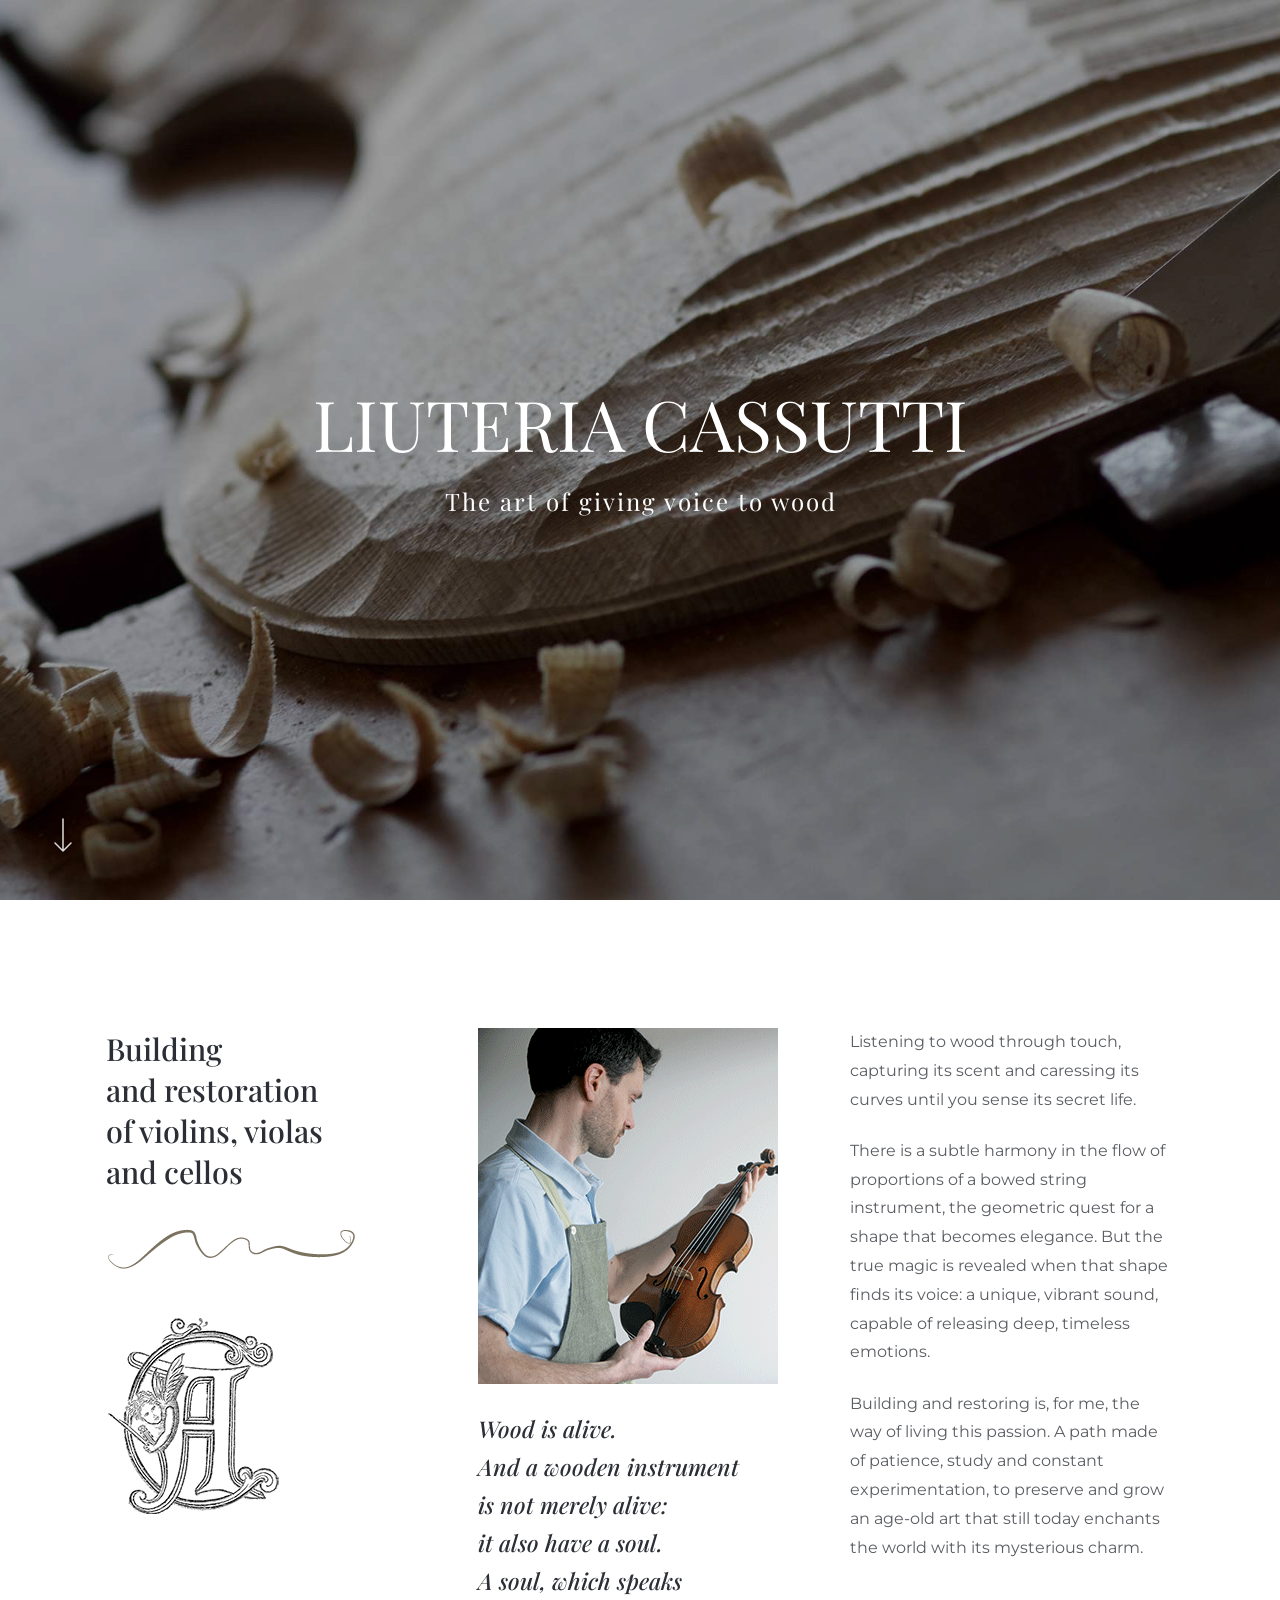
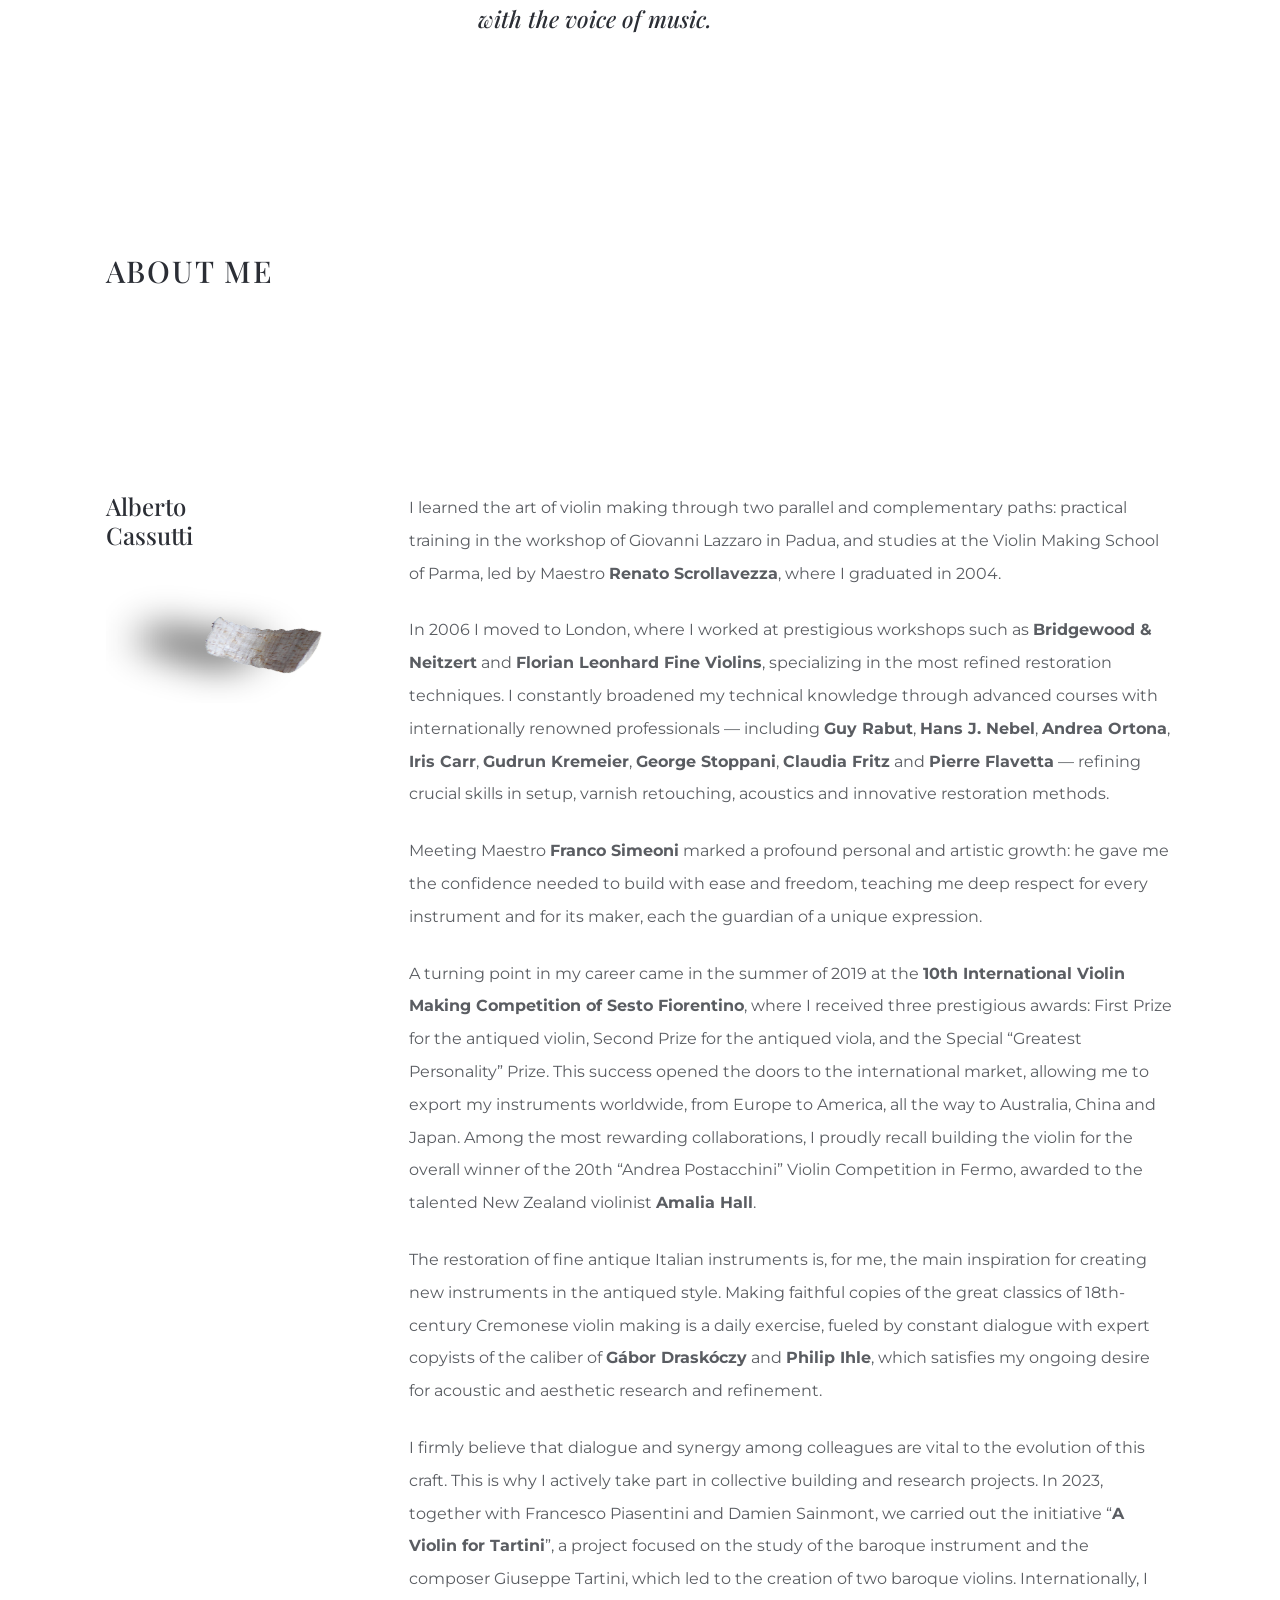
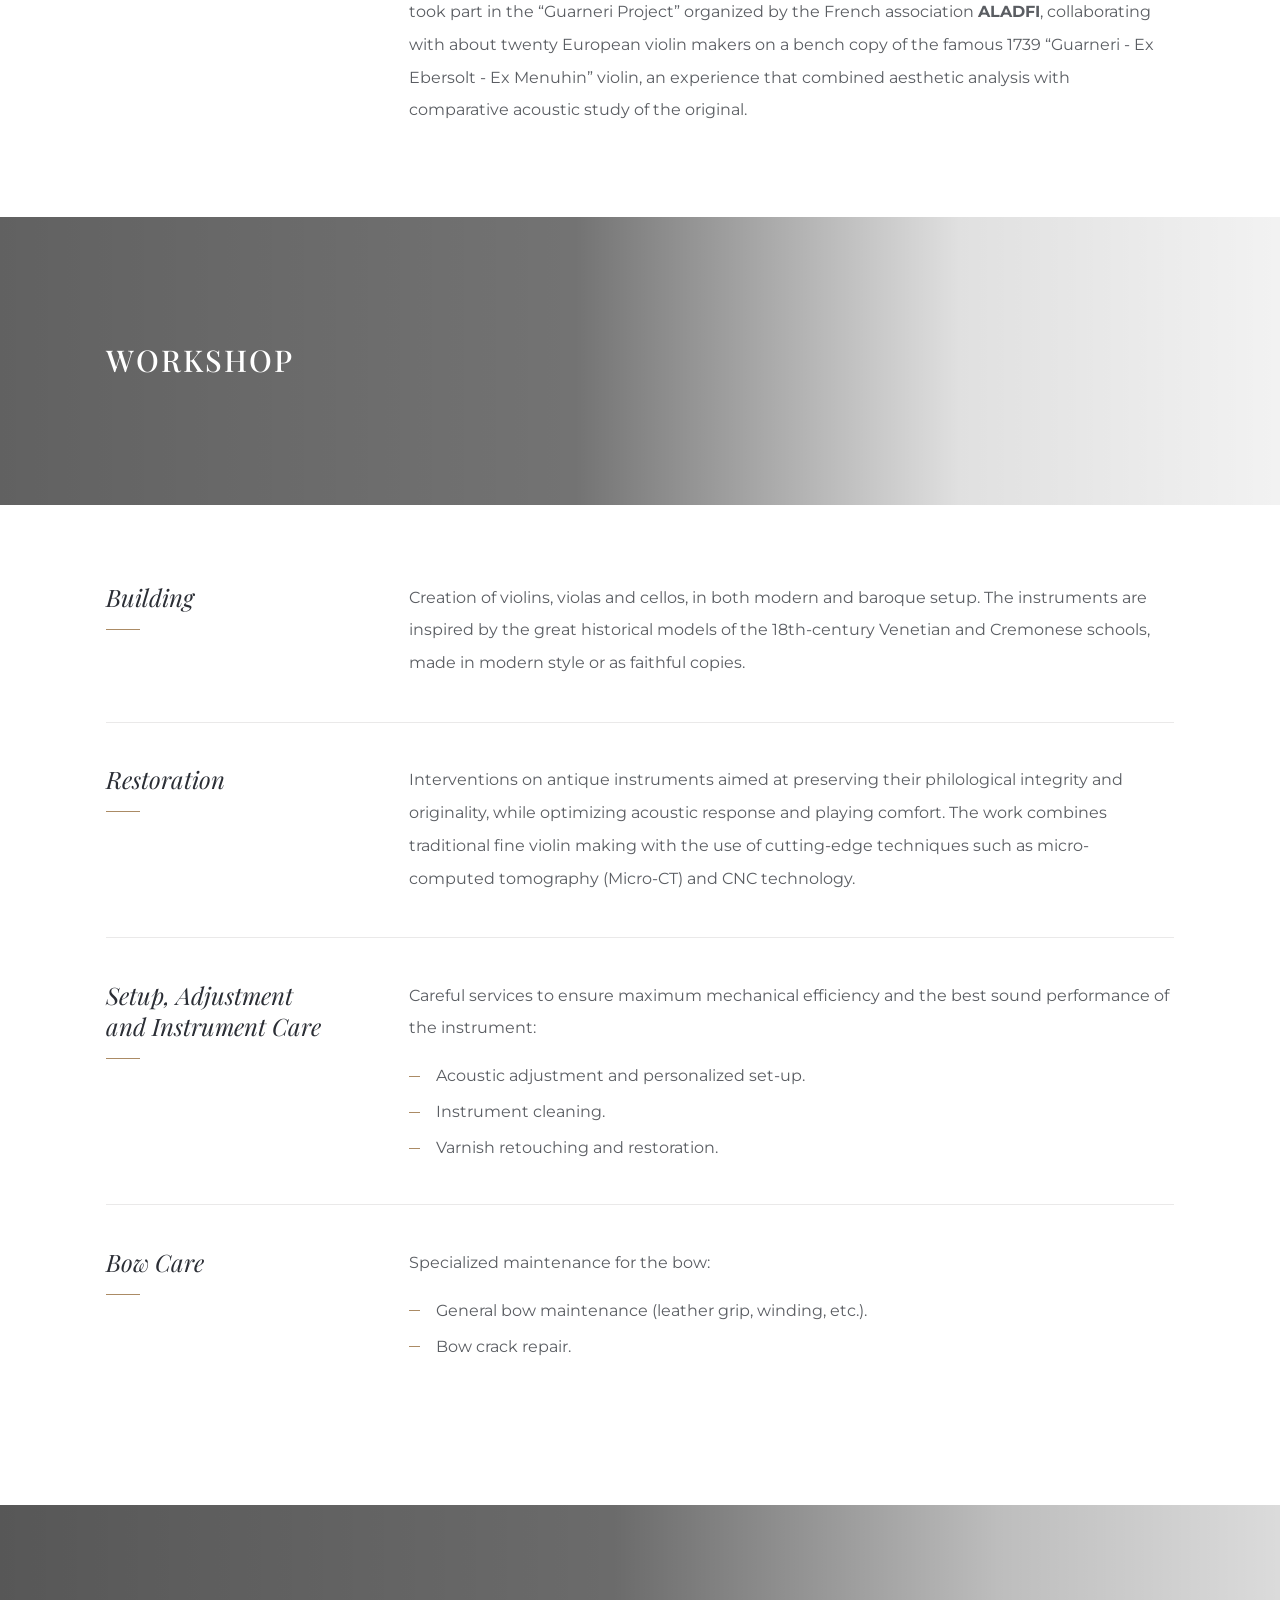
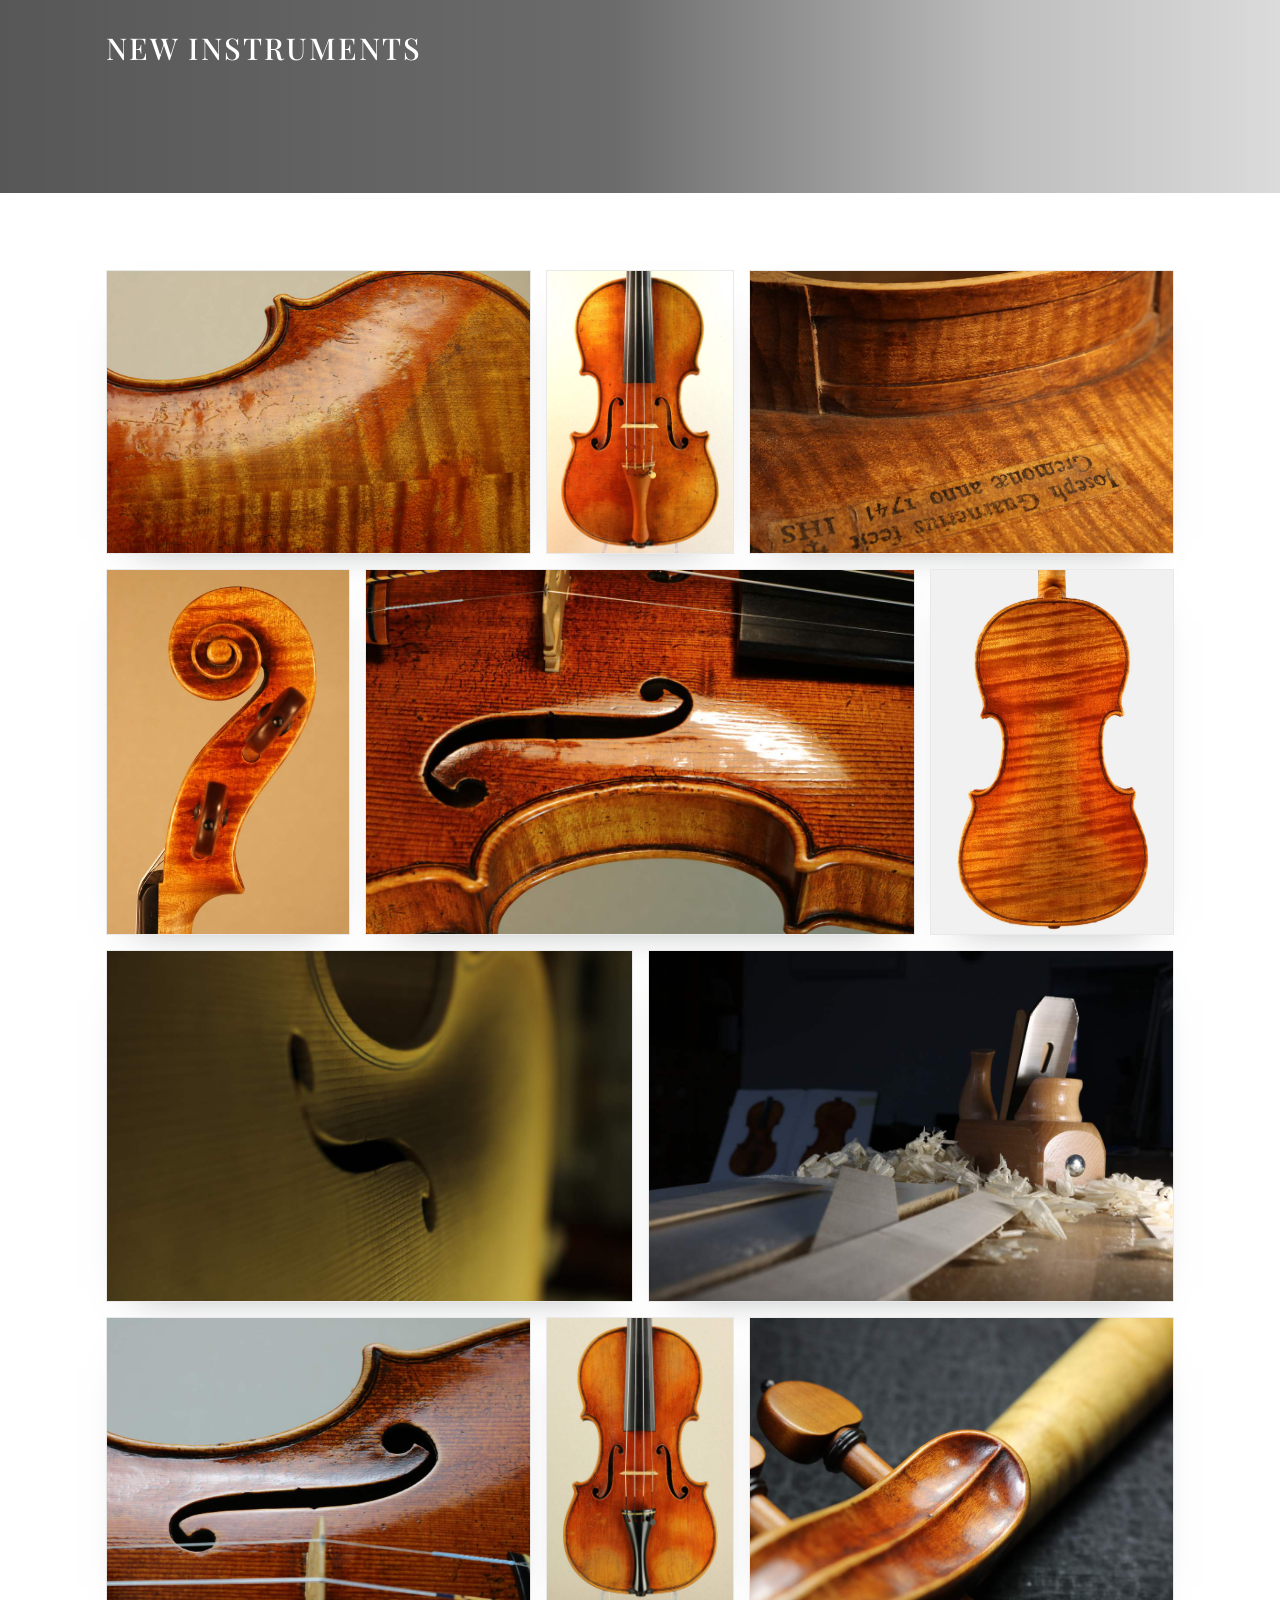
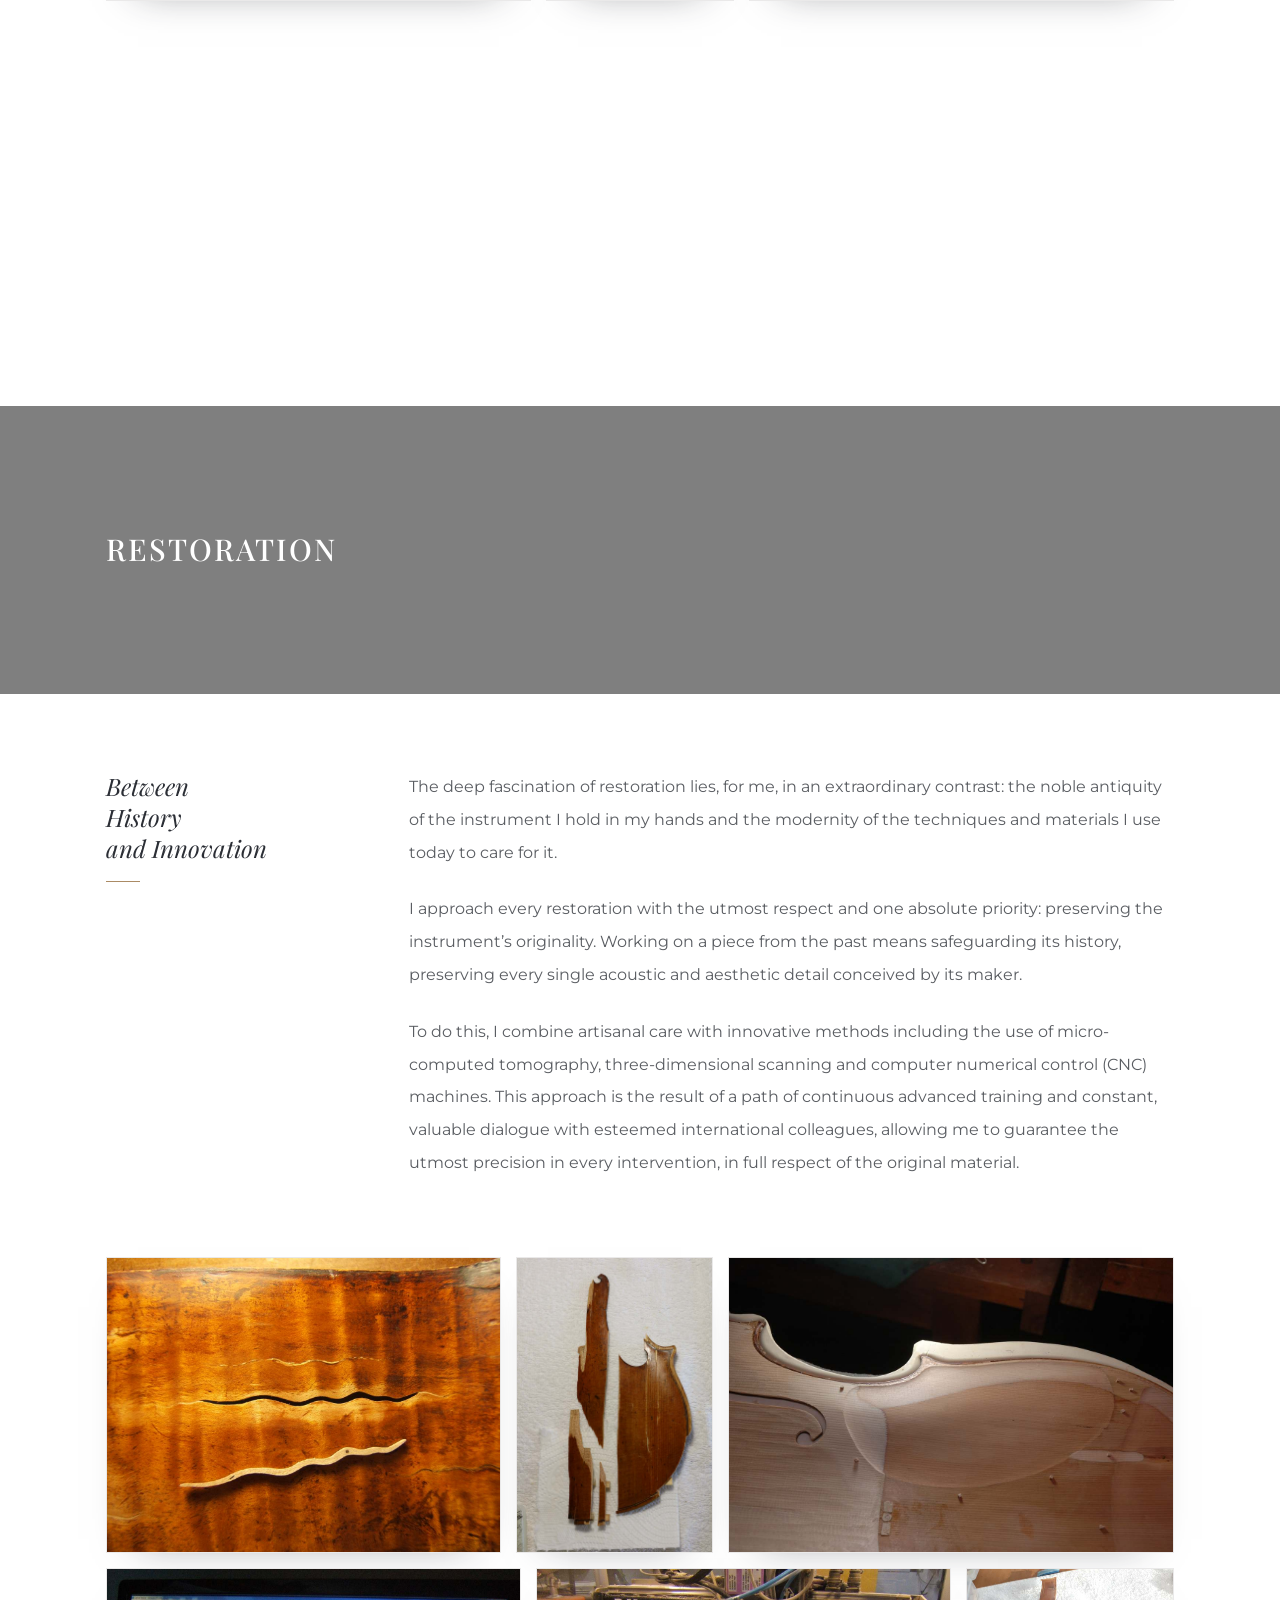
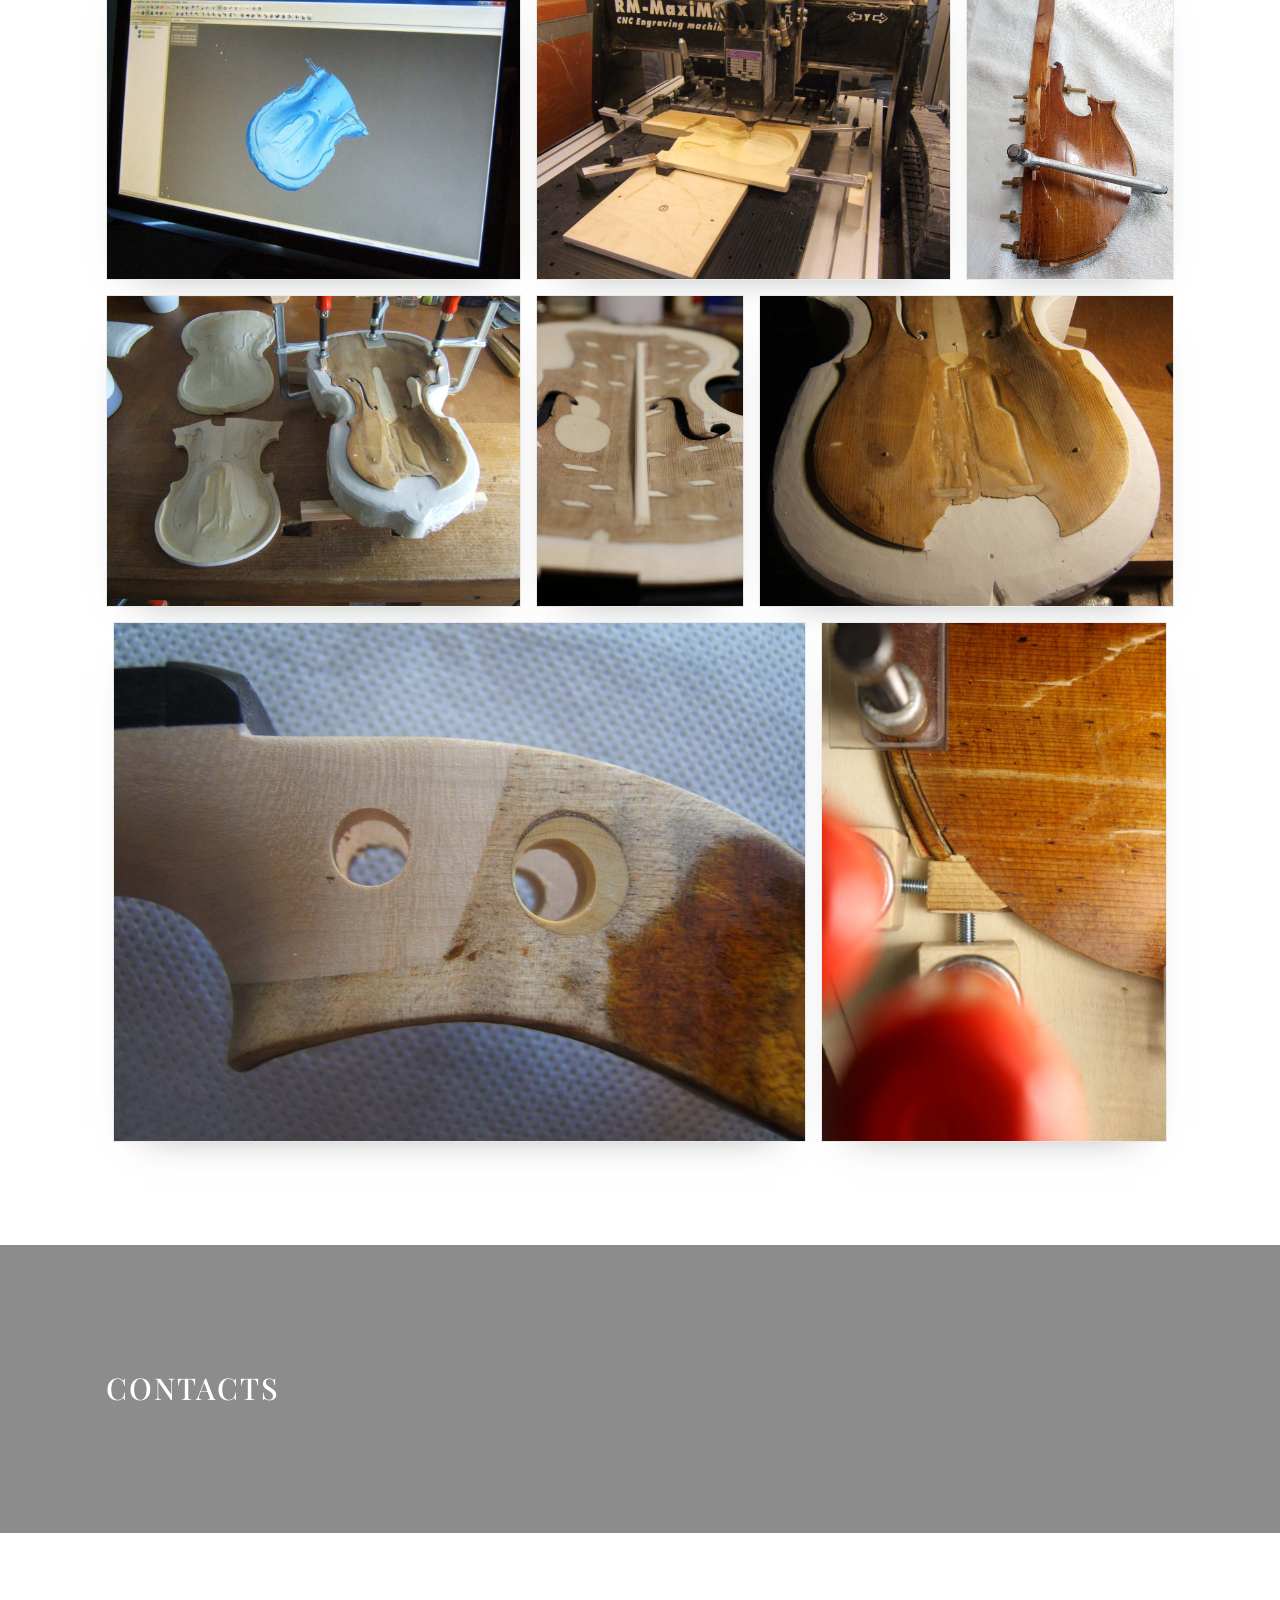
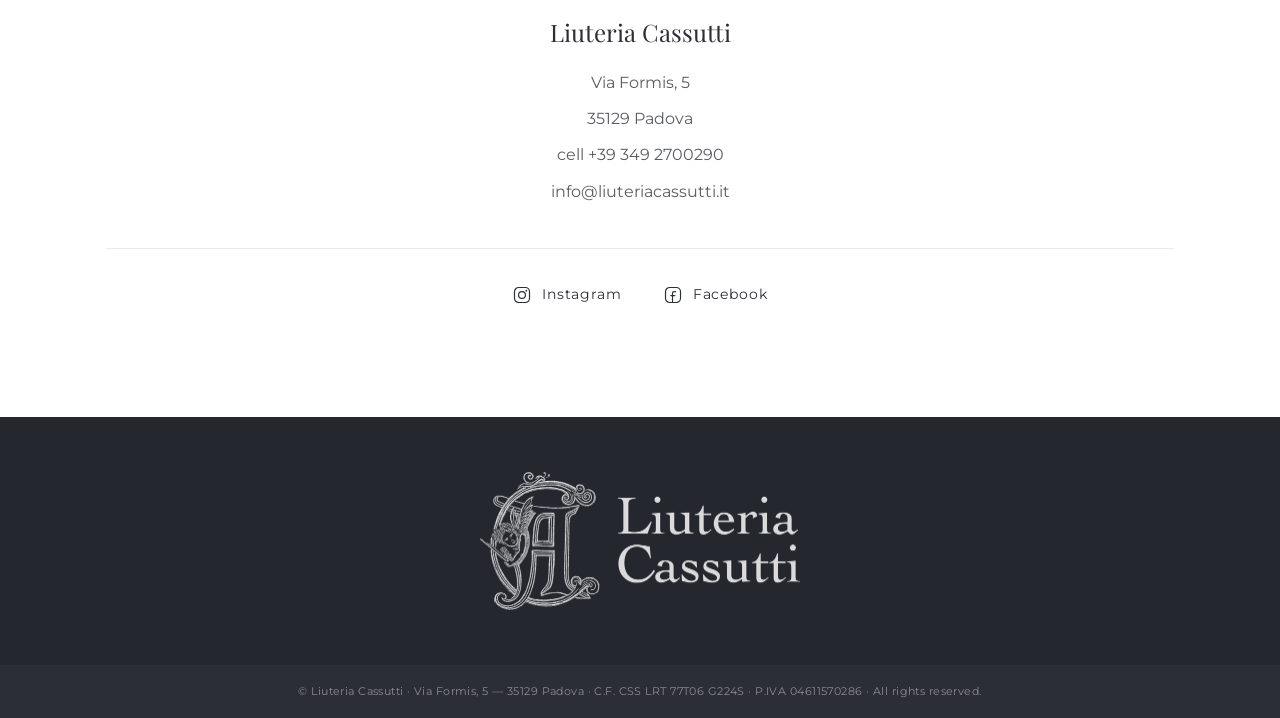
==== index.html @ a76cfafd "feat(header): reveal the header at the hero's edge, without auto-hide - index.html: recompose the re" ====
<!DOCTYPE html>
<html lang="en">
<head>
<meta charset="UTF-8">
<meta name="viewport" content="width=device-width, initial-scale=1.0">
<title>Liuteria Cassutti — Building and restoration of violins, violas and cellos</title>
<meta name="description" content="Alberto Cassutti, luthier in Padova. Handmade violins, violas and cellos, and the restoration of antique string instruments.">
<link rel="preconnect" href="https://fonts.googleapis.com">
<link rel="preconnect" href="https://fonts.gstatic.com" crossorigin>
<link href="https://fonts.googleapis.com/css2?family=Montserrat:wght@300;400;500&family=Playfair+Display:ital,wght@0,400;0,500;0,600;1,400;1,500&display=swap" rel="stylesheet">
<link rel="icon" href="images/logo-Cassutti-trasparente-200.png">
<link rel="stylesheet" href="css/style.css">
</head>
<body>

<a class="skip-link" href="#main">Skip to content</a>

<header class="nav">
  <a class="brand" href="#home">
    <!-- lo stemma è ritagliato dal logo completo del footer (stessa incisione,
         stesso bianco su trasparente): il footer mostra stemma + wordmark in
         un solo file, qui il wordmark è già un'immagine a sé, quindi serviva
         la sola iniziale. Decorativo — alt vuoto, il nome lo porta già il
         wordmark accanto e il link non deve annunciarlo due volte. -->
    <img class="brand-mark" src="images/stemma-cassutti.png"
         width="40" height="46" alt="">
    <img class="brand-word" src="images/logo-cassutti-testo-normale-lungo.png"
         srcset="images/logo-cassutti-testo-normale-lungo.png 1x,
                 images/logo-cassutti-testo-lungo-retina.png 2x"
         width="200" height="22" alt="Liuteria Cassutti">
  </a>
  <button class="menu-toggle" id="toggle" aria-label="Menu" aria-expanded="false" aria-controls="menu">
    <span></span><span></span><span></span>
  </button>
  <nav class="menu" id="menu" aria-label="Main">
    <a href="#home">home</a>
    <a href="#about">about me</a>
    <a href="#workshop">workshop</a>
    <a href="#instruments">new instruments</a>
    <a href="#restoration">restoration</a>
    <a href="#contact">contacts</a>
  </nav>
</header>

<!-- HERO -->
<!-- L'hero prende tutto il viewport (100svh): l'header non gli toglie più
     spazio perché è uscito dal flusso (position:fixed, banner 03) e resta
     nascosto finché non si scrolla. La freccia in basso a sinistra è l'unico
     invito a proseguire, e porta alla prima sezione. -->
<section class="hero">
  <div class="hero-inner">
    <h1>Liuteria Cassutti</h1>
    <p>The art of giving voice to wood</p>
  </div>

  <!-- freccia "scorri": stelo + punta in un solo path, allineata al margine
       sinistro dell'header (stesso clamp del suo padding) così cade sotto il
       logo. È un link vero alla prima sezione, non un ornamento: chi naviga da
       tastiera lo raggiunge e lo attiva. -->
  <a class="hero-scroll" href="#home" aria-label="Scroll to content">
    <svg viewBox="0 0 24 40" width="24" height="40" aria-hidden="true" focusable="false">
      <path d="M12 2v32M4 26l8 8 8-8"/>
    </svg>
  </a>
</section>


<main id="main">

  <!-- INTRO -->
  <!-- le 3 colonne da 1/3 che nell'originale stanno sotto l'hero
       (padding 150px top / 105px bottom). Attenzione all'ordine della
       colonna 2: prima la foto, poi il testo in corsivo -->
  <section class="intro" id="home">
    <div class="wrap intro-grid">

      <div class="intro-col">
        <h2>Building<br>and restoration<br>of violins, violas<br>and cellos</h2>
        <img class="intro-ricciolo" src="images/ricciolo-web-250.png" width="250" height="45" alt="">
        <img class="intro-stemma" src="images/logo-Cassutti-trasparente-200.png" width="175" height="200" alt="">
      </div>

      <div class="intro-col">
        <img class="intro-photo" src="images/foto-Alberto-home.gif" width="300" height="356" alt="Alberto Cassutti at the bench">
        <h3 class="intro-quote"><em>Wood is alive.<br>And a wooden instrument<br>is not merely alive:<br>it also have a soul.<br>A soul, which speaks<br>with the voice of music.</em></h3>
      </div>

      <div class="intro-col intro-prose">
        <p>Listening to wood through touch, capturing its scent and caressing its curves until you sense its secret life.</p>
        <p>There is a subtle harmony in the flow of proportions of a bowed string instrument, the geometric quest for a shape that becomes elegance. But the true magic is revealed when that shape finds its voice: a unique, vibrant sound, capable of releasing deep, timeless emotions.</p>
        <p>Building and restoring is, for me, the way of living this passion. A path made of patience, study and constant experimentation, to preserve and grow an age-old art that still today enchants the world with its mysterious charm.</p>
      </div>

    </div>
  </section>

  <!-- BIO -->
  <!-- struttura ripresa 1:1 da /about-me/ dell'originale: banda parallax
       chi-sono-slider.jpg con titolo NERO (la foto è un controluce, luminanza
       media 194 e centro 247: il bianco ci sparirebbe), poi due colonne 1/4+3/4 -->
  <section class="bio" id="about">

    <div class="band band--about">
      <div class="wrap"><h2>About me</h2></div>
    </div>

    <div class="wrap bio-body">
      <div class="bio-side">
        <h3>Alberto<br>Cassutti</h3>
        <img class="bio-chip" src="images/truciolo.png" width="180" height="118" alt="">
      </div>
      <div class="bio-prose">
        <p>I learned the art of violin making through two parallel and complementary paths: practical training in the workshop of Giovanni Lazzaro in Padua, and studies at the Violin Making School of Parma, led by Maestro <strong>Renato Scrollavezza</strong>, where I graduated in 2004.</p>
        <p>In 2006 I moved to London, where I worked at prestigious workshops such as <strong>Bridgewood &amp; Neitzert</strong> and <strong>Florian Leonhard Fine Violins</strong>, specializing in the most refined restoration techniques. I constantly broadened my technical knowledge through advanced courses with internationally renowned professionals — including <strong>Guy Rabut</strong>, <strong>Hans J. Nebel</strong>, <strong>Andrea Ortona</strong>, <strong>Iris Carr</strong>, <strong>Gudrun Kremeier</strong>, <strong>George Stoppani</strong>, <strong>Claudia Fritz</strong> and <strong>Pierre Flavetta</strong> — refining crucial skills in setup, varnish retouching, acoustics and innovative restoration methods.</p>
        <p>Meeting Maestro <strong>Franco Simeoni</strong> marked a profound personal and artistic growth: he gave me the confidence needed to build with ease and freedom, teaching me deep respect for every instrument and for its maker, each the guardian of a unique expression.</p>
        <p>A turning point in my career came in the summer of 2019 at the <strong>10th International Violin Making Competition of Sesto Fiorentino</strong>, where I received three prestigious awards: First Prize for the antiqued violin, Second Prize for the antiqued viola, and the Special &#8220;Greatest Personality&#8221; Prize. This success opened the doors to the international market, allowing me to export my instruments worldwide, from Europe to America, all the way to Australia, China and Japan. Among the most rewarding collaborations, I proudly recall building the violin for the overall winner of the 20th &#8220;Andrea Postacchini&#8221; Violin Competition in Fermo, awarded to the talented New Zealand violinist <strong>Amalia Hall</strong>.</p>
        <p>The restoration of fine antique Italian instruments is, for me, the main inspiration for creating new instruments in the antiqued style. Making faithful copies of the great classics of 18th-century Cremonese violin making is a daily exercise, fueled by constant dialogue with expert copyists of the caliber of <strong>Gábor Draskóczy</strong> and <strong>Philip Ihle</strong>, which satisfies my ongoing desire for acoustic and aesthetic research and refinement.</p>
        <p>I firmly believe that dialogue and synergy among colleagues are vital to the evolution of this craft. This is why I actively take part in collective building and research projects. In 2023, together with Francesco Piasentini and Damien Sainmont, we carried out the initiative &#8220;<strong>A Violin for Tartini</strong>&#8221;, a project focused on the study of the baroque instrument and the composer Giuseppe Tartini, which led to the creation of two baroque violins. Internationally, I took part in the &#8220;Guarneri Project&#8221; organized by the French association <strong>ALADFI</strong>, collaborating with about twenty European violin makers on a bench copy of the famous 1739 &#8220;Guarneri - Ex Ebersolt - Ex Menuhin&#8221; violin, an experience that combined aesthetic analysis with comparative acoustic study of the original.</p>
      </div>
    </div>

  </section>

  <!-- WORKSHOP -->
  <!-- stesso pattern di about-me: banda parallax col nome della sezione, poi il
       contenuto nel wrap. Le quattro voci del listino sono righe 1/4 + 3/4 con
       la stessa proporzione della bio, così la colonna di testo cade sulla
       identica verticale e la pagina guadagna una spina dorsale unica.
       Titoli dei servizi in corsivo come nel documento di partenza. -->
  <section class="workshop" id="workshop">

    <div class="band band--workshop">
      <div class="wrap"><h2>Workshop</h2></div>
    </div>

    <div class="wrap shop-body">

      <article class="shop-item">
        <h3>Building</h3>
        <div class="shop-prose">
          <p>Creation of violins, violas and cellos, in both modern and baroque setup. The instruments are inspired by the great historical models of the 18th-century Venetian and Cremonese schools, made in modern style or as faithful copies.</p>
        </div>
      </article>

      <article class="shop-item">
        <h3>Restoration</h3>
        <div class="shop-prose">
          <p>Interventions on antique instruments aimed at preserving their philological integrity and originality, while optimizing acoustic response and playing comfort. The work combines traditional fine violin making with the use of cutting-edge techniques such as micro-computed tomography (Micro-CT) and CNC technology.</p>
        </div>
      </article>

      <article class="shop-item">
        <h3>Setup, Adjustment<br>and Instrument Care</h3>
        <div class="shop-prose">
          <p>Careful services to ensure maximum mechanical efficiency and the best sound performance of the instrument:</p>
          <ul class="shop-list">
            <li>Acoustic adjustment and personalized set-up.</li>
            <li>Instrument cleaning.</li>
            <li>Varnish retouching and restoration.</li>
          </ul>
        </div>
      </article>

      <article class="shop-item">
        <h3>Bow Care</h3>
        <div class="shop-prose">
          <p>Specialized maintenance for the bow:</p>
          <ul class="shop-list">
            <li>General bow maintenance (leather grip, winding, etc.).</li>
            <li>Bow crack repair.</li>
          </ul>
        </div>
      </article>

    </div>

  </section>

  <!-- NEW INSTRUMENTS -->
  <!-- stesso pattern di about-me e workshop: banda parallax col nome della
       sezione, poi il contenuto nel wrap. Qui il contenuto sono solo foto,
       senza didascalia (indicazione del committente): niente <figcaption> e
       niente tag, solo l'alt per chi non vede le immagini.
       L'ordine delle foto non è casuale ma nemmeno alternato a rigore: è
       calibrato sul wrap del flex perché le righe escano da 3, 3, 2, 3 e 4
       foto (vedi `.shots` nel CSS). Se si aggiunge o si toglie uno scatto, le
       righe sotto si ricompongono: va ricontrollato a schermo. -->
  <section class="instruments" id="instruments">

    <div class="band band--instruments">
      <div class="wrap"><h2>New instruments</h2></div>
    </div>

    <div class="wrap">
      <div class="shots">

        <figure class="shot" style="--r:1.5"><img src="images/strumenti-bombatura.jpg" width="1200" height="800" loading="lazy" alt="Varnish and edge work on the upper bout of a new violin"></figure>
        <figure class="shot" style="--r:0.667"><img src="images/strumenti-violino-fronte.jpg" width="800" height="1200" loading="lazy" alt="Front of a new violin, antiqued finish"></figure>
        <figure class="shot" style="--r:1.5"><img src="images/strumenti-etichetta.jpg" width="1200" height="800" loading="lazy" alt="Maker&#8217;s label seen through the soundhole of a new instrument"></figure>

        <figure class="shot" style="--r:0.667"><img src="images/strumenti-riccio-strad.jpg" width="800" height="1200" loading="lazy" alt="Scroll of a new violin"></figure>
        <figure class="shot" style="--r:1.5"><img src="images/strumenti-effe-tavola.jpg" width="1200" height="800" loading="lazy" alt="Soundhole and C-bout corner of a new violin"></figure>
        <figure class="shot" style="--r:0.667"><img src="images/strumenti-fondo-strad.jpg" width="800" height="1200" loading="lazy" alt="Back of a new violin"></figure>

        <figure class="shot" style="--r:1.5"><img src="images/strumenti-effe-controluce.jpg" width="1200" height="800" loading="lazy" alt="Soundhole of a new violin in raking light"></figure>
        <figure class="shot" style="--r:1.5"><img src="images/strumenti-banco.jpg" width="1200" height="800" loading="lazy" alt="Moulds, drawings and shavings on the workbench"></figure>

        <figure class="shot" style="--r:1.5"><img src="images/strumenti-effe-catena.jpg" width="1200" height="800" loading="lazy" alt="Soundhole of a new violin top, antiqued"></figure>
        <figure class="shot" style="--r:0.667"><img src="images/strumenti-violino-tavola.jpg" width="800" height="1200" loading="lazy" alt="Front of a new violin"></figure>
        <figure class="shot" style="--r:1.5"><img src="images/strumenti-cavigliera.jpg" width="1200" height="800" loading="lazy" alt="Pegbox and neck of a new violin"></figure>

        <figure class="shot" style="--r:0.723"><img src="images/strumenti-angolo.jpg" width="800" height="1106" loading="lazy" alt="Corner and soundhole detail of a new violin"></figure>
        <figure class="shot" style="--r:0.667"><img src="images/strumenti-fondo.jpg" width="800" height="1200" loading="lazy" alt="Flamed maple back of a new violin"></figure>
        <figure class="shot" style="--r:0.667"><img src="images/strumenti-riccio-certificato.jpg" width="800" height="1200" loading="lazy" alt="Scroll of a new violin, side view"></figure>
        <figure class="shot" style="--r:1.5"><img src="images/strumenti-riccio-tre-quarti.jpg" width="1200" height="800" loading="lazy" alt="Scroll of a new violin seen from the front"></figure>

      </div>
    </div>

  </section>

  <!-- RESTORATION -->
  <!-- Sezione nuova: il menu la linkava già (`#restoration`) ma non esisteva.
       Prende il posto di "My last works", cancellata su richiesta del committente,
       e ne eredita la posizione fra new instruments e i contatti.
       Struttura a due tempi: prima la prosa sul pattern `1fr 3fr` di bio e
       workshop — sottotitolo in corsivo nella colonna stretta, testo in quella
       larga — poi la stessa galleria giustificata di new instruments.
       Il sottotitolo fornito era "Restoration: Between History and Innovation":
       la prima parola è caduta perché il titolo della banda la dice già due
       centimetri sopra, come s’era deciso per il doppione di "My last works". -->
  <section class="restoration" id="restoration">

    <div class="band band--restoration">
      <div class="wrap"><h2>Restoration</h2></div>
    </div>

    <div class="wrap resto-body">
      <div class="resto-side">
        <h3>Between<br>History<br>and Innovation</h3>
      </div>
      <div class="resto-prose">
        <p>The deep fascination of restoration lies, for me, in an extraordinary
          contrast: the noble antiquity of the instrument I hold in my hands and the
          modernity of the techniques and materials I use today to care for it.</p>
        <p>I approach every restoration with the utmost respect and one absolute
          priority: preserving the instrument&#8217;s originality. Working on a piece
          from the past means safeguarding its history, preserving every single
          acoustic and aesthetic detail conceived by its maker.</p>
        <p>To do this, I combine artisanal care with innovative methods including the
          use of micro-computed tomography, three-dimensional scanning and computer
          numerical control (CNC) machines. This approach is the result of a path of
          continuous advanced training and constant, valuable dialogue with esteemed
          international colleagues, allowing me to guarantee the utmost precision in
          every intervention, in full respect of the original material.</p>
      </div>
    </div>

    <!-- stesse regole `.shots`/`.shot` di new instruments: nessuna didascalia,
         solo l’alt. L’ordine è calibrato sul wrap del flex perché le righe escano
         da 3, 3, 3 e 2 foto, e tiene insieme per riga i passaggi affini (la
         scansione con la fresa, i calchi fra loro). Se si aggiunge o si toglie
         uno scatto le righe sotto si ricompongono: va ricontrollato a schermo. -->
    <div class="wrap">
      <div class="shots">

        <figure class="shot" style="--r:1.333"><img src="images/restauro-filetto-crepa.jpg" width="1200" height="900" loading="lazy" alt="Crack in a flamed maple back closed with a fitted sliver of wood"></figure>
        <figure class="shot" style="--r:0.667"><img src="images/restauro-frammenti.jpg" width="800" height="1200" loading="lazy" alt="Fragments of a broken violin laid out before reassembly"></figure>
        <figure class="shot" style="--r:1.504"><img src="images/restauro-bordo-tavola.jpg" width="1200" height="798" loading="lazy" alt="Edge work on the bare arching of a top"></figure>

        <figure class="shot" style="--r:1.334"><img src="images/restauro-scansione-3d.jpg" width="1200" height="900" loading="lazy" alt="Three-dimensional scan of a plate on the workshop computer"></figure>
        <figure class="shot" style="--r:1.333"><img src="images/restauro-cnc.jpg" width="1200" height="900" loading="lazy" alt="Computer numerical control machine carving a copy of a plate"></figure>
        <figure class="shot" style="--r:0.667"><img src="images/restauro-fondo-morsetti.jpg" width="800" height="1200" loading="lazy" alt="Old back held by clamps along a glued crack"></figure>

        <figure class="shot" style="--r:1.333"><img src="images/restauro-calchi-gesso.jpg" width="1200" height="900" loading="lazy" alt="Plaster casts of the plates beside the instrument under repair"></figure>
        <figure class="shot" style="--r:0.667"><img src="images/restauro-tasselli-interno.jpg" width="800" height="1200" loading="lazy" alt="Cleats along a repaired crack inside a top"></figure>
        <figure class="shot" style="--r:1.333"><img src="images/restauro-forma-gesso.jpg" width="1200" height="900" loading="lazy" alt="Inside of an old top supported in its plaster cast"></figure>

        <figure class="shot" style="--r:1.333"><img src="images/restauro-boccole-cavigliera.jpg" width="1200" height="900" loading="lazy" alt="New bushings fitted in the pegbox of a violin"></figure>
        <figure class="shot" style="--r:0.667"><img src="images/restauro-morsetto-tassello.jpg" width="800" height="1200" loading="lazy" alt="Clamp holding a cleat while the glue sets"></figure>

      </div>
    </div>

  </section>

  <!-- CONTACT -->
  <!-- stesso pattern di bio e restoration, ed è anche quello che aveva la pagina
       /contacts/ nell'archivio: banda parallax col nome della sezione, poi il
       contenuto nel wrap. Testo verbatim (nome, via, città, "cell" + numero) e
       centrato com'era; telefono ed email vivono solo qui — in monopagina è
       questo il punto in cui li si cerca, ripeterli nel footer era un doppione.
       Il form Contact Form 7 che chiudeva la pagina originale è caduto: su
       GitHub Pages non ha un destinatario, e quattro campi che buttano via il
       messaggio sono peggio di nessun campo. -->
  <section class="contact" id="contact">

    <div class="band band--contact">
      <div class="wrap"><h2>Contacts</h2></div>
    </div>

    <div class="wrap contact-body">
      <p class="contact-who">Liuteria Cassutti</p>
      <address class="contact-lines">
        Via Formis, 5<br>
        35129 Padova<br>
        cell <a href="tel:+393492700290">+39 349 2700290</a><br>
        <a href="mailto:info@liuteriacassutti.it">info@liuteriacassutti.it</a>
      </address>

      <!-- i due profili social. Icona + etichetta, non icona sola: il registro
           del sito è verbale (nessun pittogramma altrove) e una glifo nudo
           costringe a indovinare. Le etichette sono anche il testo accessibile,
           quindi le <svg> restano decorative (aria-hidden). -->
      <ul class="contact-social">
        <li>
          <a href="https://www.instagram.com/alberto.cassutti/" target="_blank" rel="noopener">
            <svg viewBox="0 0 24 24" aria-hidden="true" focusable="false">
              <rect x="3" y="3" width="18" height="18" rx="5"/>
              <circle cx="12" cy="12" r="4.1"/>
              <circle cx="17.2" cy="6.8" r="1.1" class="dot"/>
            </svg><span>Instagram</span>
          </a>
        </li>
        <li>
          <a href="https://www.facebook.com/alberto.cassutti?locale=it_IT" target="_blank" rel="noopener">
            <svg viewBox="0 0 24 24" aria-hidden="true" focusable="false">
              <rect x="3" y="3" width="18" height="18" rx="5"/>
              <path d="M15 7.9h-1.5a2.1 2.1 0 0 0-2.1 2.1V20"/>
              <path d="M9.4 12.7h4.9"/>
            </svg><span>Facebook</span>
          </a>
        </li>
      </ul>
    </div>

  </section>

</main>

<!-- FOOTER -->
<!-- i due livelli dell'originale: marchio su charcoal e, sotto, la barra
     copyright un gradino più chiara. Telefono ed email sono caduti: stanno
     già nella sezione contatti qui sopra e nel footer erano un doppione.
     Il logo è quello completo fornito dal committente: porta già il wordmark,
     quindi lo <span> "Liuteria Cassutti" che affiancava il logo tondo è
     caduto come doppione e sopravvive nell'alt. -->
<footer class="site">

  <div class="fmain">
    <div class="wrap">
      <img class="fmark" src="images/logo-cassutti-completo.png"
           width="320" height="138" loading="lazy" alt="Liuteria Cassutti">
    </div>
  </div>

  <div class="flegal">
    <div class="wrap">
      <p>© Liuteria Cassutti · Via Formis, 5 — 35129 Padova · C.F. CSS LRT 77T06 G224S · P.IVA 04611570286 · All rights reserved.</p>
    </div>
  </div>

</footer>

<script>
// mobile menu
const toggle=document.getElementById('toggle');
const menu=document.getElementById('menu');
const setMenu=(open)=>{
  menu.classList.toggle('open',open);
  toggle.classList.toggle('open',open);
  toggle.setAttribute('aria-expanded',open);
};
toggle.addEventListener('click',()=>setMenu(!menu.classList.contains('open')));
menu.querySelectorAll('a').forEach(a=>a.addEventListener('click',()=>setMenu(false)));
document.addEventListener('keydown',(e)=>{
  if(e.key==='Escape'&&menu.classList.contains('open')){setMenu(false);toggle.focus()}
});

// ---- header a comparsa ----------------------------------------------------
// L'hero occupa tutto il viewport e l'header gli sta sopra, fuori dal flusso e
// nascosto: è questo blocco a farlo scendere, aggiungendogli `.show`.
const header=document.querySelector('header.nav');
const hero=document.querySelector('.hero');

// Quota oltre la quale l'header compare: l'altezza dell'hero **meno** quella
// dell'header. Non l'altezza piena dell'hero, perché è esattamente lì che
// atterra l'ancora `#home` (lo `scroll-margin-top` delle sezioni vale un
// header): un confine un pixel più in alto terrebbe l'header di sopra proprio
// all'arrivo della prima voce di menu.
// L'hero si misura da `offsetHeight` e non da `innerHeight` perché ha un
// `min-height:420px`: sui viewport molto bassi è più alto della finestra.
// Le misure si prendono una volta e si rinfrescano al resize — leggerle a ogni
// frame obbligherebbe il browser a ricalcolare il layout durante lo scroll.
let floor=0;
const measure=()=>{floor=hero.offsetHeight-header.offsetHeight};
measure();

// Politica di comparsa: l'header entra quando l'hero ha finito di scorrere e da
// lì resta giù. Monotòna di proposito — l'auto-hide (compare risalendo, si
// ritira scendendo) è stato provato e scartato.
function shouldShowHeader(y){
  return y>=floor;
}

let ticking=false;
const syncHeader=()=>{
  ticking=false;
  // l'overscroll elastico manda `scrollY` sotto zero: senza il clamp il
  // rimbalzo in cima si leggerebbe come una posizione negativa
  const y=Math.max(0,scrollY);
  // il drawer aperto tiene l'header giù comunque: nasconderglielo sotto
  // porterebbe via anche la X per richiuderlo
  header.classList.toggle('show',shouldShowHeader(y)||menu.classList.contains('open'));
};
// lo scroll arriva a raffica: un solo ricalcolo per frame
addEventListener('scroll',()=>{
  if(!ticking){ticking=true;requestAnimationFrame(syncHeader)}
},{passive:true});
// il resize cambia l'altezza dell'hero, e con essa la quota di comparsa
addEventListener('resize',()=>{measure();syncHeader()},{passive:true});
// al caricamento su un'ancora (`/#contact`) la pagina parte già scrollata:
// l'header deve essere subito al posto giusto, senza aspettare uno scroll
syncHeader();

// rivelazione a scorrimento delle foto delle due gallerie — new instruments e
// restoration, stesso componente `.shot` — sfalsata per colonna
// (l'unico `.reveal` del sito stava nel blocco contatti legacy: caduto con lui)
const gio=new IntersectionObserver((entries)=>{
  entries.forEach((e)=>{
    if(e.isIntersecting){
      const i=[...e.target.parentNode.children].indexOf(e.target);
      e.target.style.transitionDelay=(i%3)*90+'ms';
      e.target.classList.add('in');gio.unobserve(e.target);
    }
  });
},{threshold:0.12});
document.querySelectorAll('.shot').forEach(el=>gio.observe(el));

</script>
</body>
</html>
---- css/style.css ----
/* ============ 01 · TOKENS & RESET ============ */
:root{
  /* chrome scuro — header, footer, pre-footer */
  --charcoal:#24272d;
  --charcoal-2:#2b2e35;
  /* accento */
  --tan:#ab8b65;
  /* superfici chiare */
  --paper:#ffffff;
  --paper-alt:#fdfcfa;
  /* testo */
  --text:#5a5d62;
  --heading:#2b2e35;
  /* separatori */
  --rule:#eae9e9;
  --rule-strong:#e0dede;

  --display:"Playfair Display", Georgia, serif;
  --body:"Montserrat", Arial, Helvetica, sans-serif;

  --wrap:1170px;
  --header-h:90px;   /* come l'originale; ridotto a 68px sotto i 980px */
}
*{box-sizing:border-box;margin:0;padding:0}
html{scroll-behavior:smooth}
img{max-width:100%;display:block}
a{color:inherit;text-decoration:none}

/* ============ 02 · TIPOGRAFIA ============ */
body{
  background:var(--paper);
  color:var(--text);
  font-family:var(--body);
  font-weight:400;
  font-size:clamp(0.9375rem,0.2vw + 0.89rem,1rem); /* 15 → 16px */
  line-height:1.9;   /* l'originale è 2.27: temperato per un corpo più denso */
  -webkit-font-smoothing:antialiased;
  /* `clip` e non `hidden`: hidden renderebbe il body un contenitore di scroll
     e l'header sticky si aggancerebbe a quello invece che al viewport */
  overflow-x:clip;
}

h1,h2,h3,h4,h5,h6{
  font-family:var(--display);
  color:var(--heading);
  font-weight:500;
  line-height:1.25;
}
h1{font-size:clamp(2.2rem,5.5vw,3.4rem);line-height:1.15}
h2{font-size:clamp(1.8rem,4vw,2.6rem)}
h3{font-size:clamp(1.25rem,2vw,1.5rem)}
h4{font-size:1.2rem}
h5{font-size:1.05rem}
h6{font-size:0.95rem}

.wrap{max-width:var(--wrap);margin:0 auto;padding:0 clamp(1.4rem,4vw,3.5rem)}


/* ============ 03 · HEADER ============ */
/* L'header è uscito dal flusso: l'hero occupa tutto il viewport e l'header gli
   sta sopra, nascosto, finché lo scroll non supera la soglia decisa in
   `shouldShowHeader()` (in fondo a index.html) — allora il JS gli mette `.show`.
   ATTENZIONE allo stato mostrato: è `transform:none` e non `translateY(0)`.
   Un transform diverso da `none` rende l'header il blocco contenitore dei suoi
   discendenti `position:fixed`, e sotto i 980px il drawer del menu è proprio
   uno di quelli: si ritroverebbe alto 90px invece che tutto il viewport. */
header.nav{
  position:fixed;top:0;left:0;right:0;z-index:50;
  transform:translateY(-100%);
  transition:transform .4s cubic-bezier(.22,.61,.36,1);
  height:var(--header-h);
  display:flex;align-items:center;justify-content:space-between;
  gap:1.5rem;
  padding:0 clamp(1.4rem,4vw,3.5rem);
  background:var(--charcoal);
}
header.nav.show{transform:none}

.brand{display:flex;align-items:center;gap:0.7rem;flex:0 0 auto}
/* Lo stemma sta a piena opacità: nel footer rende al 92% perché lì è largo
   fino a 320px e un bianco pieno di quella taglia strappa sul charcoal, ma
   a 40px l'incisione è già tutta tratti sottili e ogni punto di opacità in
   meno la fa sparire. L'asset è servito a 120px, 3x della resa. */
.brand-mark{width:40px;height:auto}
.brand-word{width:200px;height:auto}

nav.menu{display:flex;align-items:center;gap:clamp(0.9rem,1.7vw,1.75rem)}
nav.menu a{
  font-size:0.875rem;          /* 14px, come l'originale */
  color:#fff;
  white-space:nowrap;
  padding:0.35rem 0;position:relative;
  transition:color .3s ease;
}
nav.menu a::after{
  content:"";position:absolute;left:0;right:100%;bottom:0;height:1px;
  background:var(--tan);transition:right .35s ease;
}
nav.menu a:hover,nav.menu a:focus-visible{color:var(--tan)}
nav.menu a:hover::after,nav.menu a:focus-visible::after{right:0}

.menu-toggle{display:none}

/* Le ancore del menu non devono finire sotto l'header fisso. Il valore è
   esattamente l'altezza dell'header, non uno in più: ogni pixel di margine
   extra è un pixel di sezione precedente che resta visibile fra header e
   banda, e siccome le sezioni chiudono su fondo bianco si legge come una
   riga chiara. L'header ha `height:var(--header-h)` fissa, quindi
   il suo bordo inferiore cade sempre a quella quota e i due bordi combaciano. */
section[id],main[id]{scroll-margin-top:var(--header-h)}

:focus-visible{outline:2px solid var(--tan);outline-offset:3px}

/* l'header è tornato primo nel DOM (fixed, l'ordine non vincola più il
   layout): lo skip-link scavalca hero e menu per portare al contenuto */
.skip-link{
  position:absolute;left:50%;top:0;transform:translate(-50%,-120%);
  z-index:100;padding:0.7rem 1.2rem;
  background:var(--charcoal);color:#fff;
  font-size:0.8rem;letter-spacing:0.08em;
  transition:transform .25s ease;
}
.skip-link:focus{transform:translate(-50%,0)}

/* ============ 04 · HERO ============ */
/* Ricostruito allo step 3 sul comportamento reale dell'originale: lo slider
   Avada aveva data-full_screen="1" con slider_position:"above", quindi il JS
   del tema gli dava height = window.height() - headerHeight. Qui l'hero prende
   invece tutto il viewport, con l'header in sovrimpressione a comparsa. */
.hero{
  position:relative;
  height:100svh;   /* pieno: l'header è fuori dal flusso e non scala più l'hero */
  min-height:420px;
  display:grid;place-items:center;
  padding:0 clamp(1.4rem,5vw,3rem);
  text-align:center;
  background-image:url("../images/home-C.jpg");
  background-size:cover;
  background-position:center 38%;   /* la tavola sta nella metà bassa dello scatto */
  background-attachment:fixed;      /* il parallax dell'originale, senza JS */
  background-color:var(--charcoal); /* si vede solo finché la foto non è decodificata */
}

/* Protezione del testo bianco sulla foto. home-C.jpg ha luminanza media
   134/255 ma è più chiara nella metà superiore (tavola di abete a sgorbio sotto
   luce radente), proprio dove sta il wordmark. Overlay piatto e non gradiente
   top-weighted: uniforme a ogni ritaglio responsive, senza stop percentuali da
   riallineare al soggetto quando il crop cambia. Validato a schermo dal
   committente a 0.35 — se in futuro la foto cambia, va rimisurato. */
.hero::before{
  content:"";position:absolute;inset:0;
  background:rgba(0,0,0,0.35);
}

/* Niente cap artificiale sulla larghezza: `width:max-content` rende il blocco
   largo quanto la riga più lunga senza andare a capo, e `max-width:100%` lo fa
   rientrare — e quindi mandare a capo — solo quando davvero non entra. Così su
   desktop titolo e sottotitolo stanno su una riga sola a ogni larghezza, senza
   breakpoint da tarare a mano. */
.hero-inner{
  position:relative;z-index:1;
  width:max-content;
  max-width:100%;
}

.hero h1{
  color:#fff;
  text-transform:uppercase;
  text-wrap:balance;   /* quando lo spazio finisce davvero, spezza equilibrato */
  font-size:clamp(2.1rem,6vw,70px);   /* 70px come l'originale */
  line-height:1.2;                    /* 84/70 dell'originale */
  font-weight:400;
}
.hero p{
  color:#fff;
  font-family:var(--display);
  font-size:clamp(1.05rem,2.2vw,24px);
  letter-spacing:2px;
  line-height:1.5;
  text-wrap:balance;
  margin-top:clamp(0.8rem,2vh,1.4rem);
  /* il letter-spacing aggiunge 2px anche dopo l'ultimo carattere: senza questo
     la riga risulta centrata 1px a sinistra rispetto al titolo */
  margin-right:-2px;
}

/* L'animazione d'ingresso è in CSS e non in JS: l'hero è il contenuto più
   importante della pagina e non deve dipendere dallo script per esistere.
   (Le sezioni sotto usano ancora .reveal — sistemato allo step 9.) */
@media(prefers-reduced-motion:no-preference){
  .hero h1,.hero p{animation:hero-rise 1s cubic-bezier(.22,.61,.36,1) backwards}
  .hero h1{animation-delay:.15s}
  .hero p{animation-delay:.45s}
}
@keyframes hero-rise{
  from{opacity:0;transform:translateY(22px)}
  to{opacity:1;transform:none}
}

/* Freccia "scorri". Allineata al margine sinistro dell'header — stesso clamp
   del suo padding — così cade a piombo sotto il logo. L'area cliccabile è più
   grande del disegno (padding sul link) perché 24px di tratto sono un bersaglio
   troppo piccolo per il dito: il padding la porta a ~48px. */
.hero-scroll{
  position:absolute;z-index:1;
  left:calc(clamp(1.4rem,4vw,3.5rem) - 0.75rem);
  bottom:clamp(1rem,3.5vh,2.2rem);
  padding:0.75rem;
  color:#fff;
  opacity:0.85;
  transition:opacity .3s ease;
}
.hero-scroll:hover,.hero-scroll:focus-visible{opacity:1}
.hero-scroll svg{
  display:block;
  fill:none;stroke:currentColor;
  stroke-width:1.5;stroke-linecap:round;stroke-linejoin:round;
  /* dietro il tratto la foto è scura (misurato 9:1 a 1440x900), ma il ritaglio
     di `cover` si sposta a ogni formato e in quell'angolo ci sono trucioli
     chiarissimi: l'ombra tiene il tratto leggibile senza doverla rimisurare a
     ogni breakpoint */
  filter:drop-shadow(0 1px 2px rgba(0,0,0,0.55));
}

/* Rimbalzo leggero: la freccia scende e risale con un contraccolpo smorzato,
   poi resta ferma metà ciclo — un'animazione continua senza pausa diventa
   rumore visivo accanto a un titolo che vuole calma. L'animazione sta sullo
   svg e non sul link: il link porta il padding dell'area cliccabile, che non
   deve muoversi sotto il dito. */
@media(prefers-reduced-motion:no-preference){
  .hero-scroll svg{animation:hero-nudge 2.6s cubic-bezier(.45,0,.55,1) 1.2s infinite}
}
@keyframes hero-nudge{
  0%,45%,100%{transform:translateY(0)}
  18%{transform:translateY(9px)}
  31%{transform:translateY(3px)}
}

/* ============ 05 · INTRO ============ */
/* 3 colonne da 1/3 sotto l'hero — padding 150/105 dell'originale.
   Stessa lingua della bio (banner 06): Playfair sui titoli, misura di riga
   temperata, immagini alla larghezza della colonna. */
.intro{
  padding-top:clamp(3.5rem,10vw,150px);
  padding-bottom:clamp(3rem,7vw,105px);
}
.intro-grid{
  display:grid;
  grid-template-columns:repeat(3,1fr);
  gap:clamp(1.8rem,4vw,3rem);
  align-items:start;
}
/* le righe dei titoli sono spezzate a mano con <br> nell'originale: la scala
   va tenuta sotto la larghezza di colonna, non ereditata dal banner 02
   (h2 arriverebbe a 41px e "of violins, violas" sborderebbe) */
.intro h2{font-size:clamp(1.5rem,2.4vw,1.9rem);line-height:1.35}
.intro-ricciolo{width:min(100%,250px);margin-top:clamp(1.4rem,3vw,2.2rem);opacity:0.75}
.intro-stemma{width:min(60%,175px);margin-top:clamp(1.6rem,3.5vw,2.6rem)}
.intro-photo{width:100%;max-width:300px}
.intro-quote{
  font-size:clamp(1.1rem,1.8vw,1.45rem);
  line-height:1.65;
  margin-top:clamp(1.2rem,2.5vw,1.6rem);
  color:var(--heading);
}
/* la colonna 1/3 misura ~35 caratteri: un terzo della bio. Più stretta è la
   misura, più corta va l'interlinea — 2.05 qui slegherebbe le righe */
.intro-prose{line-height:1.8}
.intro-prose p + p{margin-top:1.4rem}

/* ============ 06 · BIO (about me) ============ */
/* Banda-intestazione: foto fullwidth, parallax senza JS, titolo nel wrap.
   Niente overlay e titolo nero perché chi-sono-slider.jpg è un controluce
   (luminanza media 194, fascia centrale 247): il bianco ci sparirebbe, mentre
   le colonne di sinistra — dove cade il titolo — stanno fra 167 e 254 a
   qualunque ritaglio. Unica banda del sito: l'impalcatura per gestirne cinque
   con overlay variabile sta nel commit 35e09cf, se dovessero tornare. */
.band{
  position:relative;
  display:flex;align-items:center;
  min-height:clamp(240px,32vh,340px);
  padding:clamp(2.5rem,7vw,110px) 0;
  background-size:cover;
  background-position:center top;
  background-attachment:fixed;   /* fallback a `scroll` nel banner 10 */
}
/* la bio non ha overlay (--band-overlay resta 0 e il titolo è nero); le altre
   bande dichiarano il proprio velo nel banner della loro sezione.
   `--band-veil` è la via d'uscita per le foto che non si lasciano coprire da un
   velo uniforme: chi la usa passa un `background` intero (vedi workshop). */
.band::before{
  content:"";position:absolute;inset:0;
  background:var(--band-veil,rgba(0,0,0,var(--band-overlay,0)));
}
.band .wrap{position:relative;width:100%}
.band h2{
  font-size:clamp(1.25rem,2.6vw,30px);
  letter-spacing:2px;text-transform:uppercase;
}

.band--about{background-image:url(../images/chi-sono-slider.jpg)}

.bio-body{
  display:grid;
  grid-template-columns:minmax(0,1fr) 3fr;
  gap:clamp(1.6rem,4vw,3rem);
  padding-top:clamp(2.5rem,6vw,80px);
  padding-bottom:clamp(3rem,7vw,90px);
}
.bio-side h3{line-height:1.2}
/* nell'originale il truciolo riempie la colonna 1/4 (~270px): sotto i 200px
   l'ombra morbida pesa più del soggetto */
.bio-chip{width:100%;max-width:260px;margin-top:clamp(1.2rem,3vw,2.2rem)}
/* la colonna 3/4 arriva a ~760px: a 16px sono ~95 caratteri per riga.
   L'originale reggeva la misura lunga con line-height 2.27; qui si tempera
   da entrambi i lati — un cap morbido e un'interlinea più aria del body. */
.bio-prose{max-width:70ch;line-height:2.05}
.bio-prose p + p{margin-top:1.5rem}

/* ============ 06b · WORKSHOP ============ */
/* Sezione nuova, non presente nell'archivio: costruita sul pattern di about-me
   (banda parallax col nome della sezione, poi il contenuto nel wrap) perché è
   lo standard di sezione scelto dal committente.
   Le quattro voci sono righe `1fr 3fr` — la stessa proporzione di `.bio-body`,
   non una nuova: la colonna di prosa cade sulla verticale della bio e le due
   sezioni si leggono come un blocco solo. Nessuna scheda e nessun fondo
   colorato: a separare le righe basta il filetto `--rule`, come ovunque nel
   sito. Il filetto tan sotto il titolo del servizio è l'unico accento. */

.band--workshop{
  background-image:url(../images/servizi-fascia.jpg);
  /* Foto fornita dal committente (4 riccioli in bianco, 4128×3096 → 2200px q48
     come le altre bande). È l'unica banda dove un velo uniforme non funziona:
     il soggetto è legno non verniciato — luminanza fino a 0.98, la più alta del
     sito — su un fondo di libreria quasi nero. Un velo piatto abbastanza denso
     da salvare il bianco sopra i riccioli (0.53+) spegnerebbe tutta la foto,
     e a 0.45 il caso peggiore resta 3,37:1 a 600px: sotto la soglia AA, perché
     l'h2 a quelle larghezze è 20px e non conta come "testo grande".
     Il velo è quindi orizzontale e sta dove sta il titolo — sempre a sinistra,
     a qualunque ritaglio, quindi gli stop non vanno riallineati al soggetto
     come sarebbe successo con un gradiente verticale.
     Misurato col modello severo del parallax: con `background-attachment:fixed`
     la foto è ritagliata sul viewport e scorrendo *qualunque* fascia verticale
     può capitare dietro al titolo, quindi il caso peggiore è il pixel più
     chiaro dell'intera colonna, non della sola porzione visibile a banda
     ferma. Così misurato a 1440/1170/900/600/390px il minimo è 4,86:1 (mobile)
     — sopra la soglia AA — mentre il ricciolo grande di destra resta
     praticamente scoperto (alpha 0.05–0.12). */
  --band-veil:linear-gradient(90deg,
    rgba(0,0,0,0.62) 0%,
    rgba(0,0,0,0.55) 45%,
    rgba(0,0,0,0.12) 75%,
    rgba(0,0,0,0.05) 100%);
}
.band--workshop h2{color:#fff}

.workshop{padding-bottom:clamp(3rem,8vw,120px)}

.shop-body{padding-top:clamp(2.5rem,6vw,80px)}

.shop-item{
  display:grid;
  grid-template-columns:minmax(0,1fr) 3fr;
  gap:clamp(1.6rem,4vw,3rem);
  padding:clamp(1.8rem,4vw,2.6rem) 0;
}
/* il primo servizio è già distanziato dalla banda da `.shop-body`: un altro
   padding sopra lo staccherebbe il doppio degli altri */
.shop-item:first-child{padding-top:0}
.shop-item + .shop-item{border-top:1px solid var(--rule)}

.shop-item h3{
  font-style:italic;
  font-weight:400;      /* il corsivo di Playfair a 500 impasta le grazie */
  line-height:1.3;
}
.shop-item h3::after{
  content:"";display:block;
  width:34px;height:1px;background:var(--tan);
  margin-top:clamp(0.7rem,1.5vw,1rem);
}

/* stessa misura e stessa interlinea della prosa della bio */
.shop-prose{max-width:70ch;line-height:2.05}
.shop-prose p + p{margin-top:1.5rem}

/* i puntini elenco del documento diventano trattini tan: il pallino nero del
   browser è l'unico segno geometrico della pagina e stona */
.shop-list{list-style:none;margin-top:1rem}
.shop-list li{position:relative;padding-left:1.7rem;line-height:1.85}
.shop-list li + li{margin-top:0.4rem}
.shop-list li::before{
  content:"";position:absolute;left:0;top:0.92em;
  width:11px;height:1px;background:var(--tan);
}

/* ============ 06c · NEW INSTRUMENTS ============ */
/* Banda + galleria di sole foto: nessuna didascalia, nessun titolo di scheda.
   La griglia è "giustificata": ogni foto dichiara il proprio rapporto
   d'aspetto in `--r` e riceve crescita *e* base proporzionali a quel rapporto
   (`flex:var(--r) 1 calc(var(--r)*260px)`). Quando la riga si riempie, le
   larghezze finali restano proporzionali ai rapporti, quindi tutte le foto
   della riga hanno la stessa altezza: le righe sono allineate in alto e in
   basso come in una griglia, ma quante foto ci stiano lo decide il wrap del
   flex — 3, 3, 2, 3, 4 con l'ordine attuale. L'alternativa scartata era
   `columns` (allinea le colonne e lascia le righe libere, come faceva la
   galleria di "My last works"): va bene quando sotto ogni foto c'è una
   didascalia, non qui, dove l'occhio deve poter correre per righe.
   Le stesse regole servono anche la galleria di restoration.
   Nessuna foto viene ritagliata: il rapporto in `--r` è quello dello scatto. */

.band--instruments{
  background-image:url(../images/strumenti-fascia.jpg);
  /* Secondo caso, dopo il workshop, in cui il velo uniforme non funziona:
     l'etichetta nell'effe è quasi bianca (luminanza fino a 0.86 nella colonna
     del titolo a 390px, 0.71 sul desktop) mentre il resto della foto è legno
     rosso scuro — media 0.10. Un velo piatto denso abbastanza da salvare il
     titolo (0.51+) spegnerebbe l'intera banda.
     Come nel workshop il velo è quindi orizzontale, denso dove il titolo cade
     a ogni ritaglio — sempre a sinistra — e leggero a destra, dove l'etichetta
     resta leggibile. Misurato col modello severo del parallax (con
     `background-attachment:fixed` la foto è ritagliata sul viewport e
     scorrendo qualunque fascia può finire dietro al titolo, etichetta
     compresa): a 1440/1170/900/600/390px il caso peggiore è 6,2:1, sopra la
     soglia AA anche per l'h2 da 20px del mobile. */
  --band-veil:linear-gradient(90deg,
    rgba(0,0,0,0.66) 0%,
    rgba(0,0,0,0.58) 48%,
    rgba(0,0,0,0.26) 78%,
    rgba(0,0,0,0.14) 100%);
}
.band--instruments h2{color:#fff}

.instruments{padding-bottom:clamp(3rem,8vw,120px)}

.shots{
  display:flex;flex-wrap:wrap;
  /* solo l'ultima riga può restare corta: centrarla evita la coda ragged */
  justify-content:center;
  align-items:stretch;
  gap:15px;   /* lo stesso passo che aveva la galleria di "My last works" */
  padding-top:clamp(2.5rem,6vw,80px);
}
.shot{
  flex:var(--r) 1 calc(var(--r) * 260px);
  /* rete di sicurezza contro le proporzioni estreme, non un limite di resa: a
     520 il cap non morde mai dentro il wrap (una 3:2 da sola arriva a 780px,
     più della colonna), quindi una riga con una foto sola — succede fra 640 e
     860px, dove le due orizzontali di fila non stanno più affiancate — la
     riempie tutta invece di lasciare due margini bianchi */
  max-width:calc(var(--r) * 520px);
  margin:0;
  overflow:hidden;
  border:1px solid var(--rule);
  background:var(--paper-alt);
  box-shadow:0 18px 40px -32px rgba(36,39,45,0.55);
  opacity:0;transform:translateY(26px);
  transition:opacity .8s ease,transform .8s ease;
}
.shot.in{opacity:1;transform:none}
/* `height:100%` + `object-fit:cover` assorbe l'arrotondamento a sub-pixel che
   altrimenti lascerebbe una riga disallineata di 1px in basso; `aspect-ratio`
   tiene l'altezza giusta prima che la foto sia caricata (niente salti). */
.shot img{
  width:100%;height:100%;
  aspect-ratio:var(--r);
  object-fit:cover;
  transition:transform 1.1s cubic-bezier(.2,.7,.2,1);
}
.shot:hover img{transform:scale(1.04)}

/* ============ 07 · RESTORATION ============ */
/* Sezione nuova, al posto di "My last works". Nessun componente nuovo: la prosa
   riusa la griglia `1fr 3fr` di bio e workshop, la galleria riusa `.shots`/
   `.shot` di new instruments senza una sola regola in più. */

.band--restoration{
  background-image:url(../images/restauro-fascia.jpg);
  /* Terza banda difficile, e l'unica risolta in esportazione invece che in CSS.
     La foto (il banco delle vernici) ha dietro una finestra in controluce che a
     piena risoluzione tocca luminanza 0.996 su tutta la larghezza: né un velo
     uniforme né un gradiente orizzontale come quelli di workshop e new
     instruments possono salvarla, perché il punto bruciato cade dietro al
     titolo a qualunque ritaglio. Per portare il bianco ad AA sarebbe servito un
     velo 0.82, cioè spegnere la foto.
     Siccome quelle alte luci sono bruciate e non contengono dettaglio,
     `restauro-fascia.jpg` è esportata con un ginocchio: sotto 0.55 sRGB la foto
     è intatta, sopra le luci sono compresse su un tetto di 0.62. Il massimo di
     luminanza scende da 0.996 a 0.341 e la finestra diventa un grigio chiaro
     invece di un buco bianco.
     Con quel file basta il velo uniforme: misurato col modello severo del
     parallax (background-attachment:fixed riquadra sul viewport, scorrendo
     qualunque fascia può finire dietro al titolo) a 1440/1170/900/600/390px il
     caso peggiore è 4,76:1 — sopra AA, come il workshop a 4,86:1.
     ATTENZIONE: se si sostituisce la foto va rifatto il ginocchio, altrimenti
     il velo da solo non basta. L'originale sta in materiali_cassutti. */
  --band-overlay:0.5;
}
.band--restoration h2{color:#fff}

.restoration{padding-bottom:clamp(3rem,8vw,120px)}

/* stessa proporzione di `.bio-body` e `.shop-item`, non una nuova: la colonna
   di prosa cade sulla verticale della bio e del workshop, e le tre sezioni si
   leggono come un blocco solo */
.resto-body{
  display:grid;
  grid-template-columns:minmax(0,1fr) 3fr;
  gap:clamp(1.6rem,4vw,3rem);
  padding-top:clamp(2.5rem,6vw,80px);
}
/* corsivo col filetto tan: la stessa firma dei titoli di servizio del workshop.
   Qui però è il sottotitolo della sezione, uno solo, non una riga di listino. */
.resto-side h3{
  font-style:italic;
  font-weight:400;      /* come .shop-item h3: il corsivo di Playfair a 500 impasta le grazie */
  line-height:1.3;
}
.resto-side h3::after{
  content:"";display:block;
  width:34px;height:1px;background:var(--tan);
  margin-top:clamp(0.7rem,1.5vw,1rem);
}
/* stessa misura e stessa interlinea della prosa della bio e del workshop */
.resto-prose{max-width:70ch;line-height:2.05}
.resto-prose p + p{margin-top:1.5rem}

/* ============ 08 · CONTACT ============ */
/* La pagina /contacts/ dell'archivio ha la stessa impalcatura di about-me e
   my-last-works: banda parallax col nome della sezione in bianco (30px,
   letter-spacing 2px) e sotto il blocco dei dati, centrato. Ripresa uguale,
   meno il form Contact Form 7 che la chiudeva: su GitHub Pages non ha un
   destinatario.

   La foto della banda non è quella dell'originale: `20180620_162247.jpg` non
   è mai stata catturata da Wayback (manca dal CDX l'intera cartella 2018/11)
   e il sito live risponde 404. Il ripiego d'archivio (`laboratorio-slider-2.jpg`)
   è a sua volta caduto: il committente ha fornito lo scatto che voleva qui,
   padre e figlio in strada con le custodie — che dice della sezione contatti
   molto più di un banco di lavoro. */

.band--contact{
  /* 1600×960 (1,667:1, la stessa proporzione delle altre bande), q48 — ma non
     l'originale del committente: il terzo alto era cielo bruciato, media 248 su
     255. Sotto `background-attachment:fixed` la foto è ancorata al viewport e
     la banda ci scorre dentro, quindi *tutta* l'altezza passa dietro al titolo,
     cielo compreso: il pixel peggiore era 255 a ogni larghezza (1:1 di
     contrasto). Un velo uniforme capace di salvarlo (0,55) avrebbe spento la
     foto, e un gradiente verticale non può inseguire il cielo perché il velo
     scorre col blocco mentre la foto no — il trucco orizzontale di workshop e
     new instruments qui non si applica, il problema è in alto, non a sinistra.
     Risolto in esportazione, come si farebbe con un degradante ND: una spalla
     sulle alte luci bruciata nel file (sotto 150 invariato, 255 → 200, raccordo
     quadratico). Il cielo diventa foschia grigia, il soggetto non è toccato —
     le custodie stanno a ~180 — e il velo può restare quello delle altre
     bande. */
  background-image:url(../images/contatti-fascia.jpg);
  /* `center bottom` è la posizione dell'originale, e qui è anche quella giusta:
     dove il ritaglio verticale morde, a cadere è il cielo e non i due che
     camminano, che stanno nella metà bassa. */
  background-position:center bottom;
  /* Rimisurato sul file con la spalla, stesso modello severo del parallax (il
     pixel più chiaro dell'intera colonna su cui cade l'h2) a 1440/1170/900/600/
     390px: caso peggiore 4,95:1, media da 7,0 a 9,3:1. Sopra la soglia AA a
     ogni larghezza, comprese quelle dove l'h2 scende a 20px e non conta più
     come testo grande. Il valore non cambia rispetto alla foto precedente. */
  --band-overlay:0.45;
}
.band--contact h2{color:#fff}

.contact{padding-bottom:clamp(3rem,8vw,120px)}

.contact-body{
  padding-top:clamp(2.5rem,6vw,80px);
  text-align:center;
}
.contact-who{
  font-family:var(--display);
  font-size:clamp(1.25rem,2vw,1.5rem);
  color:var(--heading);
  margin-bottom:0.6rem;
}
.contact-lines{
  font-style:normal;   /* `address` arriva in corsivo dal default del browser */
  /* qui l'interlinea 2.27 dell'originale si può tenere per intero: sono
     quattro righe corte, non un paragrafo — l'aria non affatica la lettura */
  line-height:2.27;
}
/* i link diventano tan al passaggio, come le voci del menu. Se si vogliono
   distinguibili già da fermi, è qui che va il filetto:
   `border-bottom:1px solid var(--rule-strong)` su `.contact-lines a`. */
.contact-lines a{color:inherit;transition:color .3s}
.contact-lines a:hover{color:var(--tan)}

/* I due profili social. Riga centrata sotto l'indirizzo, staccata dal filetto
   `--rule` perché sono un'altra cosa dai recapiti: lì sopra c'è dove trovarlo,
   qui dove seguirlo. Icone di solo tratto a 1,4px — lo stesso peso del resto
   del sito, che non ha un solo glifo pieno — e l'etichetta accanto: il colore
   e l'hover tan sono quelli delle voci di menu. */
.contact-social{
  list-style:none;
  display:flex;justify-content:center;flex-wrap:wrap;
  gap:clamp(1.4rem,4vw,2.6rem);
  margin-top:clamp(1.8rem,4vw,2.4rem);
  padding-top:clamp(1.6rem,3.5vw,2rem);
  border-top:1px solid var(--rule);
}
.contact-social a{
  display:inline-flex;align-items:center;gap:0.6rem;
  font-size:0.875rem;letter-spacing:0.06em;
  color:var(--heading);
  transition:color .3s;
}
.contact-social svg{
  width:20px;height:20px;flex:none;
  fill:none;stroke:currentColor;stroke-width:1.4;
  stroke-linecap:round;stroke-linejoin:round;
}
/* il puntino dell'obiettivo e la capsula dell'auricolare sono massa, non
   contorno: da tratto uscirebbero due anellini */
.contact-social svg .dot{fill:currentColor;stroke:none}
.contact-social a:hover,.contact-social a:focus-visible{color:var(--tan)}

/* ============ 09 · FOOTER ============ */
/* Riscritto allo Step 8. Il footer legacy puntava a quattro token — `--ink`,
   `--hairline`, `--muted`, `--muted-dim` — caduti dalla palette allo Step 1:
   le regole risolvevano a nulla e il footer rendeva su fondo bianco con il
   testo del body. Qui rientra nella palette vera.

   Due livelli: il marchio centrato su `--charcoal`, poi la barra copyright su
   `--charcoal-2`, un gradino più chiara. Il filetto tan da 12px che chiudeva
   in alto è caduto — lo stacco fra il bianco della sezione contatti e il
   chrome scuro regge da solo. */

.fmain{background:var(--charcoal);padding:clamp(2.4rem,5vw,3.4rem) 0}
/* una colonna sola, quindi il marchio si centra e basta: il flex con
   space-between serviva quando accanto c'era la lista contatti */
.fmain .wrap{display:flex;justify-content:center}
/* Il logo completo fornito dal committente è tratto nero su fondo bianco: sul
   charcoal sarebbe invisibile. In `images/` sta come PNG bianco su trasparente
   (alfa = 255 - luminanza, così l'antialiasing dell'incisione resta morbido
   invece di ritagliarsi a scalini) a 640px, il doppio della resa massima. */
.fmark{width:clamp(210px,26vw,320px);height:auto;opacity:0.92}

.flegal{background:var(--charcoal-2);padding:1.1rem 0}
.flegal p{
  font-size:0.68rem;letter-spacing:0.04em;line-height:1.7;
  text-align:center;
  /* niente cap di misura: e' una riga sola di dati legali, non un paragrafo
     da leggere — spezzarla a 70ch la mandava a capo dopo "P.IVA" */
  color:rgba(255,255,255,0.45);
}

/* ============ 10 · UTILITY & RESPONSIVE ============ */
/* il menu a 7 voci smette di entrare accanto al logo già sotto i 1000px */
@media(max-width:980px){
  :root{--header-h:68px}
  .brand-mark{width:34px}
  .brand-word{width:170px}
  nav.menu{
    position:fixed;inset:0 0 0 auto;width:min(78vw,320px);
    background:var(--charcoal);
    flex-direction:column;justify-content:center;align-items:flex-start;
    padding:2rem 2.2rem;gap:1.4rem;transform:translateX(100%);transition:transform .4s ease;
    border-left:1px solid rgba(255,255,255,0.12);
  }
  nav.menu.open{transform:none}
  nav.menu a{font-size:1rem}
  .menu-toggle{
    display:flex;flex-direction:column;gap:5px;width:30px;height:22px;justify-content:center;
    background:none;border:0;cursor:pointer;z-index:60;
  }
  .menu-toggle span{display:block;height:1.5px;background:#fff;transition:transform .3s,opacity .3s}
  .menu-toggle.open span:nth-child(1){transform:translateY(6.5px) rotate(45deg)}
  .menu-toggle.open span:nth-child(2){opacity:0}
  .menu-toggle.open span:nth-child(3){transform:translateY(-6.5px) rotate(-45deg)}
}
@media(max-width:860px){
  .intro-grid{grid-template-columns:1fr;max-width:620px}
  .bio-body{grid-template-columns:1fr}
  .resto-body{grid-template-columns:1fr}
  /* impilate, le righe del listino hanno bisogno di meno aria fra titolo e
     testo di quanta ne serva fra due colonne */
  .shop-item{grid-template-columns:1fr;gap:clamp(0.9rem,2.5vw,1.2rem)}
  /* background-attachment:fixed è rotto su iOS e inutile sul touch —
     l'originale disattivava il parallax sotto i 920px, noi sotto 860 */
  .hero,.band{background-attachment:scroll}
}
/* sotto i 640px una riga da due sacrifica troppo il lato corto delle verticali
   (sotto i 150px di larghezza): le foto vanno una sopra l'altra, a piena
   colonna, e la galleria smette di essere giustificata */
@media(max-width:640px){
  .shots{display:block;max-width:420px;margin:0 auto}
  .shot{max-width:none}
  .shot + .shot{margin-top:15px}
}
@media(prefers-reduced-motion:reduce){
  *{scroll-behavior:auto!important}
  header.nav{transition:none}
  .shot{opacity:1!important;transform:none!important;transition:none!important}
  .hero,.band{background-attachment:scroll}
  .shot img{transition:none}
}
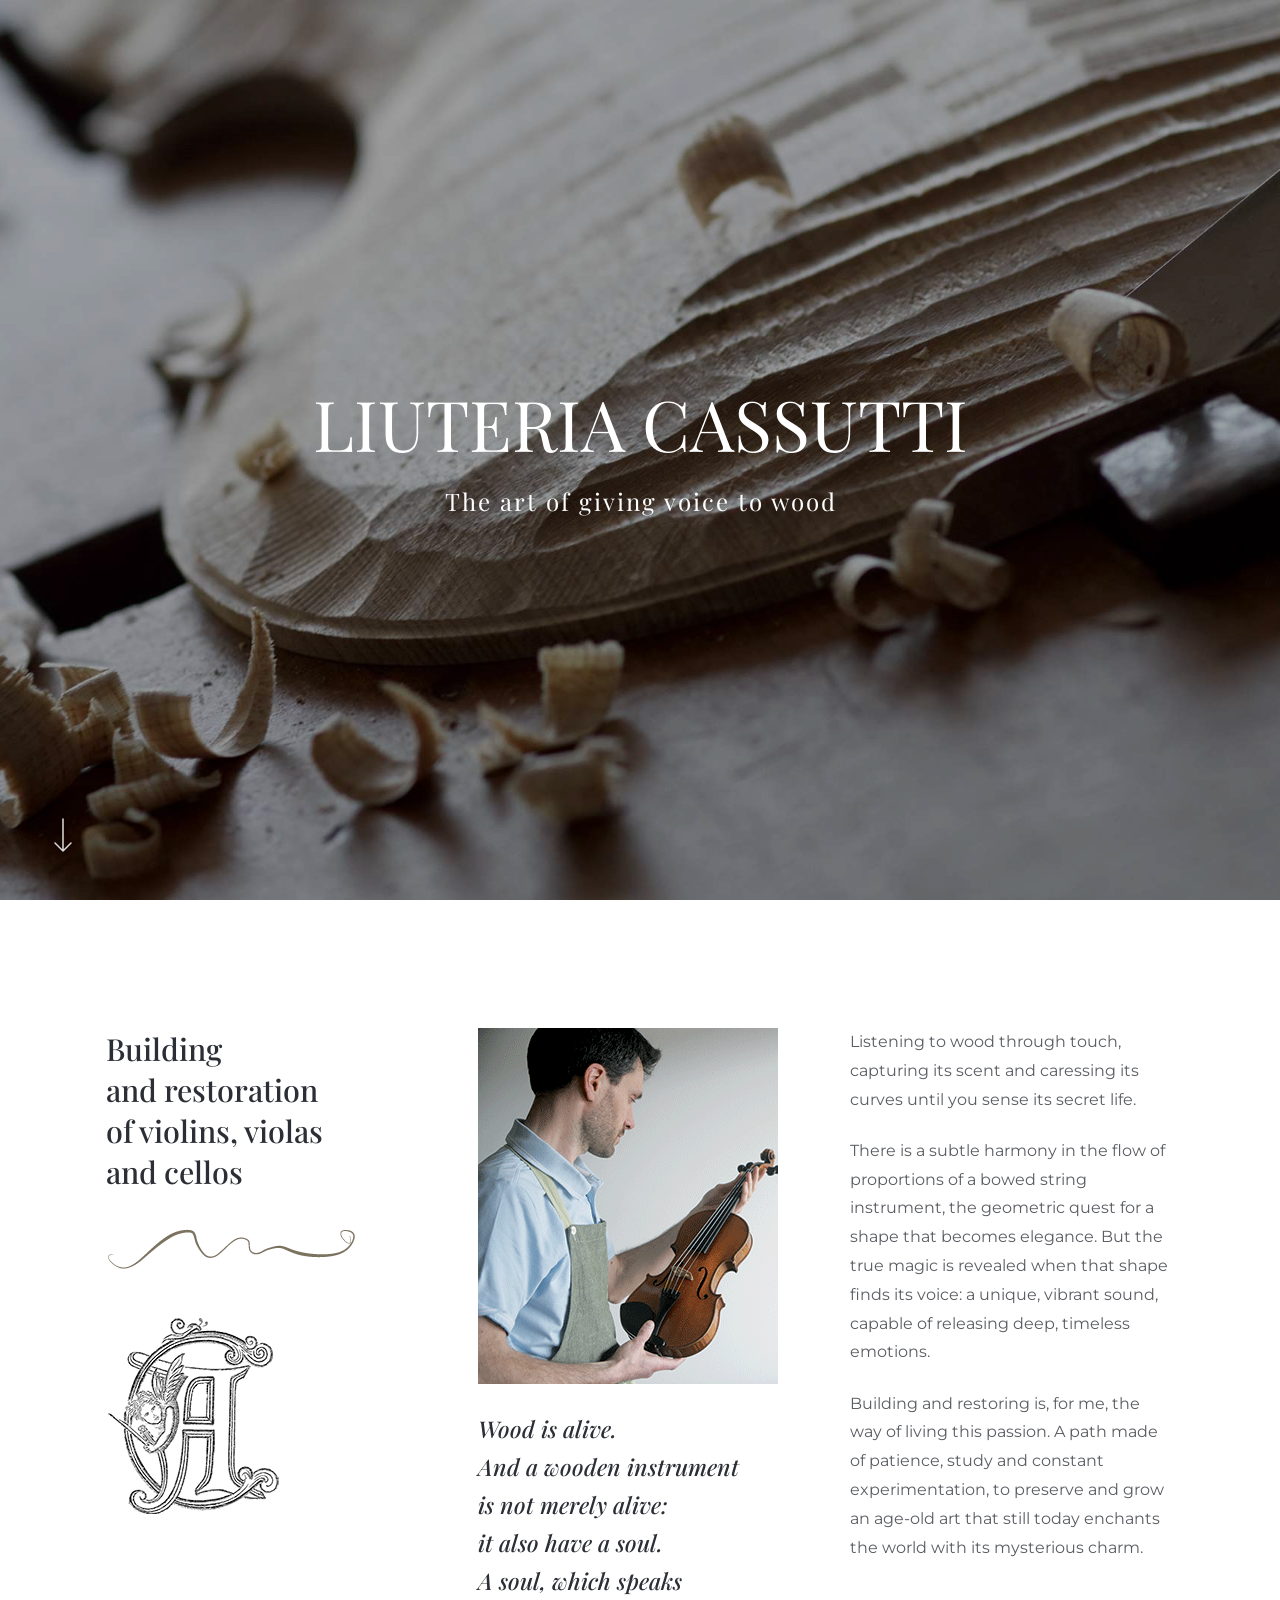
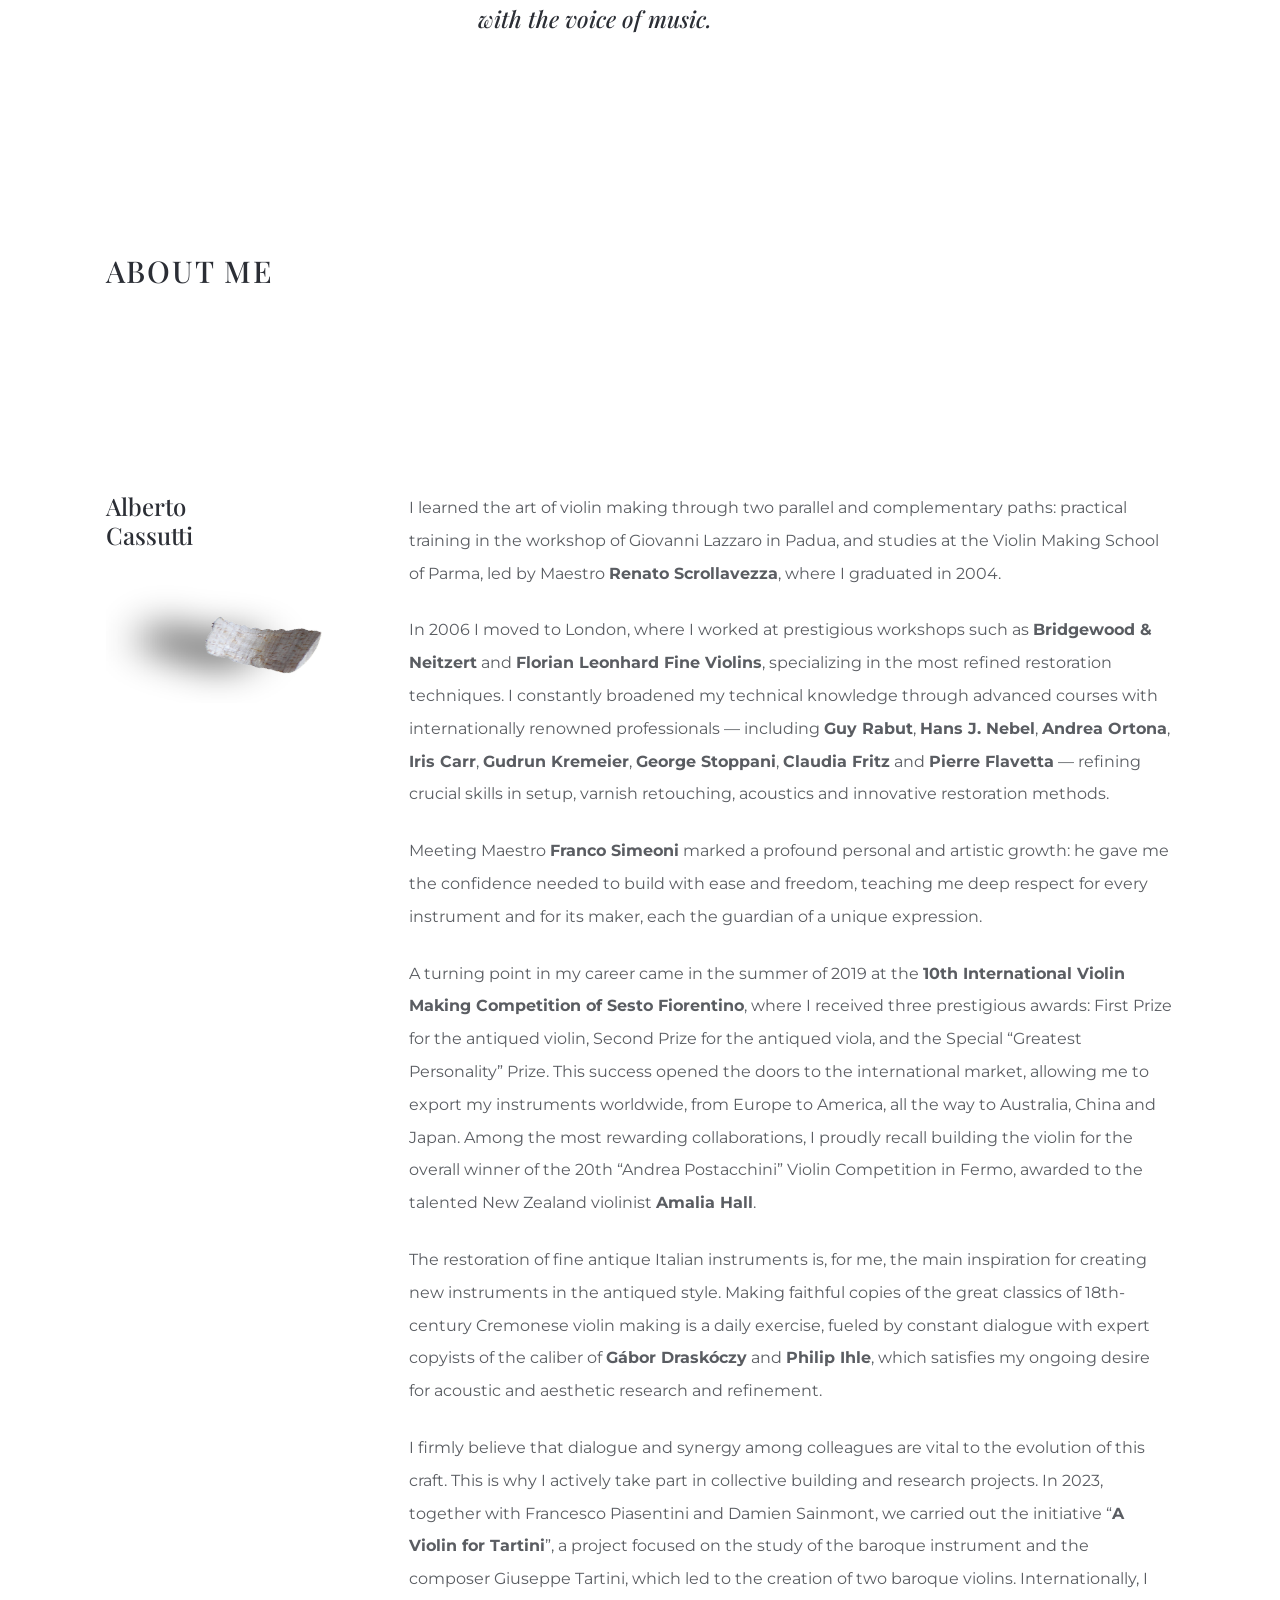
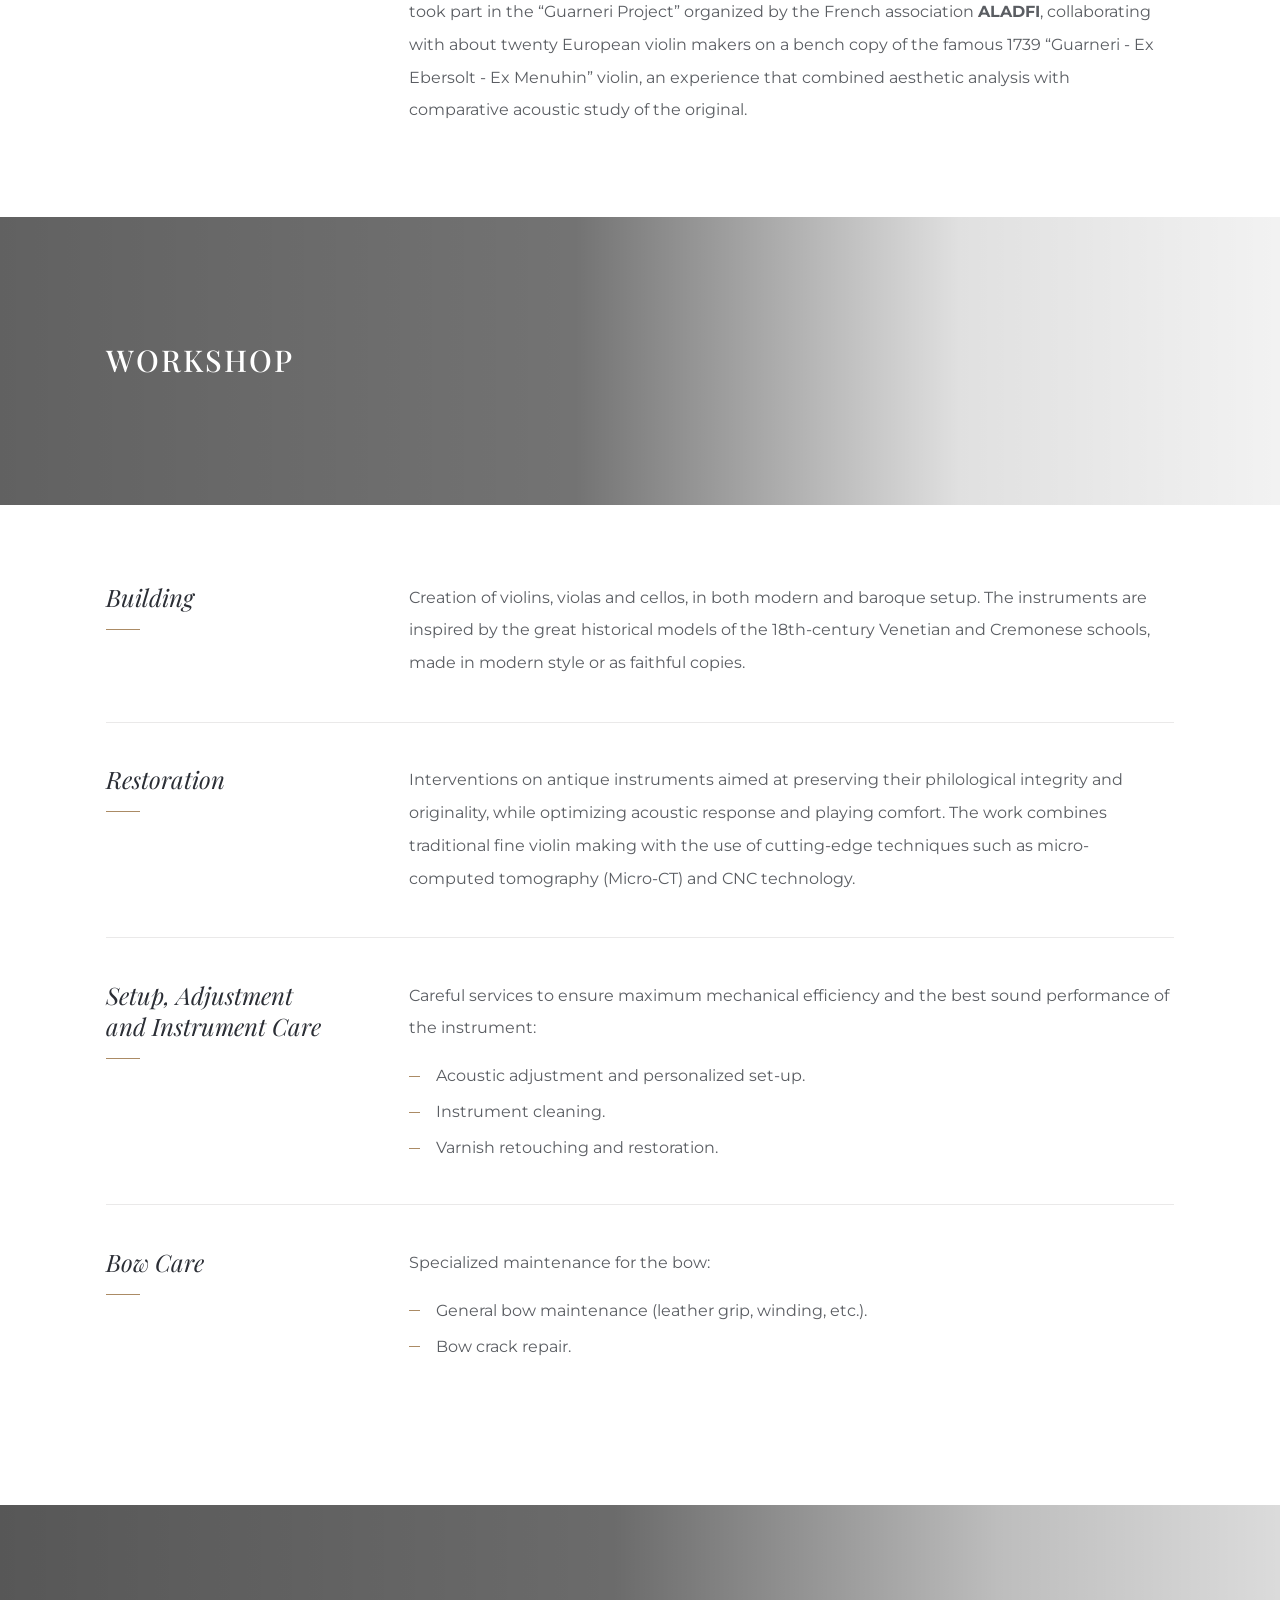
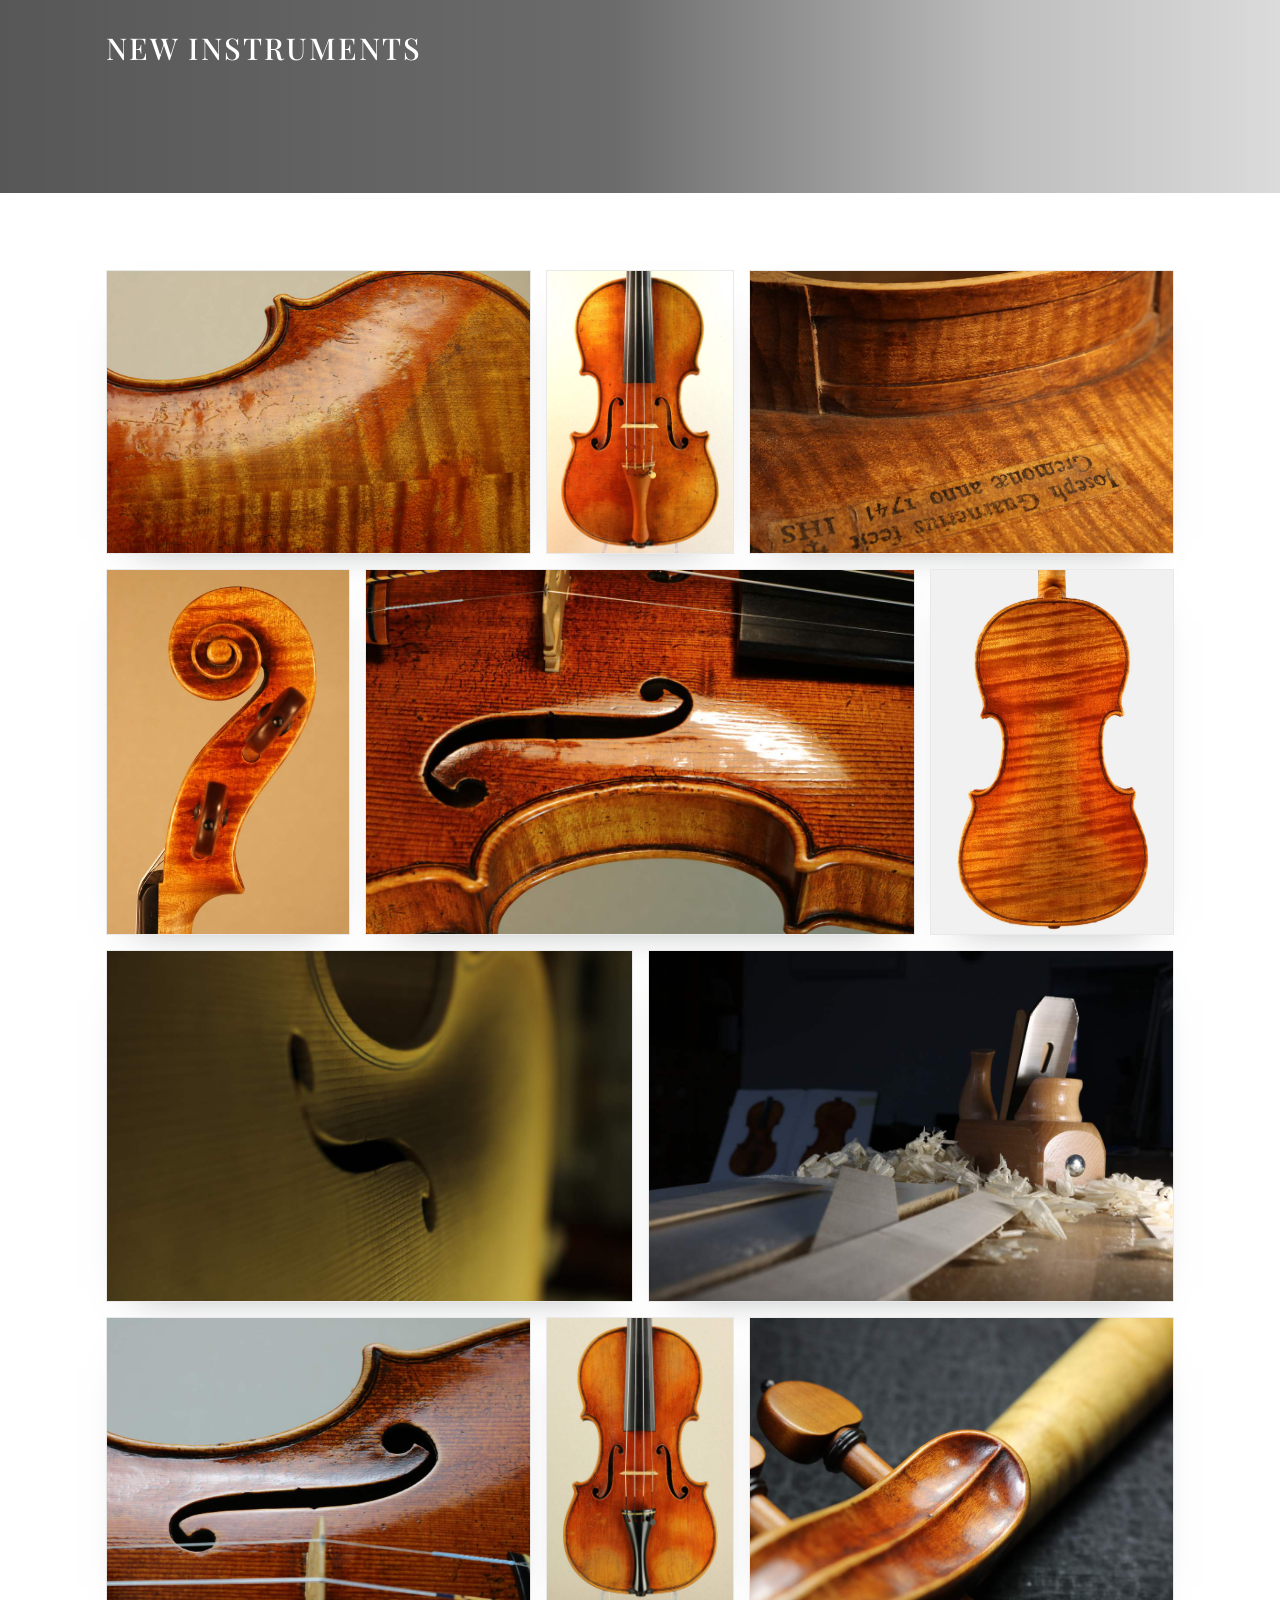
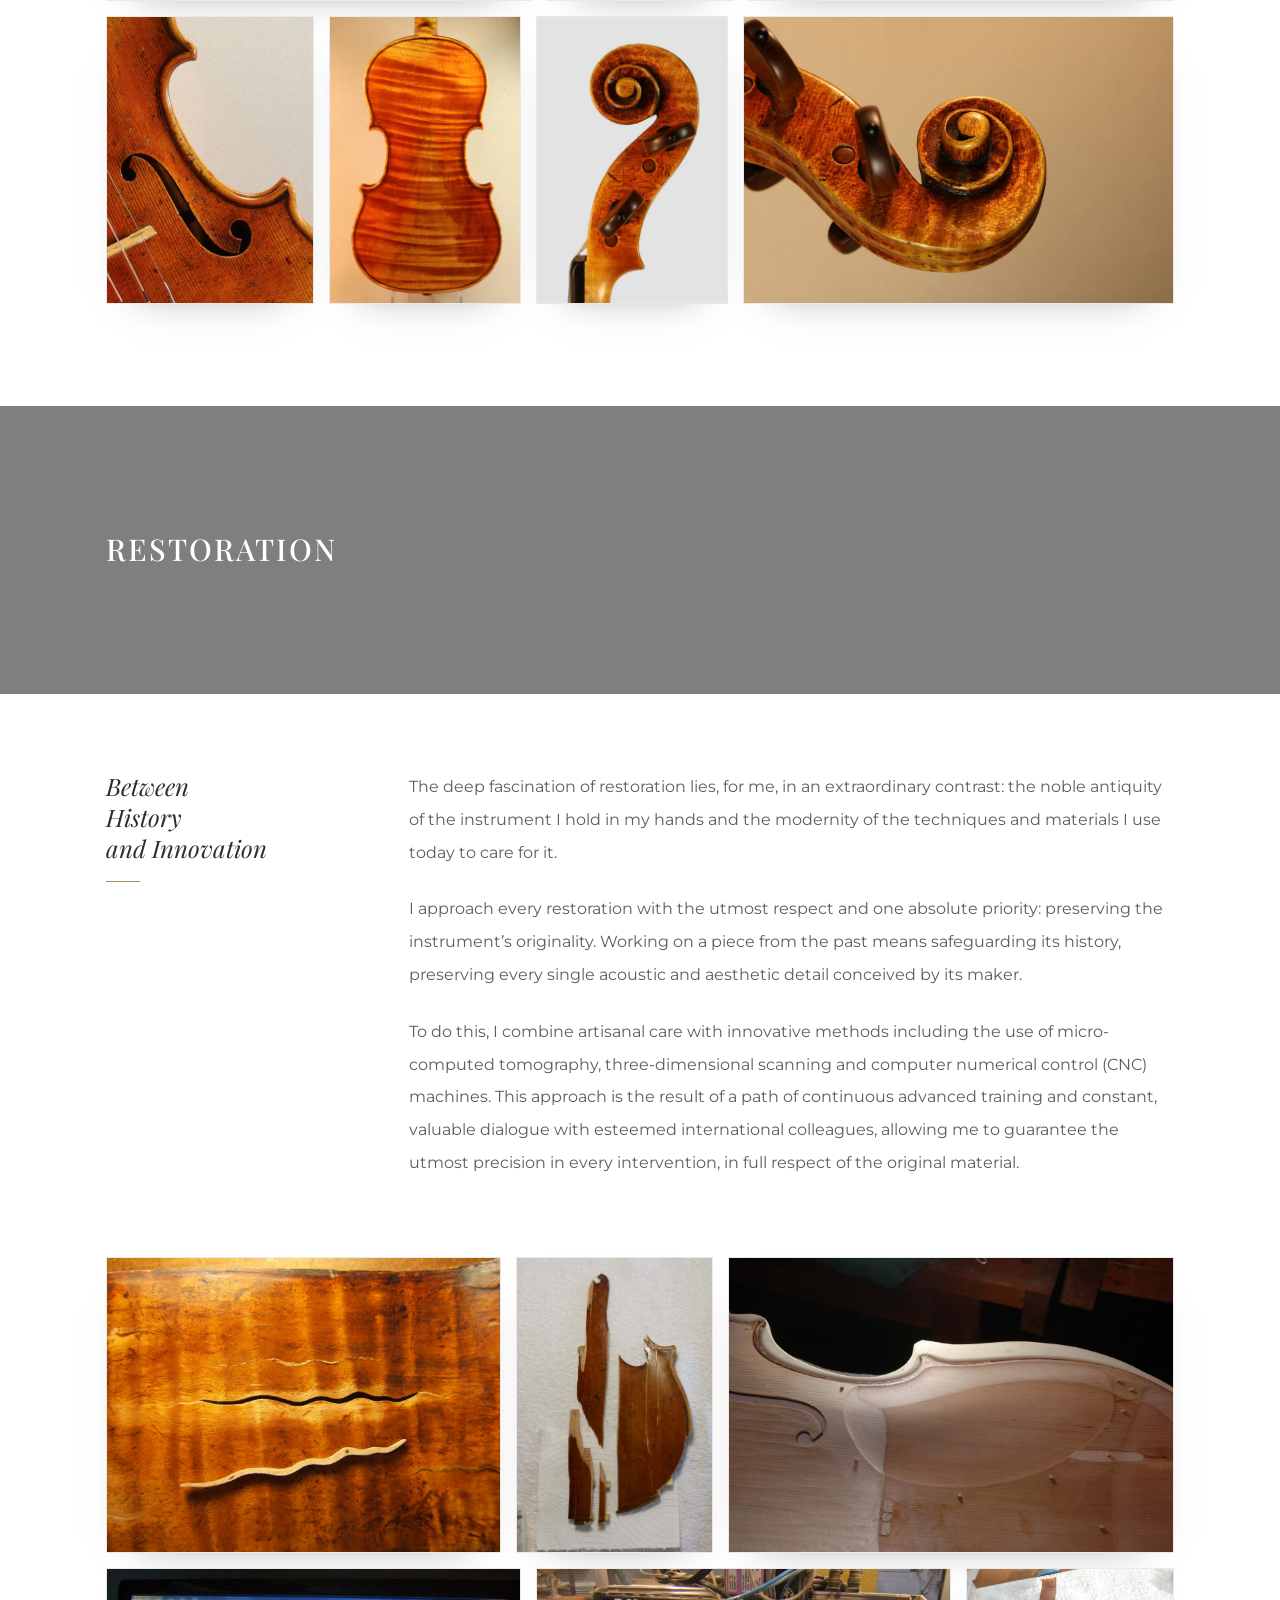
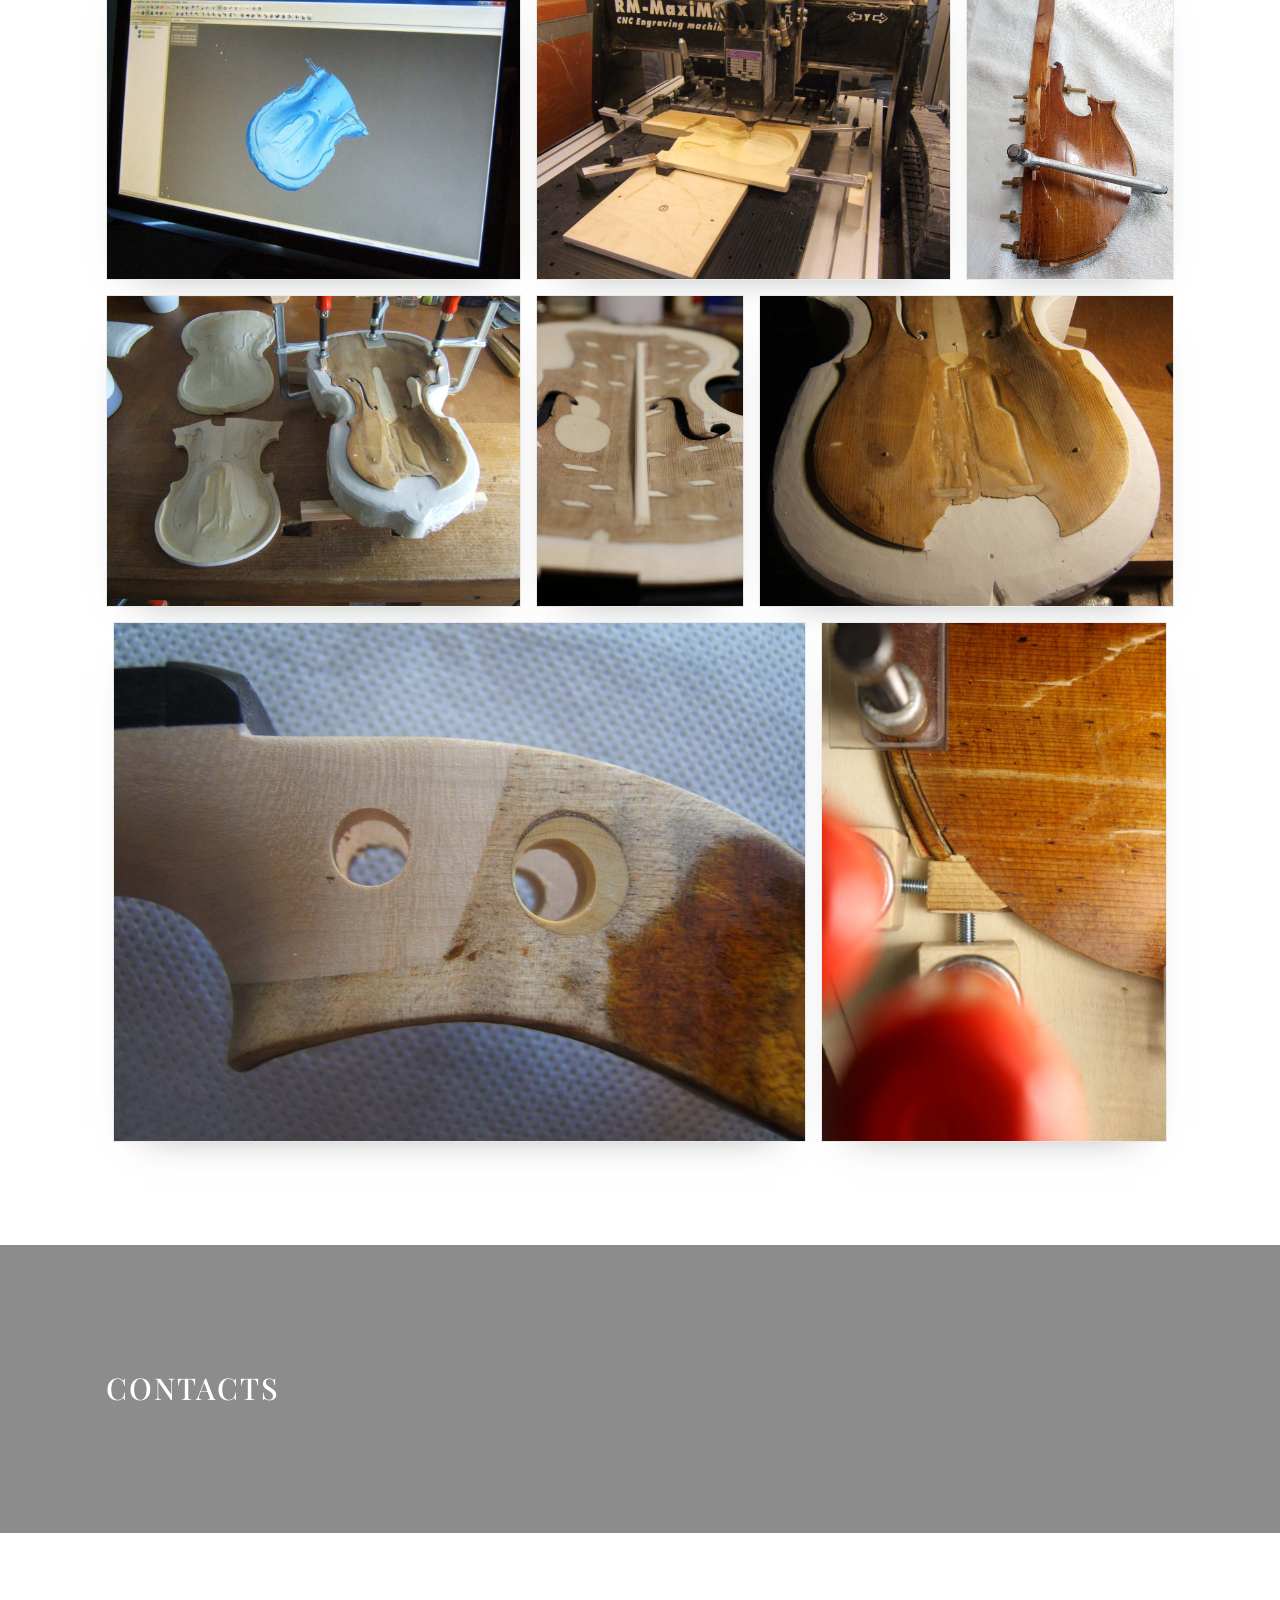
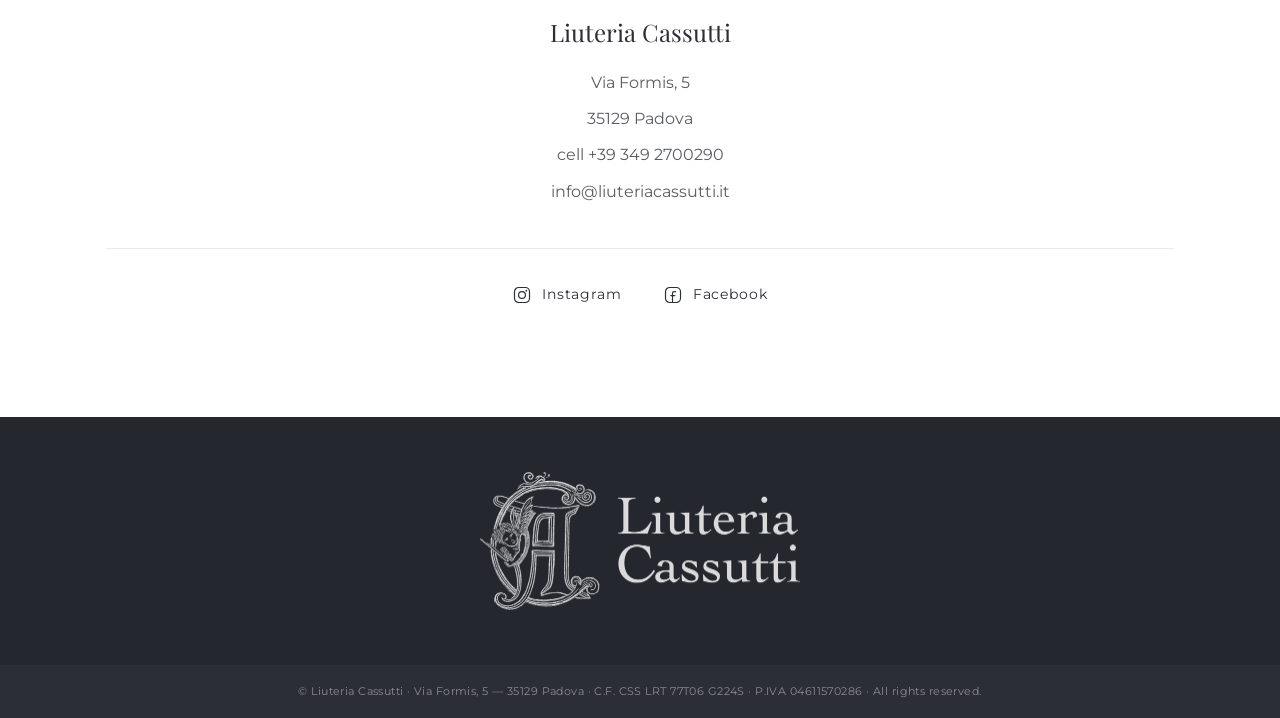
==== commit 2b94eda2: "fix(header): reveal the header while the anchor scroll runs, not after it - index.html: tapping the " ====
--- a/index.html
+++ b/index.html
@@ -396,12 +396,41 @@
 const measure=()=>{floor=hero.offsetHeight-header.offsetHeight};
 measure();
 
+// Anticipo sul tap. Il tap sulla freccia dell'hero (come su ogni ancora
+// interna) avvia uno smooth scroll che si ferma *esattamente* sulla soglia:
+// se l'header comincia a scendere solo all'arrivo, i suoi 400ms di transizione
+// cadono a scroll ormai finito e per tutto quel tempo la striscia alta del
+// viewport resta scoperta — sopra la coda dell'hero, sotto l'inizio di `#home`
+// (lo `scroll-margin-top` le tiene apposta quello spazio), in mezzo niente.
+// Su desktop l'hero è alto e lo scroll lungo, quindi i 400ms si perdono dentro
+// il movimento; su un telefono l'hero è corto, lo scroll finisce subito e la
+// striscia vuota resta tutta in vista a pagina ferma. Alzando la bandiera al
+// tap le due animazioni corrono insieme e l'header è già al suo posto quando
+// lo scroll si ferma.
+let anticipating=false;
+
 // Politica di comparsa: l'header entra quando l'hero ha finito di scorrere e da
 // lì resta giù. Monotòna di proposito — l'auto-hide (compare risalendo, si
 // ritira scendendo) è stato provato e scartato.
+// Il `-1` assorbe lo scroll a frazioni di pixel: atterrare a 790.6 su una
+// soglia di 791 non deve leggersi come "non ci siamo ancora".
 function shouldShowHeader(y){
-  return y>=floor;
+  return y>=floor-1||anticipating;
 }
+
+// Fa scendere l'header subito e lo tiene giù per tutta la durata dello scroll
+// animato. Lo scroll animato non ha durata nota né API per aspettarlo: è
+// `scrollend` a dire quando si è fermato, e dove non c'è (Safari < 17,
+// Firefox < 109) un timeout largo fa da rete — al risveglio `syncHeader()`
+// rivaluta la soglia vera, quindi se nel frattempo si è tornati sull'hero
+// l'header si ritira come deve.
+const anticipateHeader=()=>{
+  anticipating=true;
+  syncHeader();
+  const settle=()=>{anticipating=false;syncHeader()};
+  if('onscrollend' in window) addEventListener('scrollend',settle,{once:true});
+  else setTimeout(settle,1000);
+};
 
 let ticking=false;
 const syncHeader=()=>{
@@ -419,6 +448,12 @@
 },{passive:true});
 // il resize cambia l'altezza dell'hero, e con essa la quota di comparsa
 addEventListener('resize',()=>{measure();syncHeader()},{passive:true});
+// ogni ancora interna del documento porta a una sezione che sta sotto l'hero —
+// la freccia, lo skip-link, le voci di menu: nessuna di loro può atterrare in
+// un punto in cui l'header non debba esserci, quindi l'anticipo vale per tutte
+document.querySelectorAll('a[href^="#"]').forEach((a)=>{
+  a.addEventListener('click',anticipateHeader);
+});
 // al caricamento su un'ancora (`/#contact`) la pagina parte già scrollata:
 // l'header deve essere subito al posto giusto, senza aspettare uno scroll
 syncHeader();
--- a/css/style.css
+++ b/css/style.css
@@ -281,7 +281,10 @@
   min-height:clamp(240px,32vh,340px);
   padding:clamp(2.5rem,7vw,110px) 0;
   background-size:cover;
-  background-position:center top;
+  /* su custom property perché è l'unica famiglia di proprietà che i
+     pseudo-elementi ereditano: il layer parallax del banner 10 la rilegge */
+  --band-pos:center top;
+  background-position:var(--band-pos);
   background-attachment:fixed;   /* fallback a `scroll` nel banner 10 */
 }
 /* la bio non ha overlay (--band-overlay resta 0 e il titolo è nero); le altre
@@ -558,7 +561,7 @@
   /* `center bottom` è la posizione dell'originale, e qui è anche quella giusta:
      dove il ritaglio verticale morde, a cadere è il cielo e non i due che
      camminano, che stanno nella metà bassa. */
-  background-position:center bottom;
+  --band-pos:center bottom;
   /* Rimisurato sul file con la spalla, stesso modello severo del parallax (il
      pixel più chiaro dell'intera colonna su cui cade l'h2) a 1440/1170/900/600/
      390px: caso peggiore 4,95:1, media da 7,0 a 9,3:1. Sopra la soglia AA a
@@ -683,8 +686,62 @@
      testo di quanta ne serva fra due colonne */
   .shop-item{grid-template-columns:1fr;gap:clamp(0.9rem,2.5vw,1.2rem)}
   /* background-attachment:fixed è rotto su iOS e inutile sul touch —
-     l'originale disattivava il parallax sotto i 920px, noi sotto 860 */
+     l'originale disattivava il parallax sotto i 920px, noi sotto 860.
+     L'hero resta fermo; le bande riprendono il parallax poco sotto, con un
+     meccanismo che sul touch regge. */
   .hero,.band{background-attachment:scroll}
+
+  /* Parallax delle bande sul mobile, senza JS e senza `fixed`.
+     `fixed` ancora lo sfondo al viewport e obbliga a ridipingere l'area
+     visibile a ogni frame: su iOS è proprio l'implementazione a essere rotta
+     (l'immagine si blocca e scatta a fine scroll), su Android il collasso
+     della barra indirizzi cambia l'altezza del viewport e fa saltare il
+     ritaglio. Qui invece la foto passa su un layer che è più alto della banda
+     e trasla in `transform`: gira sul compositor, senza ridisegni.
+     Il moto lo dà `animation-timeline:view()` — la timeline avanza da quando
+     la banda entra nella finestra a quando ne esce, quindi niente listener di
+     scroll. Chi non la supporta (iOS ≤ 18, Firefox datati) non entra nella
+     @supports e vede la banda ferma esattamente com'è oggi. */
+  @supports (animation-timeline: view()){
+    /* `clip` e non `hidden`: `overflow:hidden` crea uno scroll container, e
+       allora `view()` aggancerebbe la timeline alla banda stessa — che non
+       scorre mai — invece che al documento, lasciando il layer immobile.
+       `overflow:clip` ritaglia senza rendere scrollabile nulla.
+       `isolation` tiene gli z-index qui sotto dentro la banda.
+       `--par` è mezza corsa del parallax, ed è l'unica manopola: in `vh` e non
+       in %, così l'ampiezza non dipende dall'altezza del layer ed è un numero
+       leggibile — 14vh su uno schermo da 844px sono ~118px per lato, 236px di
+       corsa contro i ~1114px di scroll che la banda impiega ad attraversare la
+       finestra (coefficiente ~0,21). `vh` e non `svh`: è il viewport grande,
+       che non cambia quando la barra indirizzi si ritrae, quindi la corsa
+       resta stabile durante lo scroll. */
+    .band{overflow:clip;isolation:isolate;--par:14vh}
+    /* il layer copre la foto della banda, il velo deve restargli sopra e il
+       titolo sopra a entrambi: senza z-index espliciti ::after vincerebbe su
+       ::before, che lo precede nell'albero */
+    .band::after{
+      content:"";position:absolute;z-index:0;
+      /* il gioco verticale è esattamente la corsa, più 4px di margine perché
+         agli estremi il bordo del layer non affiori per arrotondamenti */
+      inset:calc(-1 * var(--par) - 4px) 0;
+      background-image:inherit;
+      background-size:cover;
+      background-position:var(--band-pos);
+      /* longhand e non shorthand: `animation` azzera `animation-timeline` */
+      animation-name:band-shift;
+      animation-timing-function:linear;
+      animation-fill-mode:both;
+      animation-timeline:view();
+    }
+    .band::before{z-index:1}
+    .band .wrap{z-index:2}
+  }
+}
+/* La corsa è ±--par, in lunghezza assoluta: `inset` ci si adegua da solo, non
+   c'è più un secondo numero da tenere allineato. */
+@keyframes band-shift{
+  from{transform:translateY(calc(-1 * var(--par)))}
+  to  {transform:translateY(var(--par))}
 }
 /* sotto i 640px una riga da due sacrifica troppo il lato corto delle verticali
    (sotto i 150px di larghezza): le foto vanno una sopra l'altra, a piena
@@ -699,5 +756,8 @@
   header.nav{transition:none}
   .shot{opacity:1!important;transform:none!important;transition:none!important}
   .hero,.band{background-attachment:scroll}
+  /* il layer resta, fermo a metà corsa: è un crop valido, come un
+     `background-position` centrato */
+  .band::after{animation:none}
   .shot img{transition:none}
 }
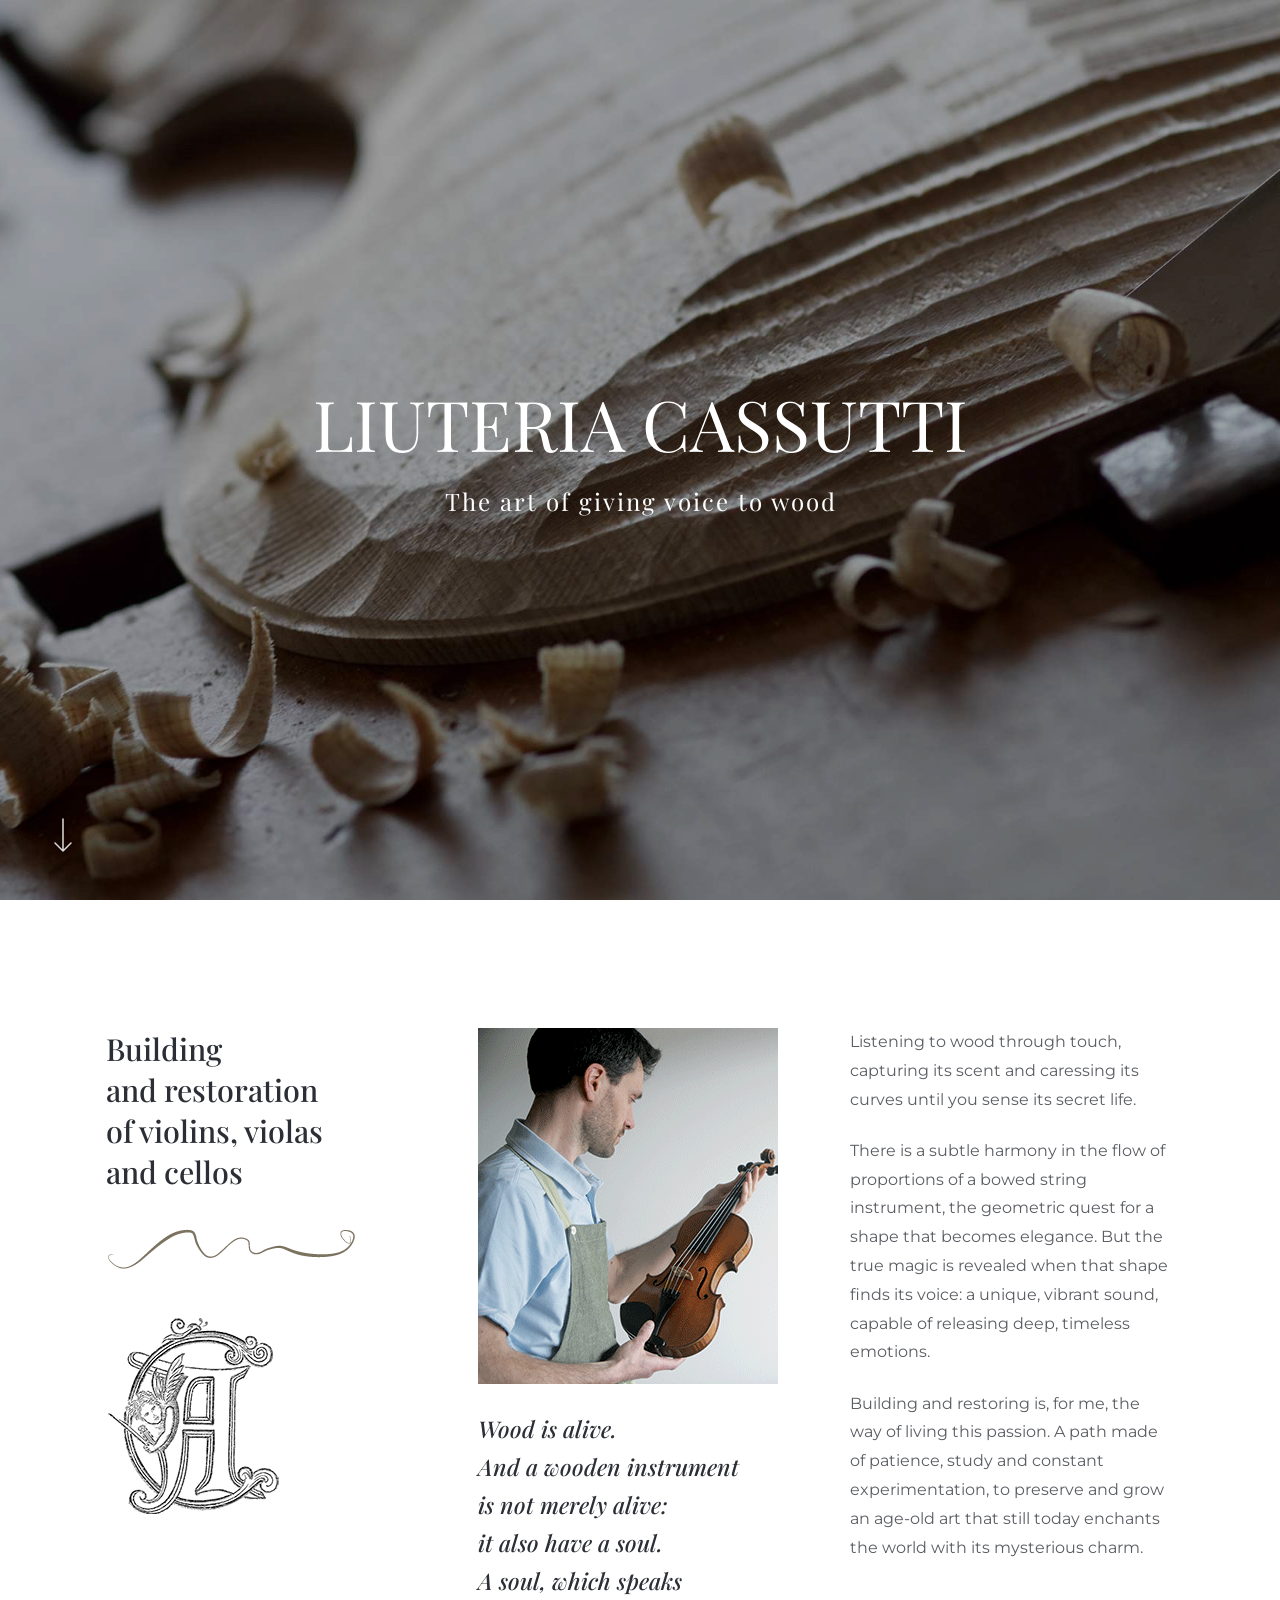
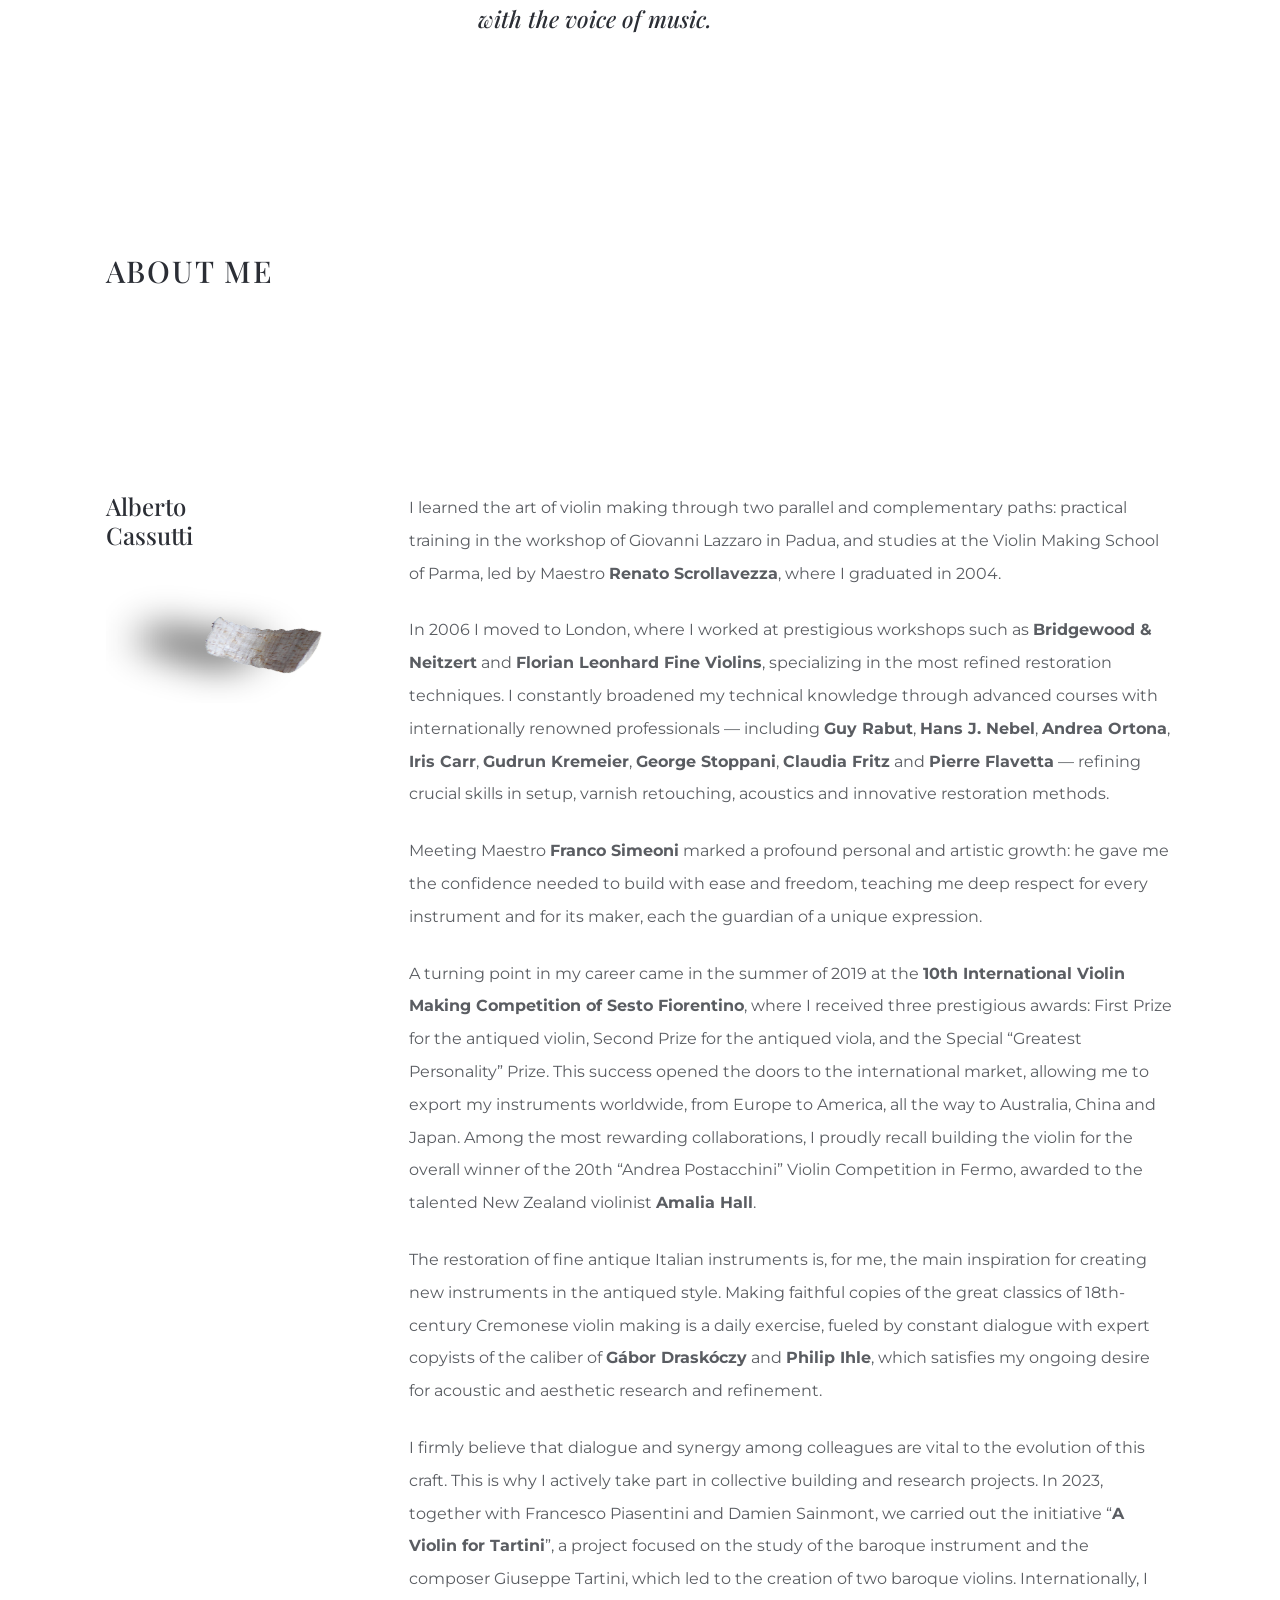
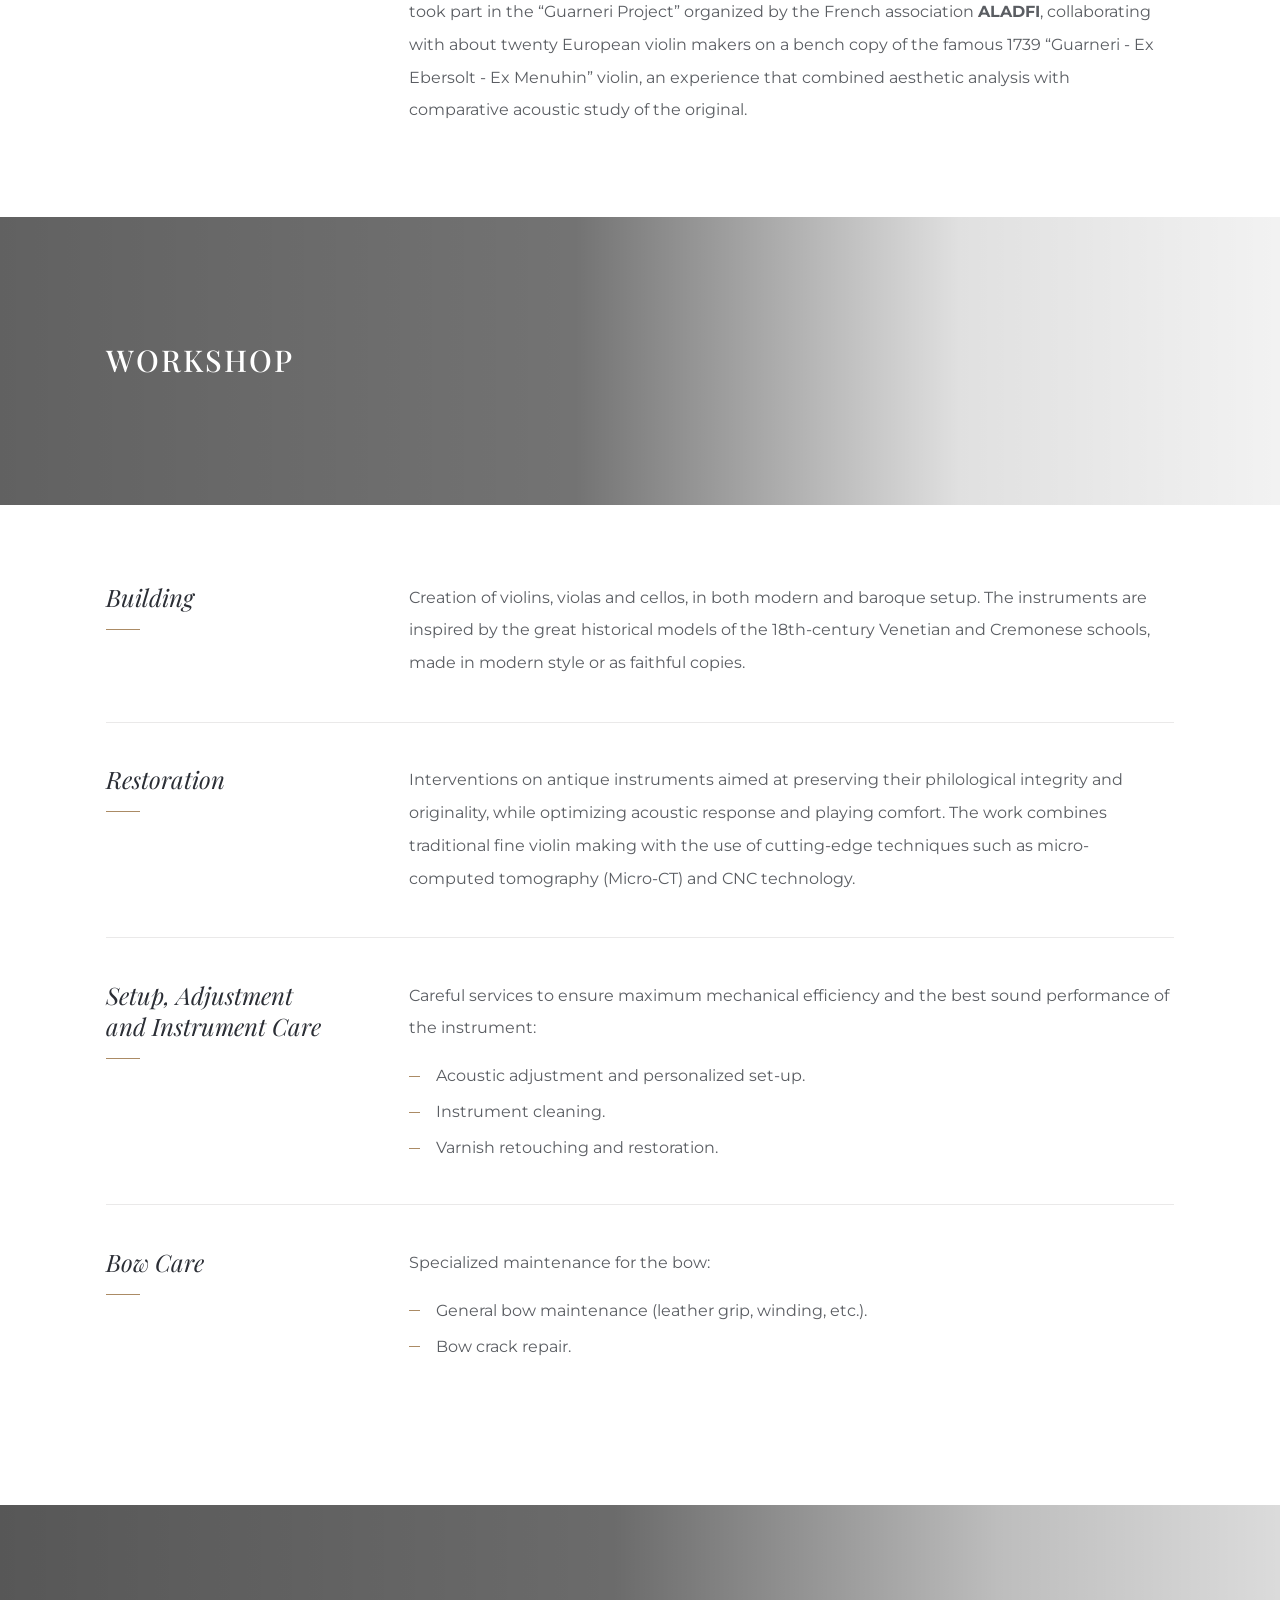
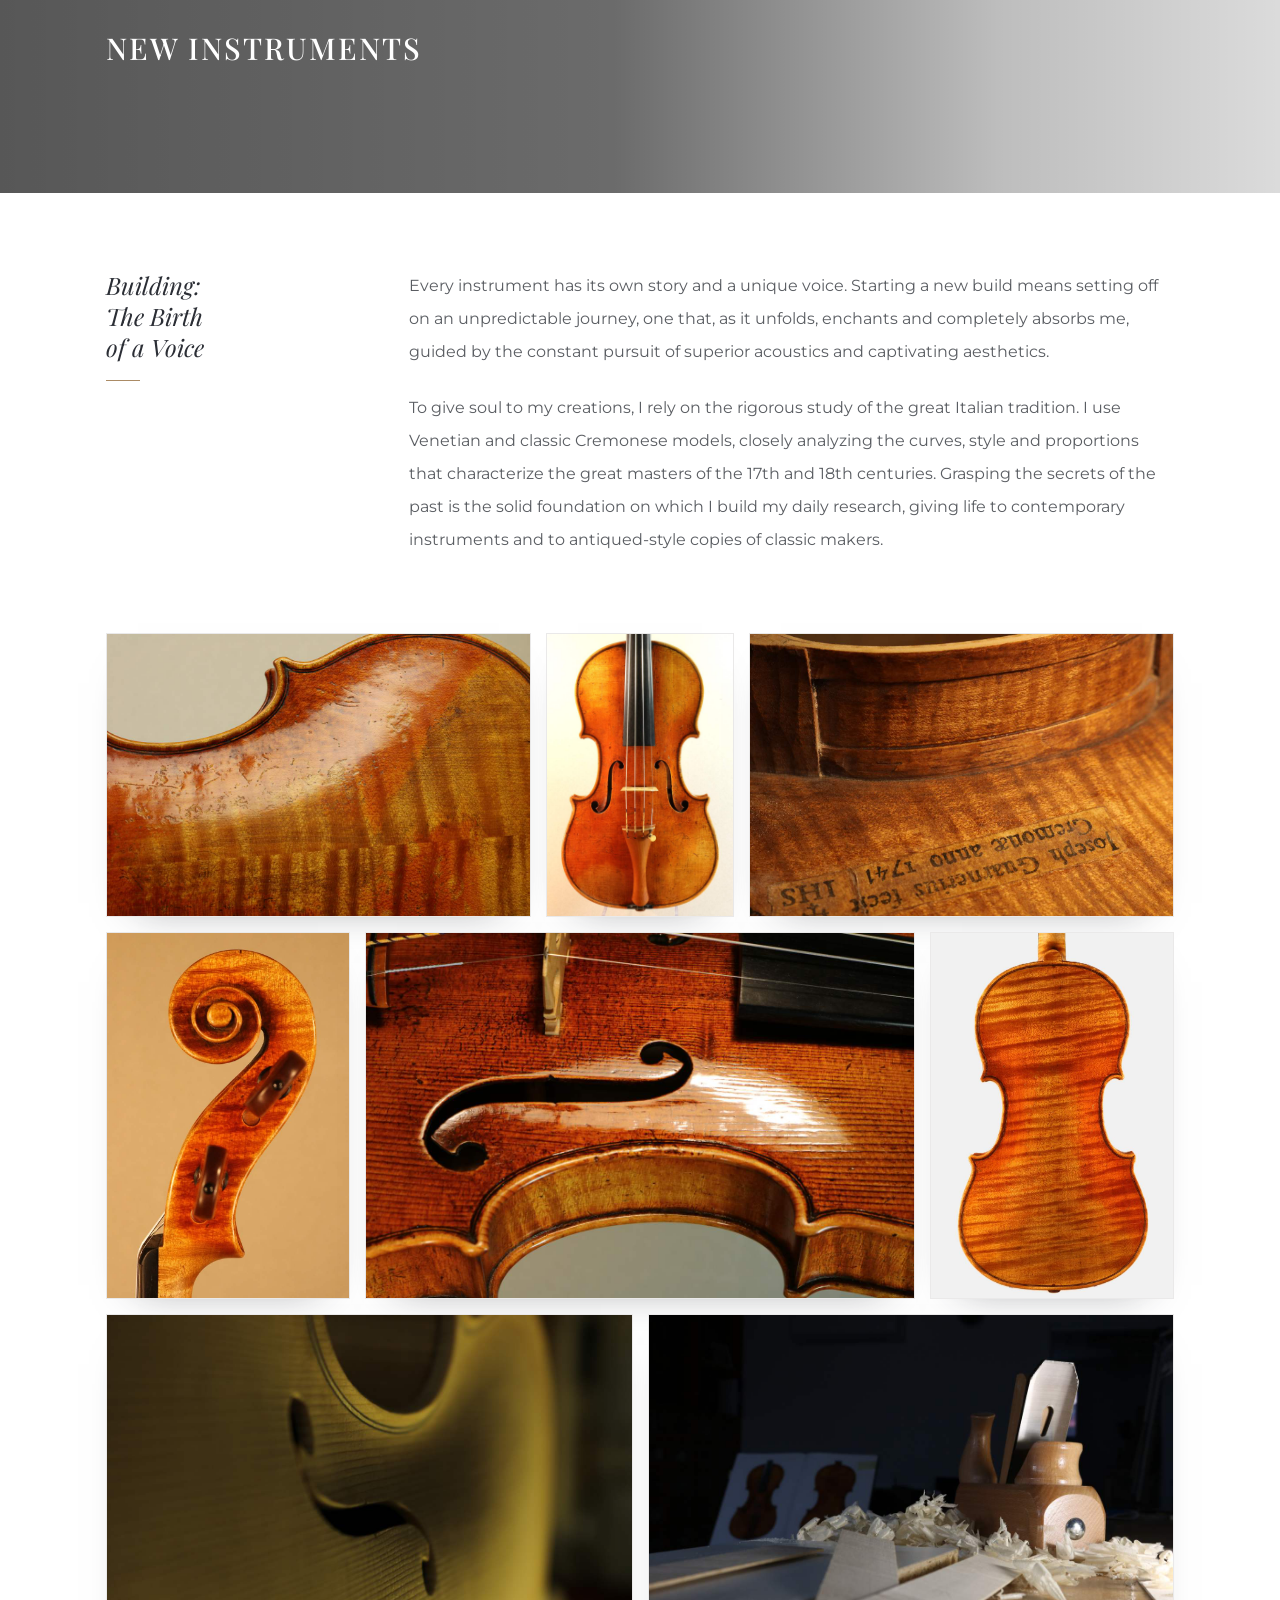
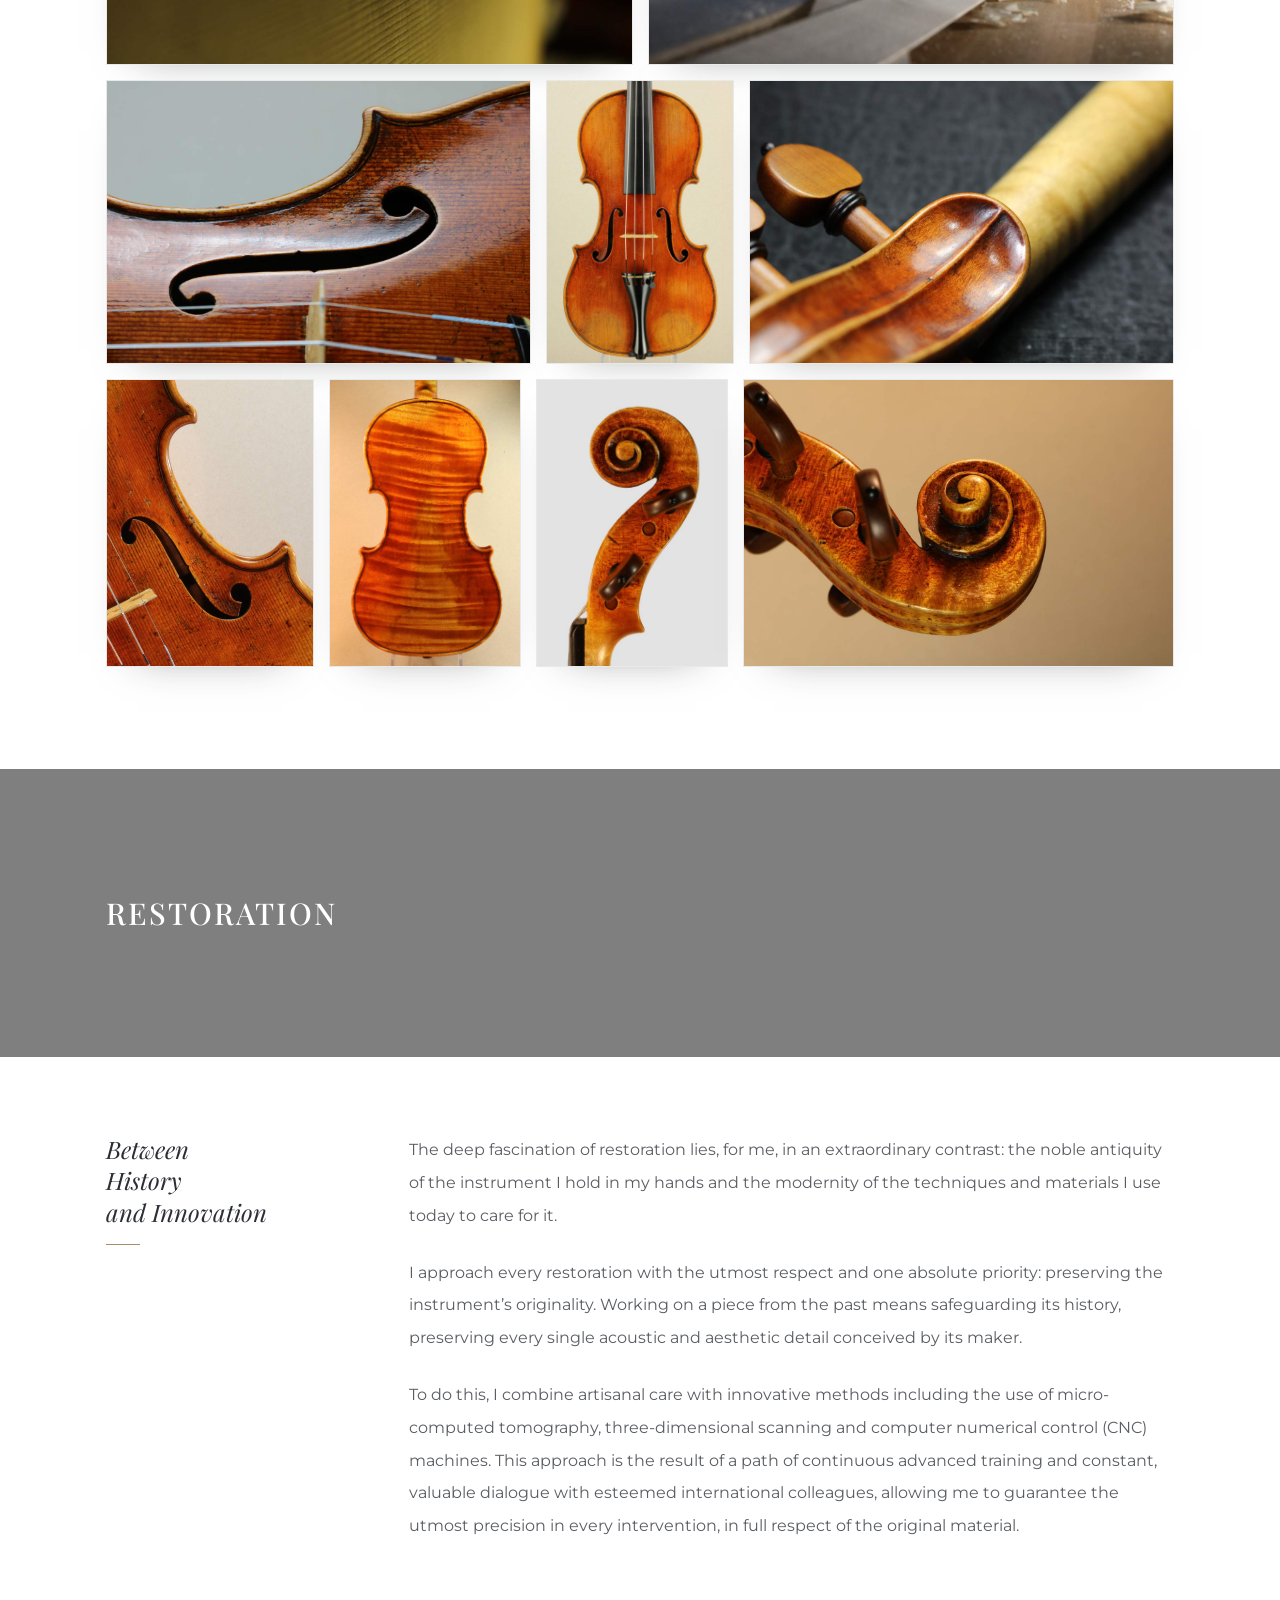
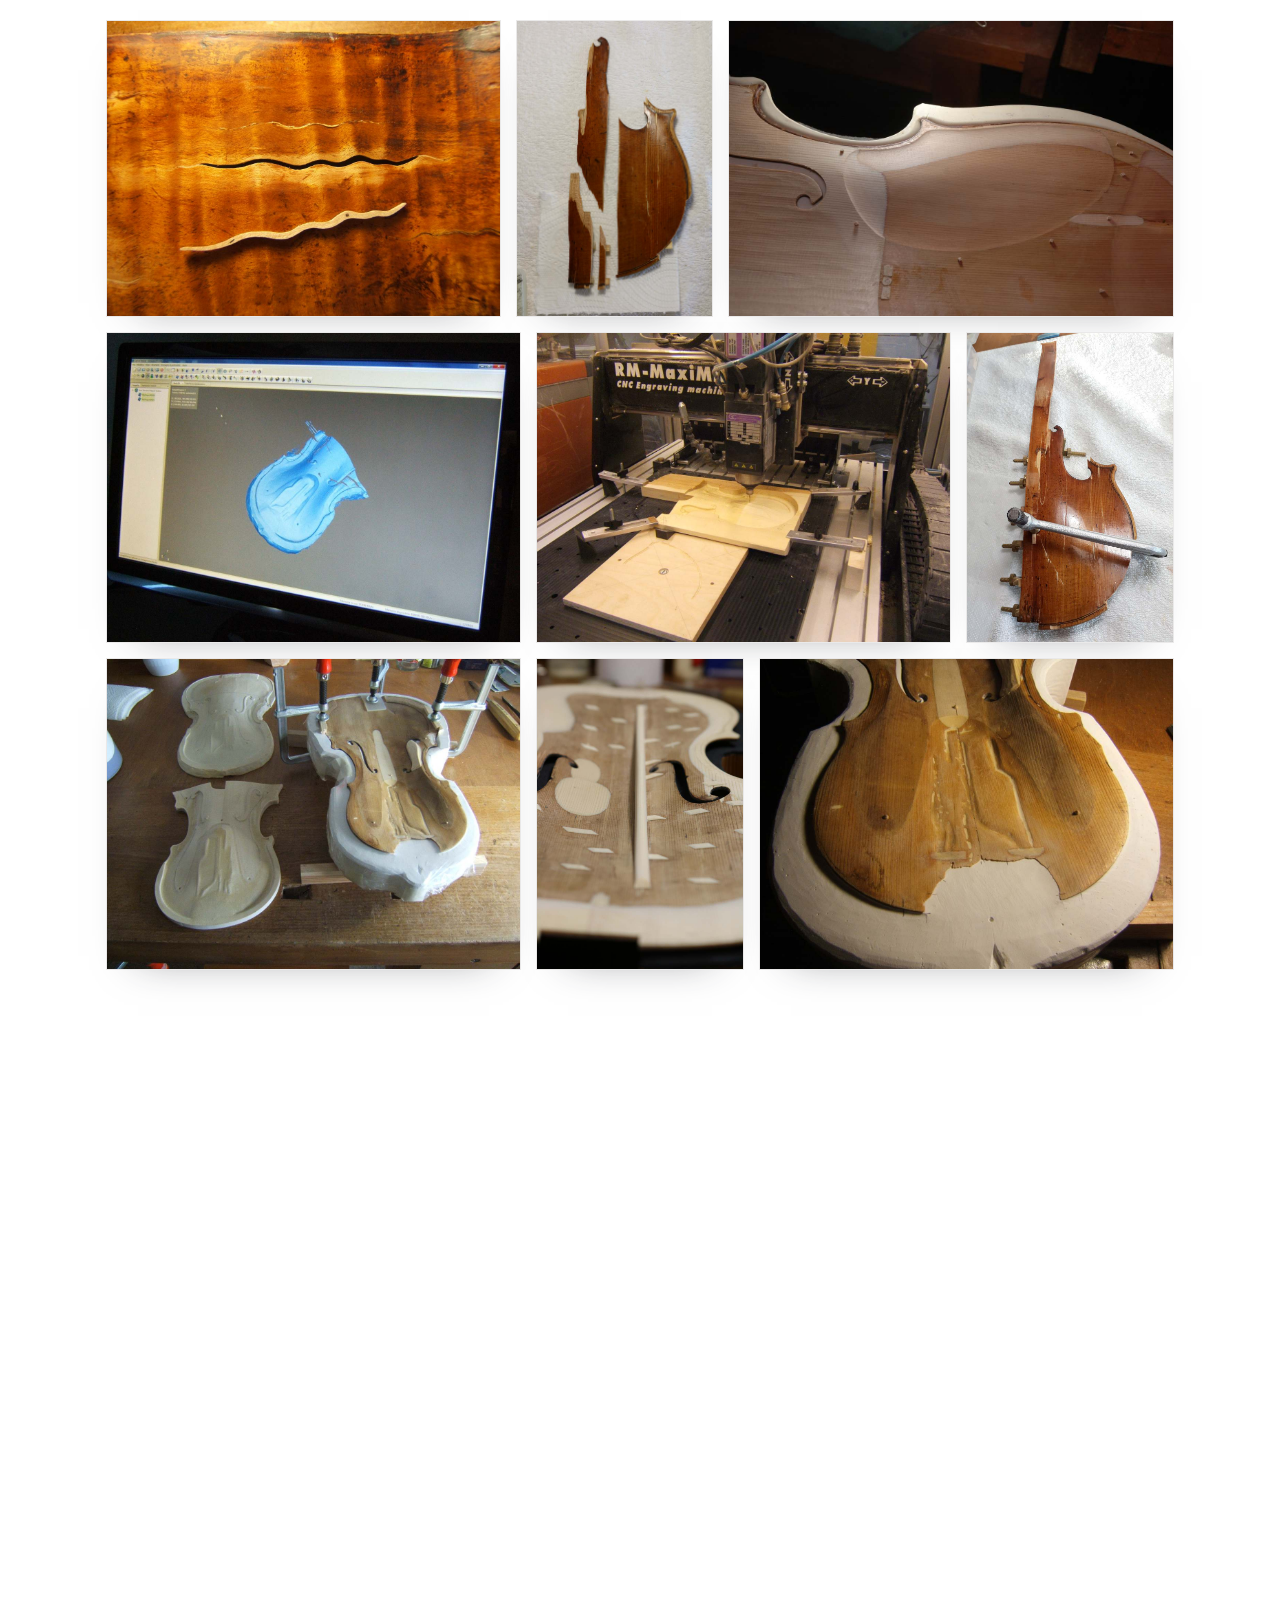
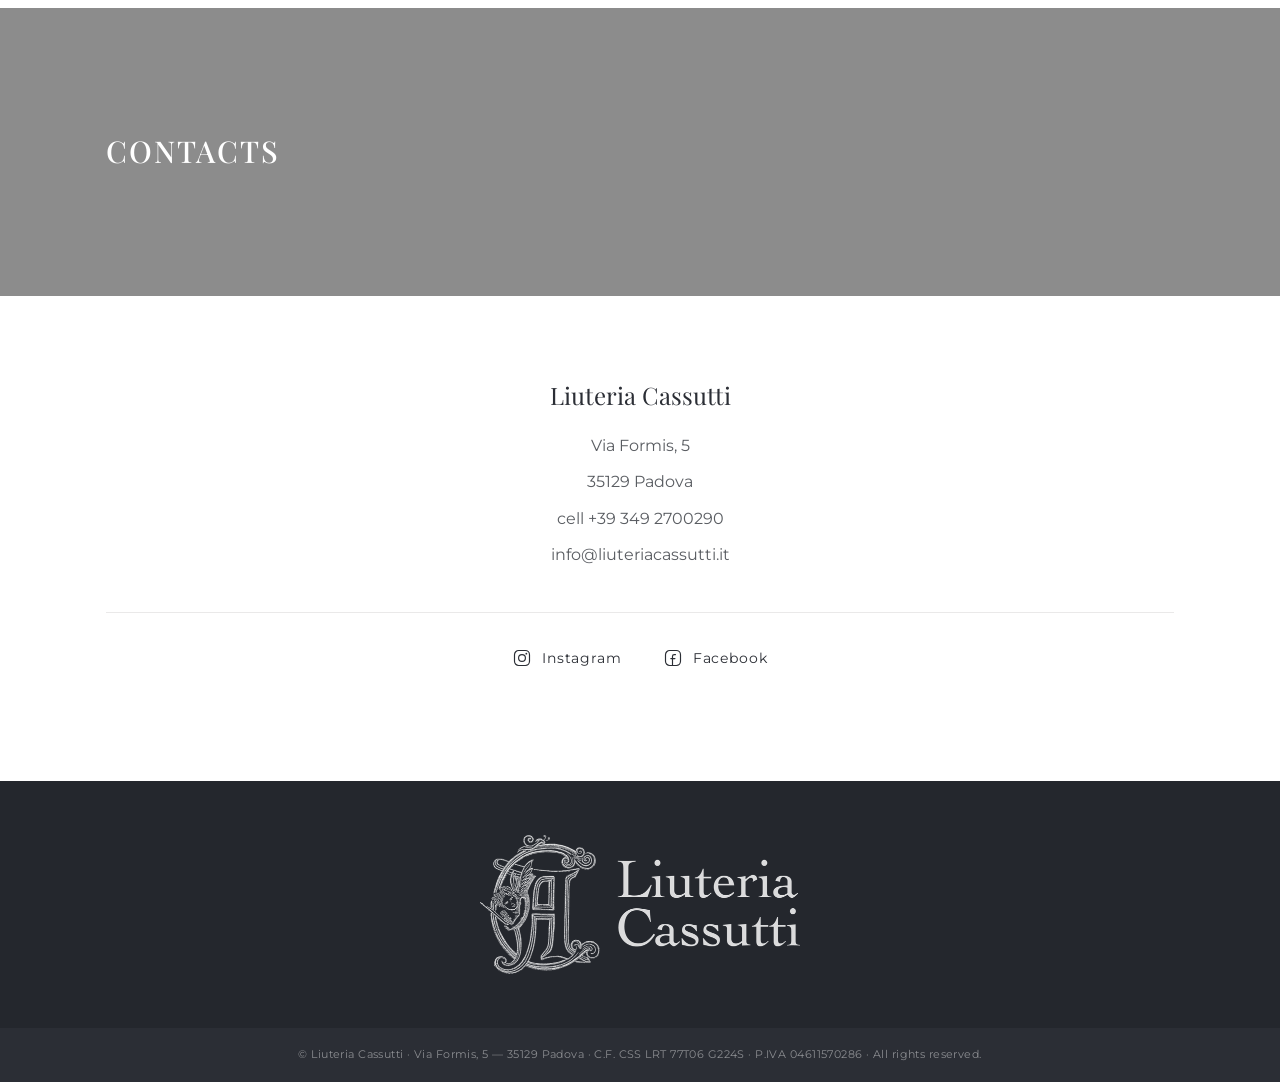
==== commit 190eeace: "feat(instruments): add the intro text to the new instruments section - index.html: the section opene" ====
--- a/index.html
+++ b/index.html
@@ -178,9 +178,12 @@
 
   <!-- NEW INSTRUMENTS -->
   <!-- stesso pattern di about-me e workshop: banda parallax col nome della
-       sezione, poi il contenuto nel wrap. Qui il contenuto sono solo foto,
-       senza didascalia (indicazione del committente): niente <figcaption> e
-       niente tag, solo l'alt per chi non vede le immagini.
+       sezione, poi il contenuto nel wrap. Struttura a due tempi come
+       restoration: prima la prosa sulla griglia `1fr 3fr` di bio e workshop
+       (`.lead-body`) — sottotitolo in corsivo nella colonna stretta, testo in
+       quella larga — poi la galleria giustificata.
+       Le foto restano senza didascalia (indicazione del committente): niente
+       <figcaption> e niente tag, solo l'alt per chi non vede le immagini.
        L'ordine delle foto non è casuale ma nemmeno alternato a rigore: è
        calibrato sul wrap del flex perché le righe escano da 3, 3, 2, 3 e 4
        foto (vedi `.shots` nel CSS). Se si aggiunge o si toglie uno scatto, le
@@ -189,6 +192,25 @@
 
     <div class="band band--instruments">
       <div class="wrap"><h2>New instruments</h2></div>
+    </div>
+
+    <div class="wrap lead-body">
+      <div class="lead-side">
+        <h3>Building:<br>The Birth<br>of a Voice</h3>
+      </div>
+      <div class="lead-prose">
+        <p>Every instrument has its own story and a unique voice. Starting a new
+          build means setting off on an unpredictable journey, one that, as it
+          unfolds, enchants and completely absorbs me, guided by the constant
+          pursuit of superior acoustics and captivating aesthetics.</p>
+        <p>To give soul to my creations, I rely on the rigorous study of the great
+          Italian tradition. I use Venetian and classic Cremonese models, closely
+          analyzing the curves, style and proportions that characterize the great
+          masters of the 17th and 18th centuries. Grasping the secrets of the past
+          is the solid foundation on which I build my daily research, giving life
+          to contemporary instruments and to antiqued-style copies of classic
+          makers.</p>
+      </div>
     </div>
 
     <div class="wrap">
@@ -235,11 +257,11 @@
       <div class="wrap"><h2>Restoration</h2></div>
     </div>
 
-    <div class="wrap resto-body">
-      <div class="resto-side">
+    <div class="wrap lead-body">
+      <div class="lead-side">
         <h3>Between<br>History<br>and Innovation</h3>
       </div>
-      <div class="resto-prose">
+      <div class="lead-prose">
         <p>The deep fascination of restoration lies, for me, in an extraordinary
           contrast: the noble antiquity of the instrument I hold in my hands and the
           modernity of the techniques and materials I use today to care for it.</p>
--- a/css/style.css
+++ b/css/style.css
@@ -436,6 +436,34 @@
 
 .instruments{padding-bottom:clamp(3rem,8vw,120px)}
 
+/* Testo introduttivo della sezione. Componente condiviso, non specifico di new
+   instruments: sotto sta identico anche in restoration, come `.shots`/`.shot`
+   qui sotto — definito dove compare la prima volta nel documento, di lì in poi
+   riusato. Stessa proporzione di `.bio-body` e `.shop-item`, non una nuova: la
+   colonna di prosa cade sulla verticale della bio e del workshop, e le quattro
+   sezioni si leggono come un blocco solo. */
+.lead-body{
+  display:grid;
+  grid-template-columns:minmax(0,1fr) 3fr;
+  gap:clamp(1.6rem,4vw,3rem);
+  padding-top:clamp(2.5rem,6vw,80px);
+}
+/* corsivo col filetto tan: la stessa firma dei titoli di servizio del workshop.
+   Qui però è il sottotitolo della sezione, uno solo, non una riga di listino. */
+.lead-side h3{
+  font-style:italic;
+  font-weight:400;      /* come .shop-item h3: il corsivo di Playfair a 500 impasta le grazie */
+  line-height:1.3;
+}
+.lead-side h3::after{
+  content:"";display:block;
+  width:34px;height:1px;background:var(--tan);
+  margin-top:clamp(0.7rem,1.5vw,1rem);
+}
+/* stessa misura e stessa interlinea della prosa della bio e del workshop */
+.lead-prose{max-width:70ch;line-height:2.05}
+.lead-prose p + p{margin-top:1.5rem}
+
 .shots{
   display:flex;flex-wrap:wrap;
   /* solo l'ultima riga può restare corta: centrarla evita la coda ragged */
@@ -474,8 +502,8 @@
 
 /* ============ 07 · RESTORATION ============ */
 /* Sezione nuova, al posto di "My last works". Nessun componente nuovo: la prosa
-   riusa la griglia `1fr 3fr` di bio e workshop, la galleria riusa `.shots`/
-   `.shot` di new instruments senza una sola regola in più. */
+   riusa `.lead-body` e la galleria `.shots`/`.shot`, entrambi definiti in new
+   instruments, senza una sola regola in più. */
 
 .band--restoration{
   background-image:url(../images/restauro-fascia.jpg);
@@ -502,31 +530,6 @@
 .band--restoration h2{color:#fff}
 
 .restoration{padding-bottom:clamp(3rem,8vw,120px)}
-
-/* stessa proporzione di `.bio-body` e `.shop-item`, non una nuova: la colonna
-   di prosa cade sulla verticale della bio e del workshop, e le tre sezioni si
-   leggono come un blocco solo */
-.resto-body{
-  display:grid;
-  grid-template-columns:minmax(0,1fr) 3fr;
-  gap:clamp(1.6rem,4vw,3rem);
-  padding-top:clamp(2.5rem,6vw,80px);
-}
-/* corsivo col filetto tan: la stessa firma dei titoli di servizio del workshop.
-   Qui però è il sottotitolo della sezione, uno solo, non una riga di listino. */
-.resto-side h3{
-  font-style:italic;
-  font-weight:400;      /* come .shop-item h3: il corsivo di Playfair a 500 impasta le grazie */
-  line-height:1.3;
-}
-.resto-side h3::after{
-  content:"";display:block;
-  width:34px;height:1px;background:var(--tan);
-  margin-top:clamp(0.7rem,1.5vw,1rem);
-}
-/* stessa misura e stessa interlinea della prosa della bio e del workshop */
-.resto-prose{max-width:70ch;line-height:2.05}
-.resto-prose p + p{margin-top:1.5rem}
 
 /* ============ 08 · CONTACT ============ */
 /* La pagina /contacts/ dell'archivio ha la stessa impalcatura di about-me e
@@ -681,7 +684,7 @@
 @media(max-width:860px){
   .intro-grid{grid-template-columns:1fr;max-width:620px}
   .bio-body{grid-template-columns:1fr}
-  .resto-body{grid-template-columns:1fr}
+  .lead-body{grid-template-columns:1fr}
   /* impilate, le righe del listino hanno bisogno di meno aria fra titolo e
      testo di quanta ne serva fra due colonne */
   .shop-item{grid-template-columns:1fr;gap:clamp(0.9rem,2.5vw,1.2rem)}
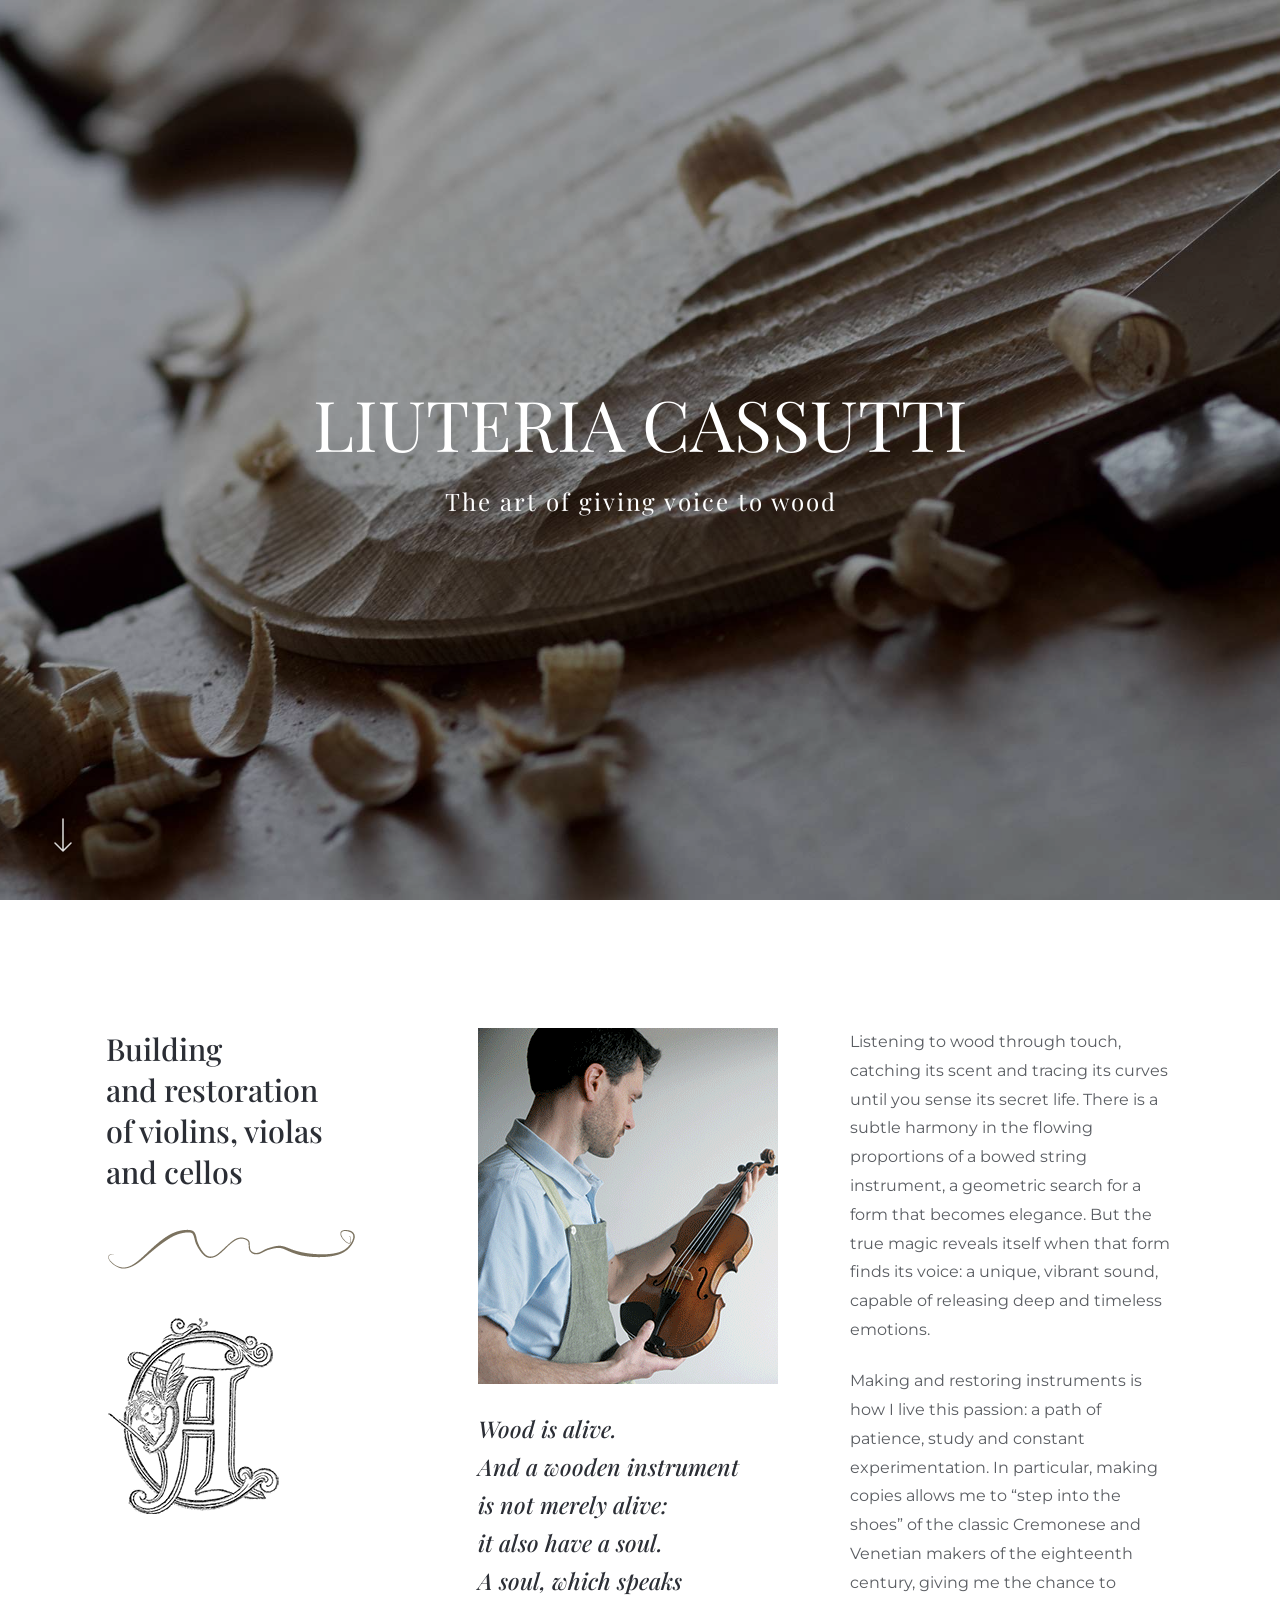
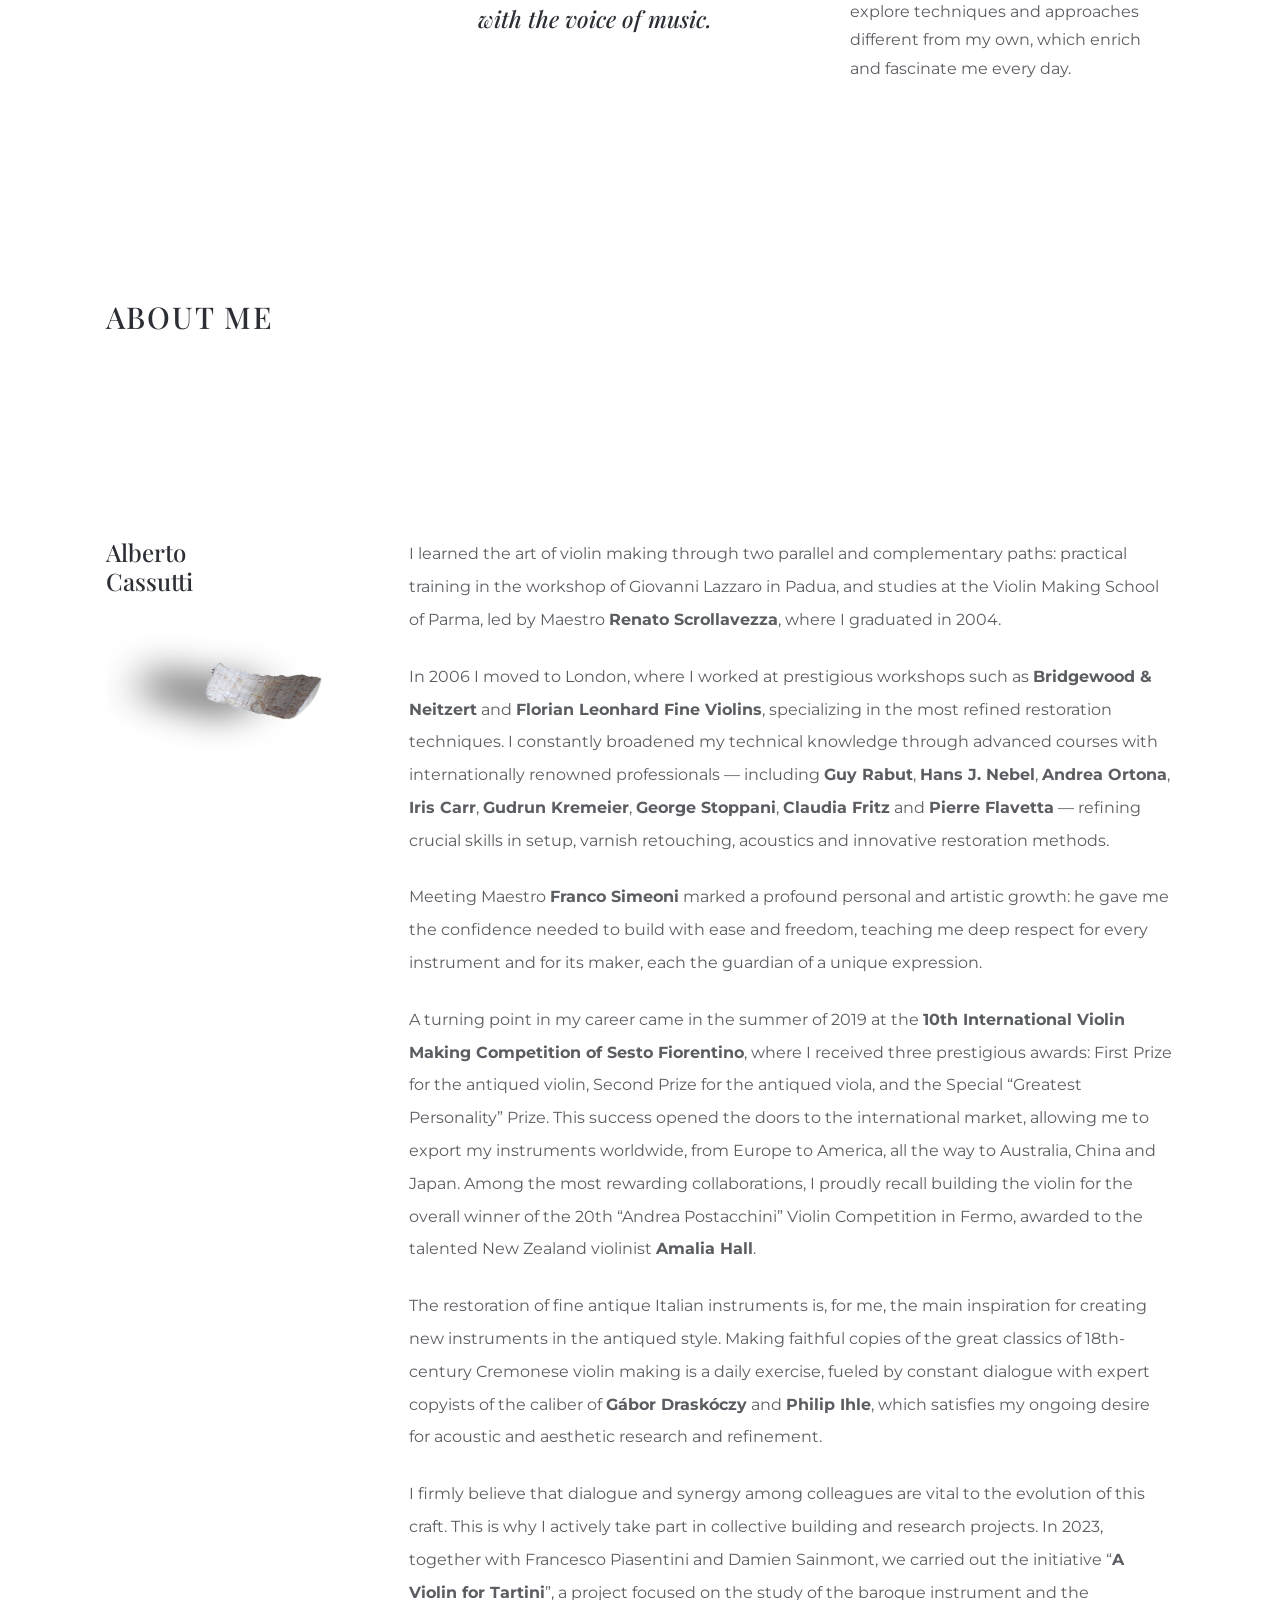
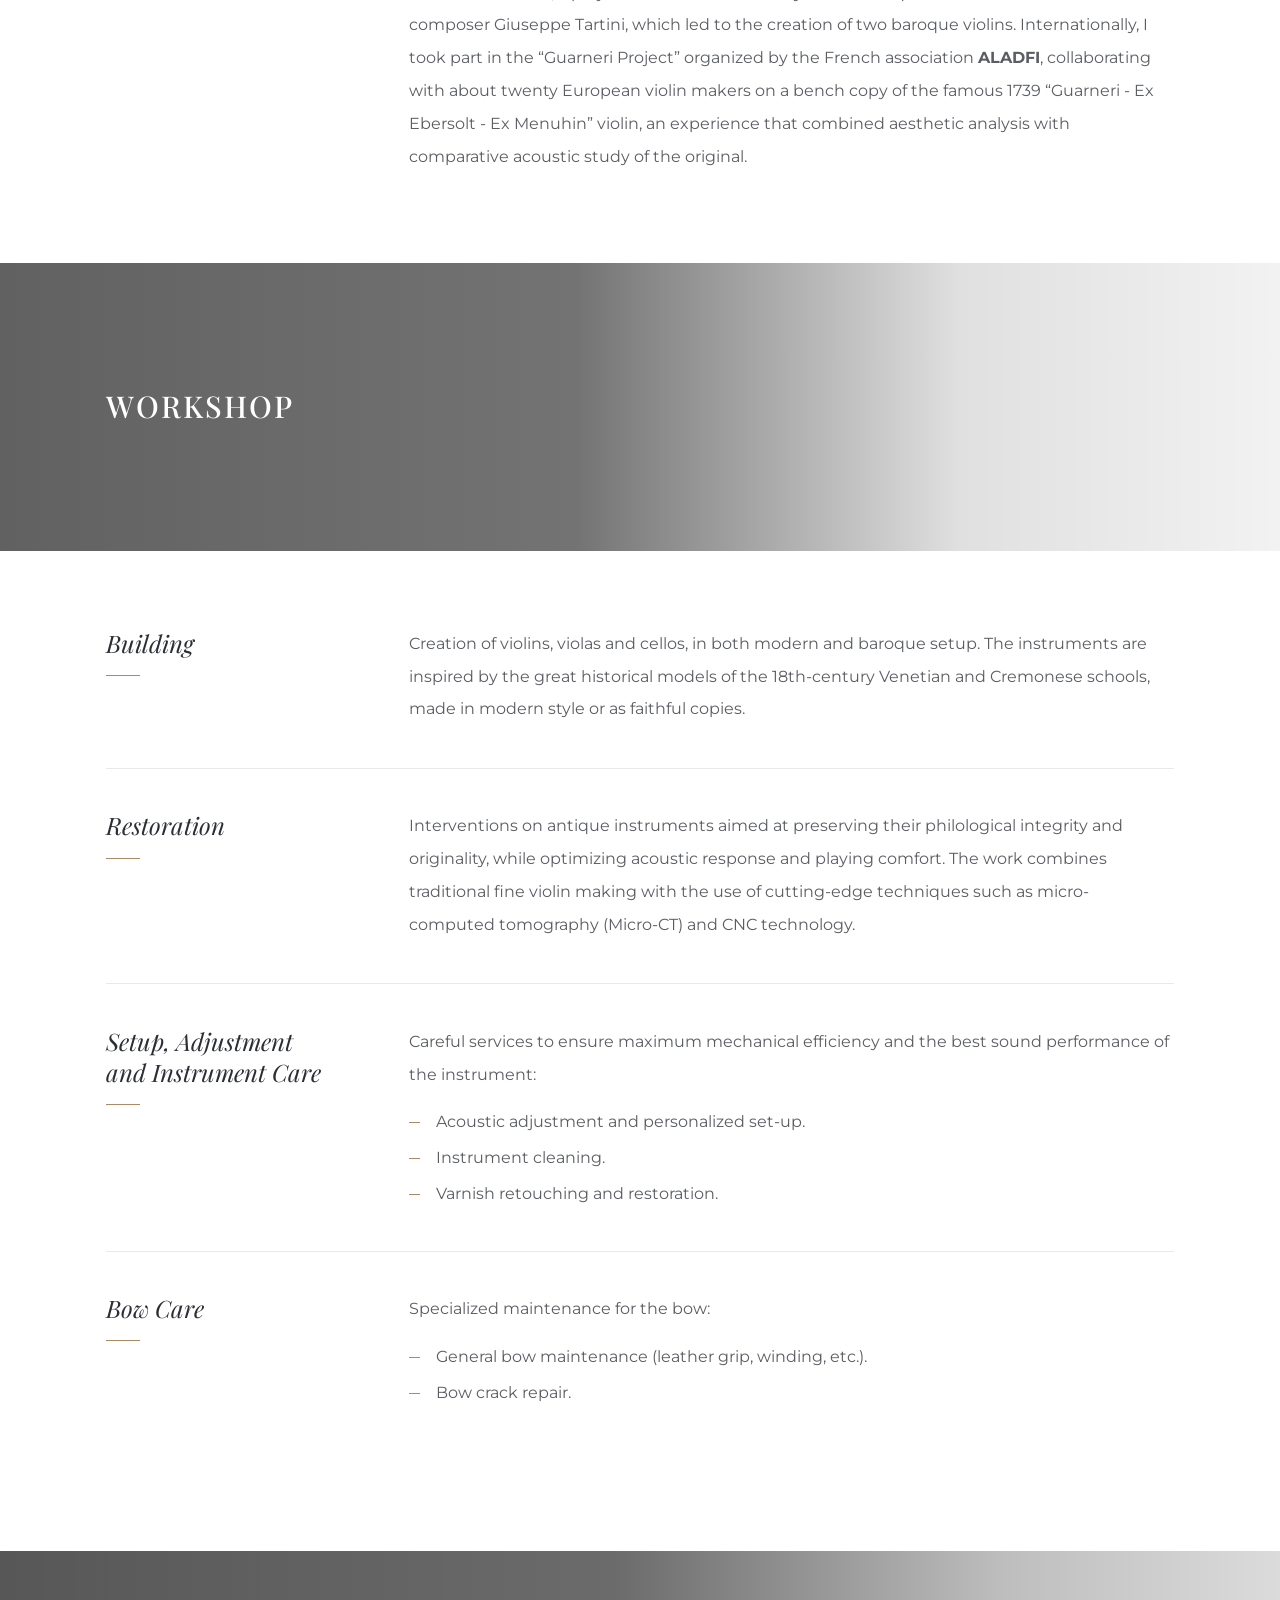
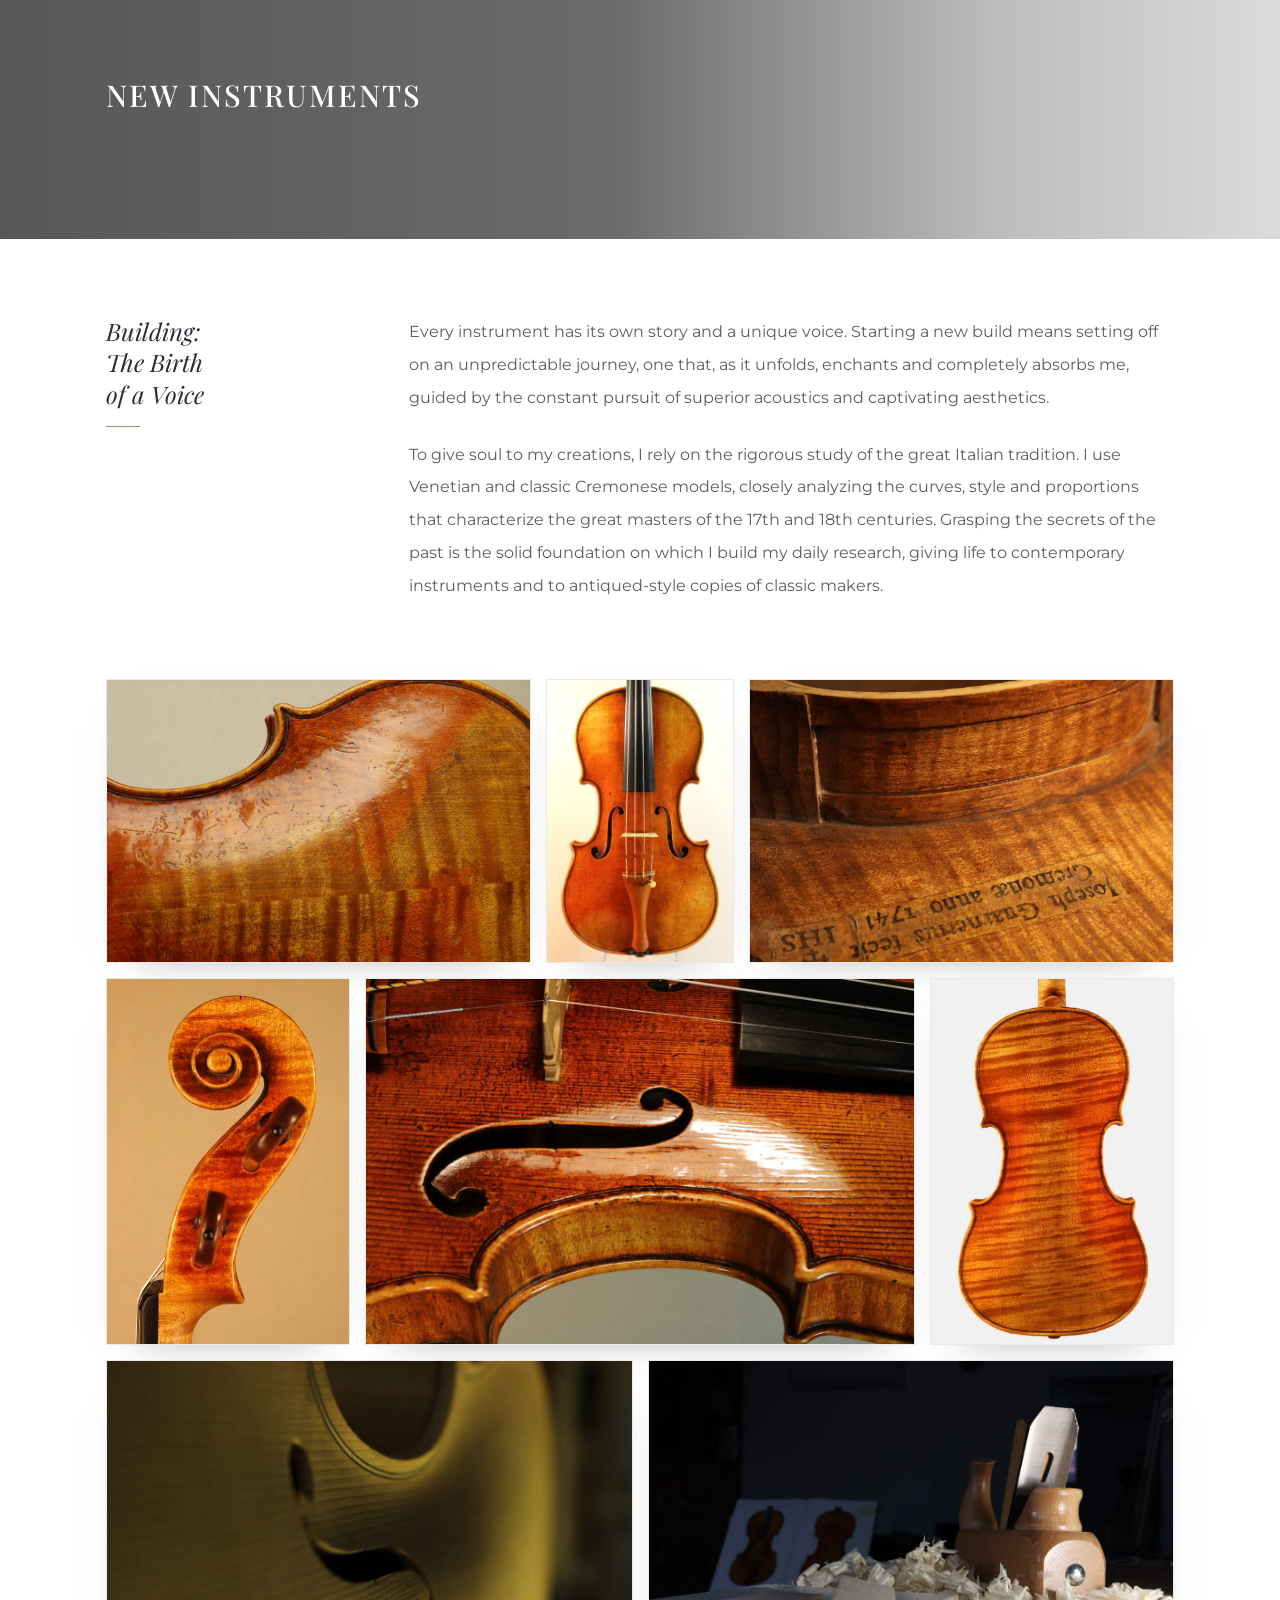
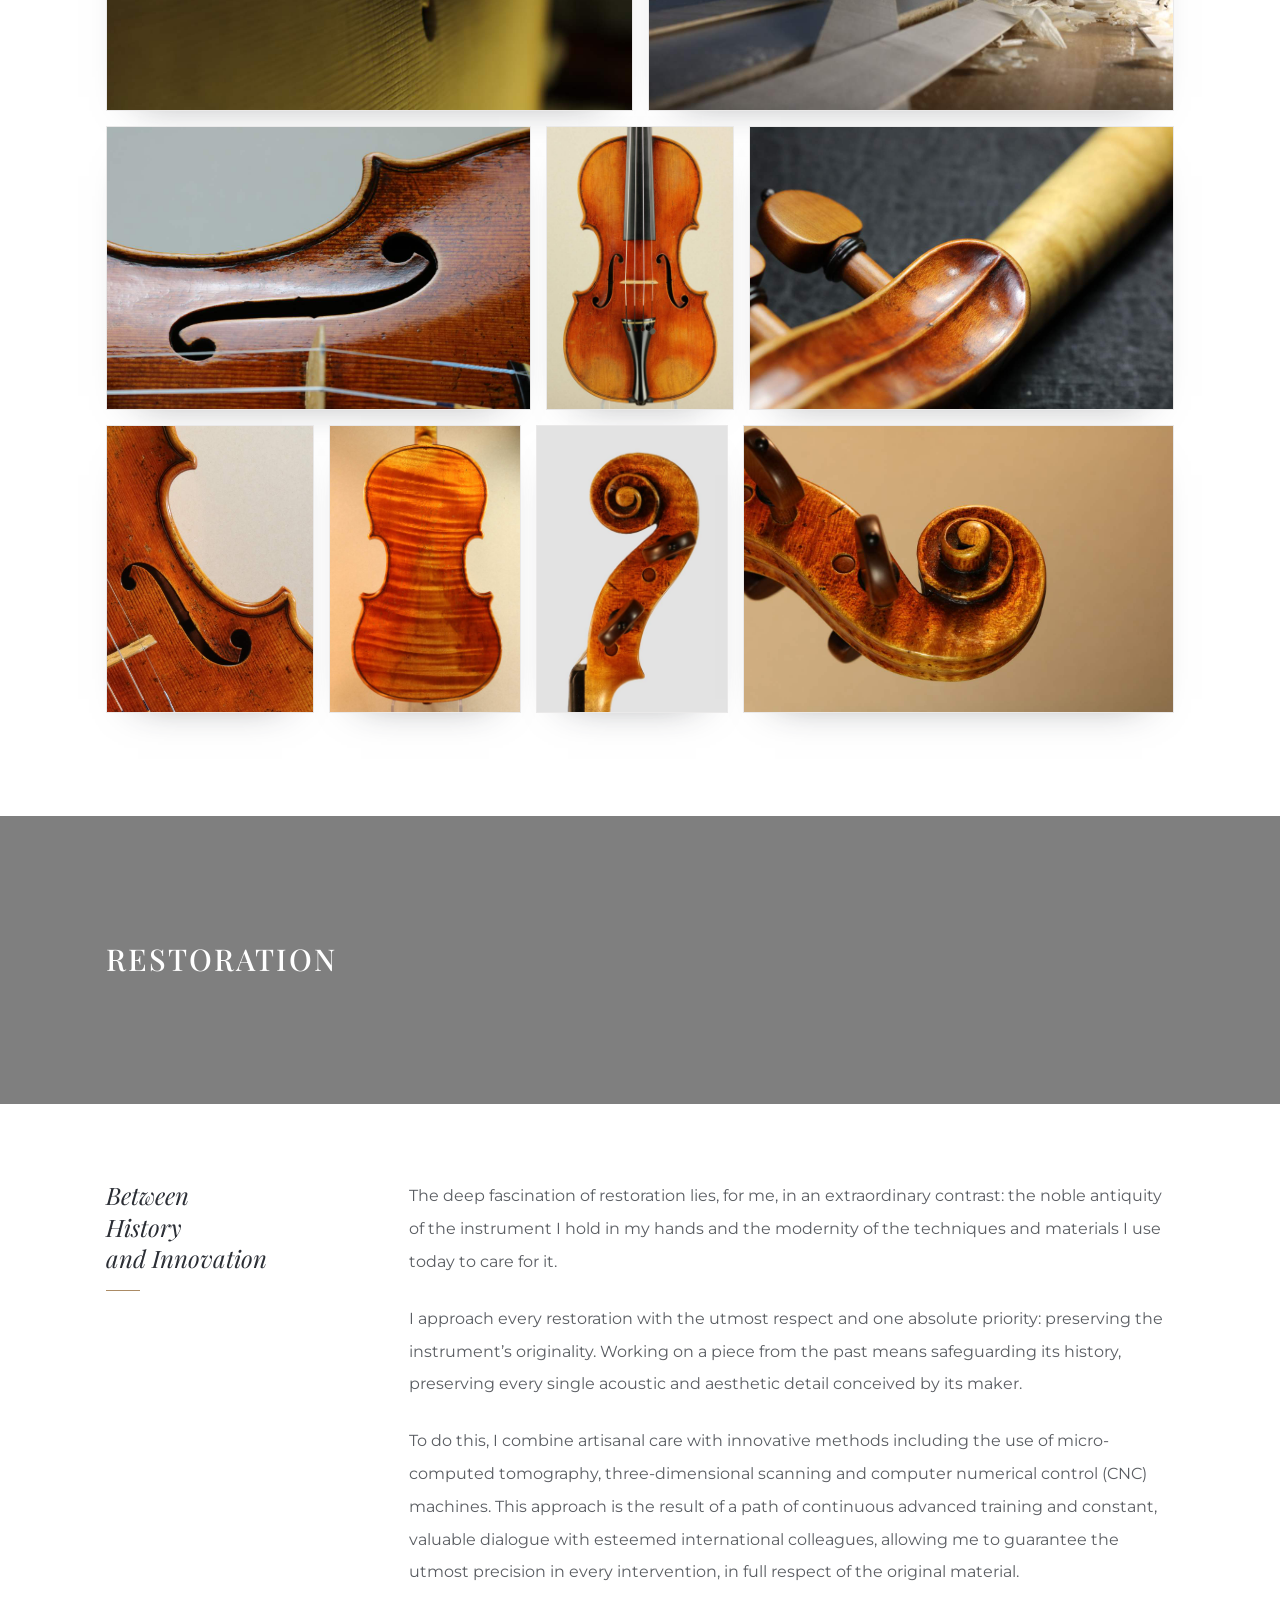
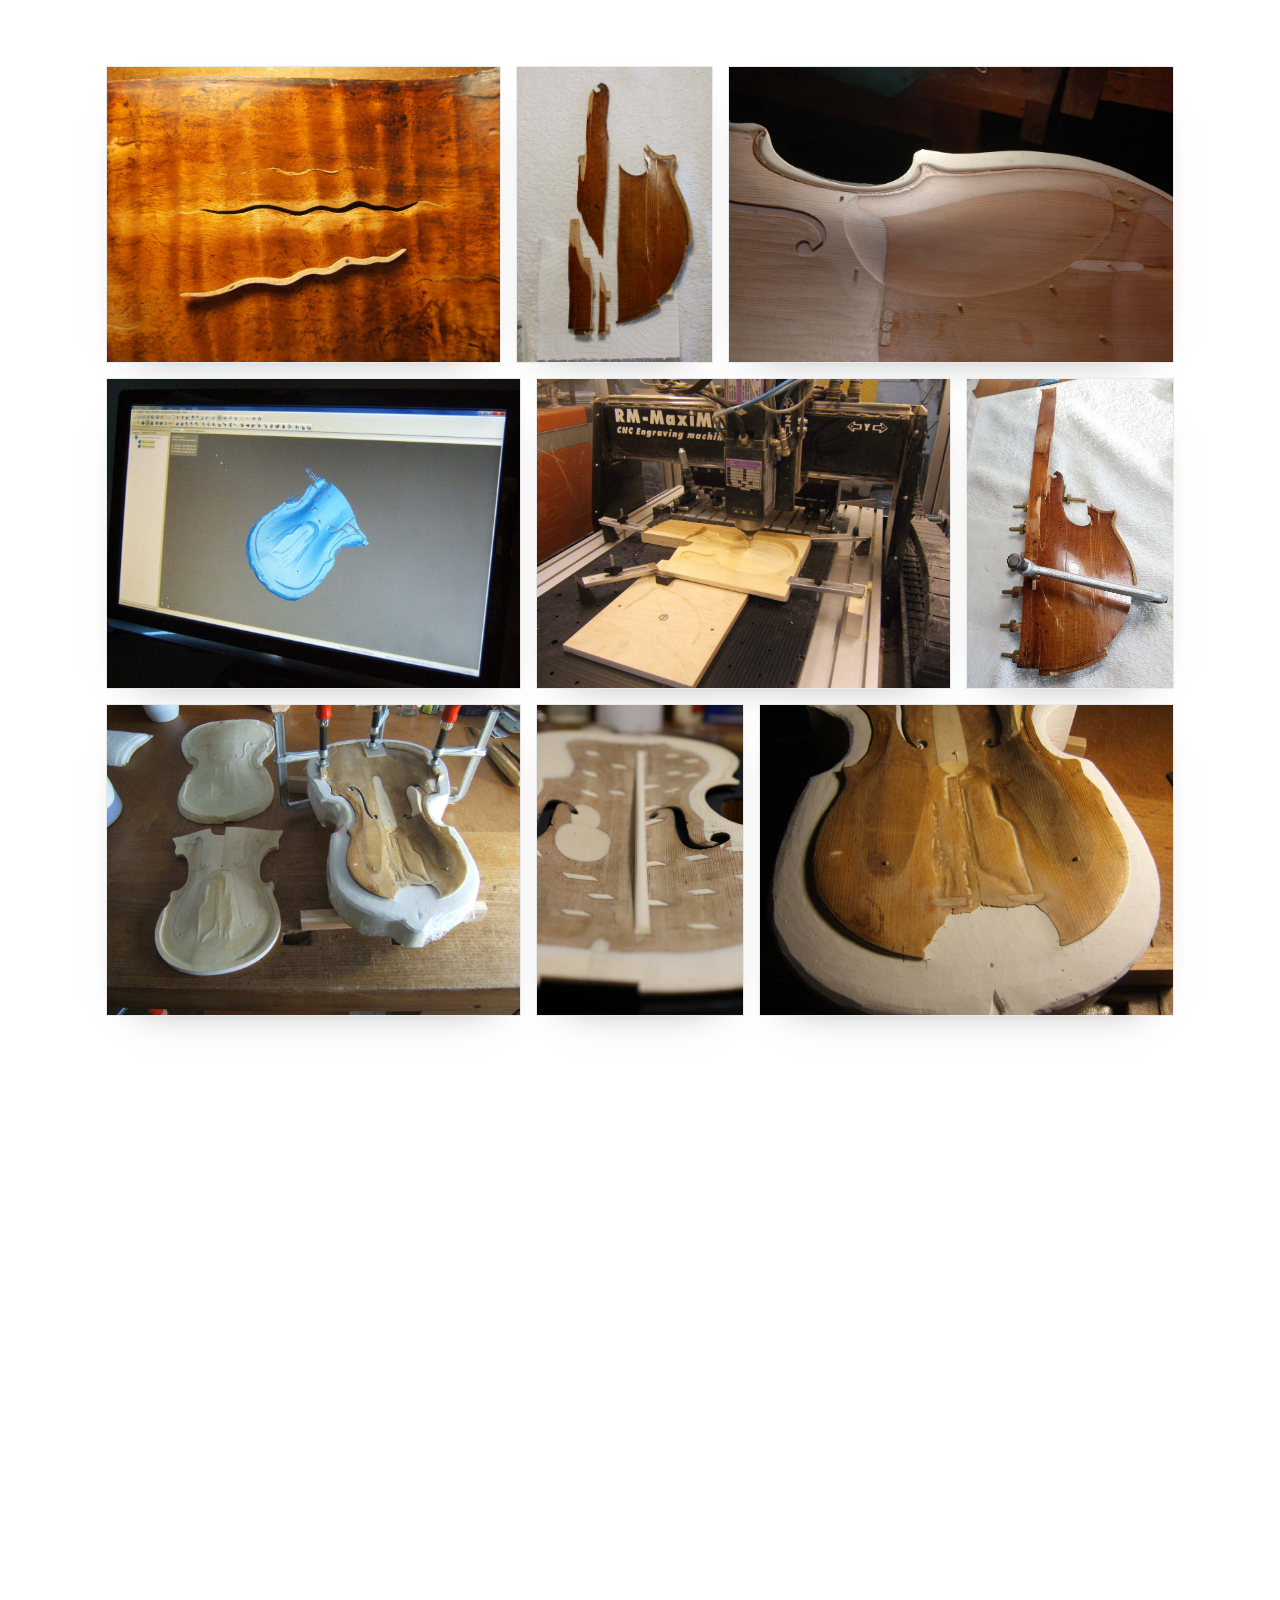
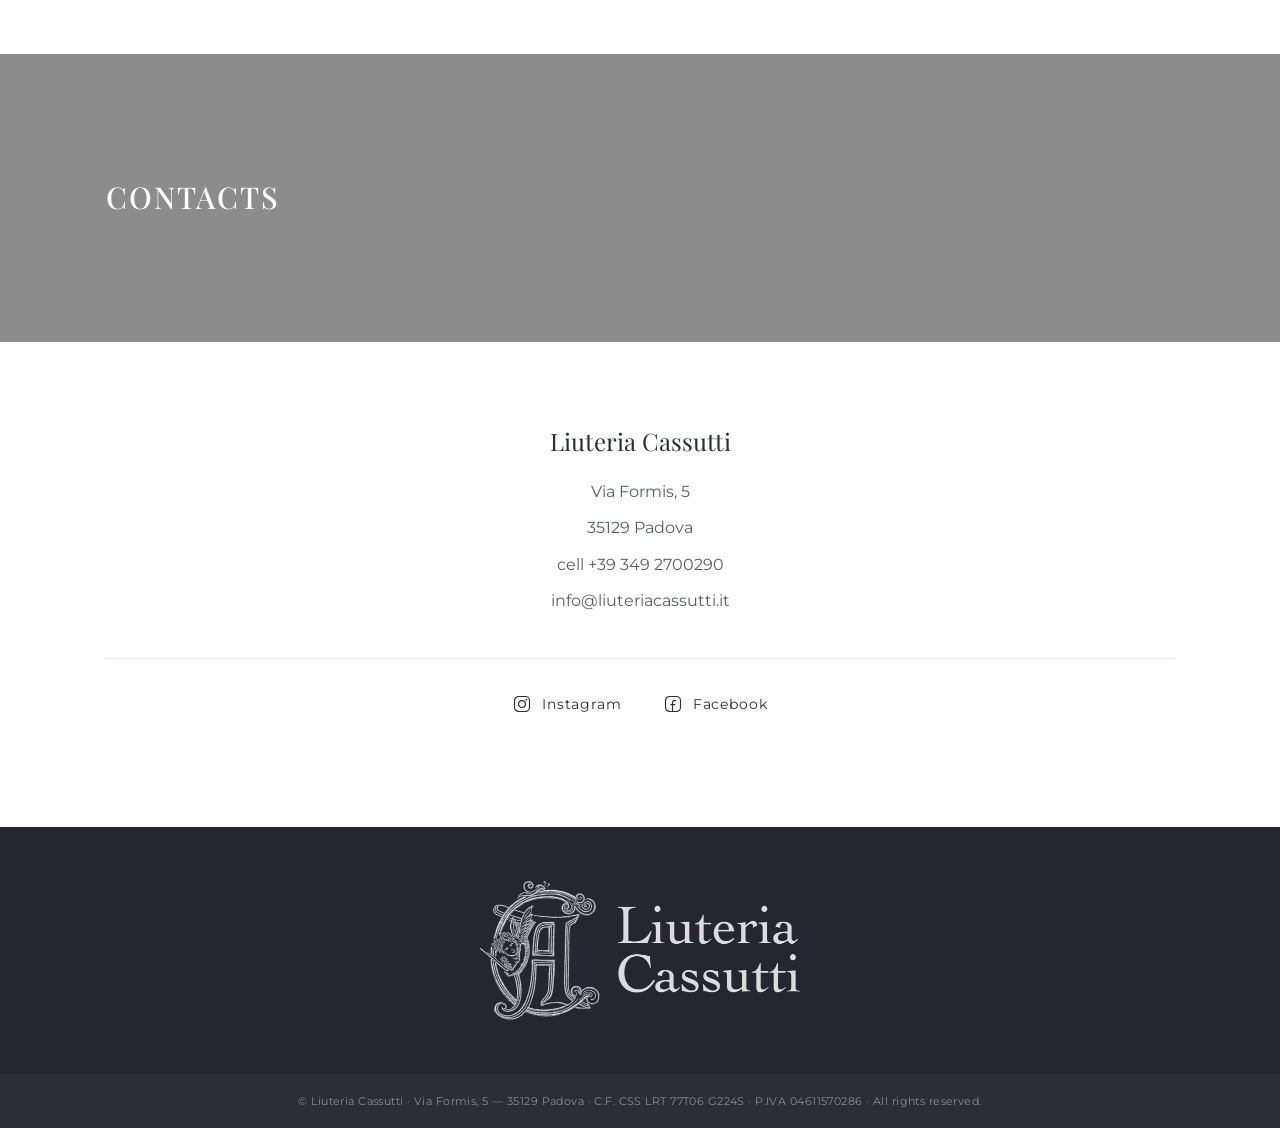
==== commit 666c9ccc: "feat(home): update intro prose text on home section - index.html: replace the right-column intro cop" ====
--- a/index.html
+++ b/index.html
@@ -86,9 +86,8 @@
       </div>
 
       <div class="intro-col intro-prose">
-        <p>Listening to wood through touch, capturing its scent and caressing its curves until you sense its secret life.</p>
-        <p>There is a subtle harmony in the flow of proportions of a bowed string instrument, the geometric quest for a shape that becomes elegance. But the true magic is revealed when that shape finds its voice: a unique, vibrant sound, capable of releasing deep, timeless emotions.</p>
-        <p>Building and restoring is, for me, the way of living this passion. A path made of patience, study and constant experimentation, to preserve and grow an age-old art that still today enchants the world with its mysterious charm.</p>
+        <p>Listening to wood through touch, catching its scent and tracing its curves until you sense its secret life. There is a subtle harmony in the flowing proportions of a bowed string instrument, a geometric search for a form that becomes elegance. But the true magic reveals itself when that form finds its voice: a unique, vibrant sound, capable of releasing deep and timeless emotions.</p>
+        <p>Making and restoring instruments is how I live this passion: a path of patience, study and constant experimentation. In particular, making copies allows me to “step into the shoes” of the classic Cremonese and Venetian makers of the eighteenth century, giving me the chance to explore techniques and approaches different from my own, which enrich and fascinate me every day.</p>
       </div>
 
     </div>
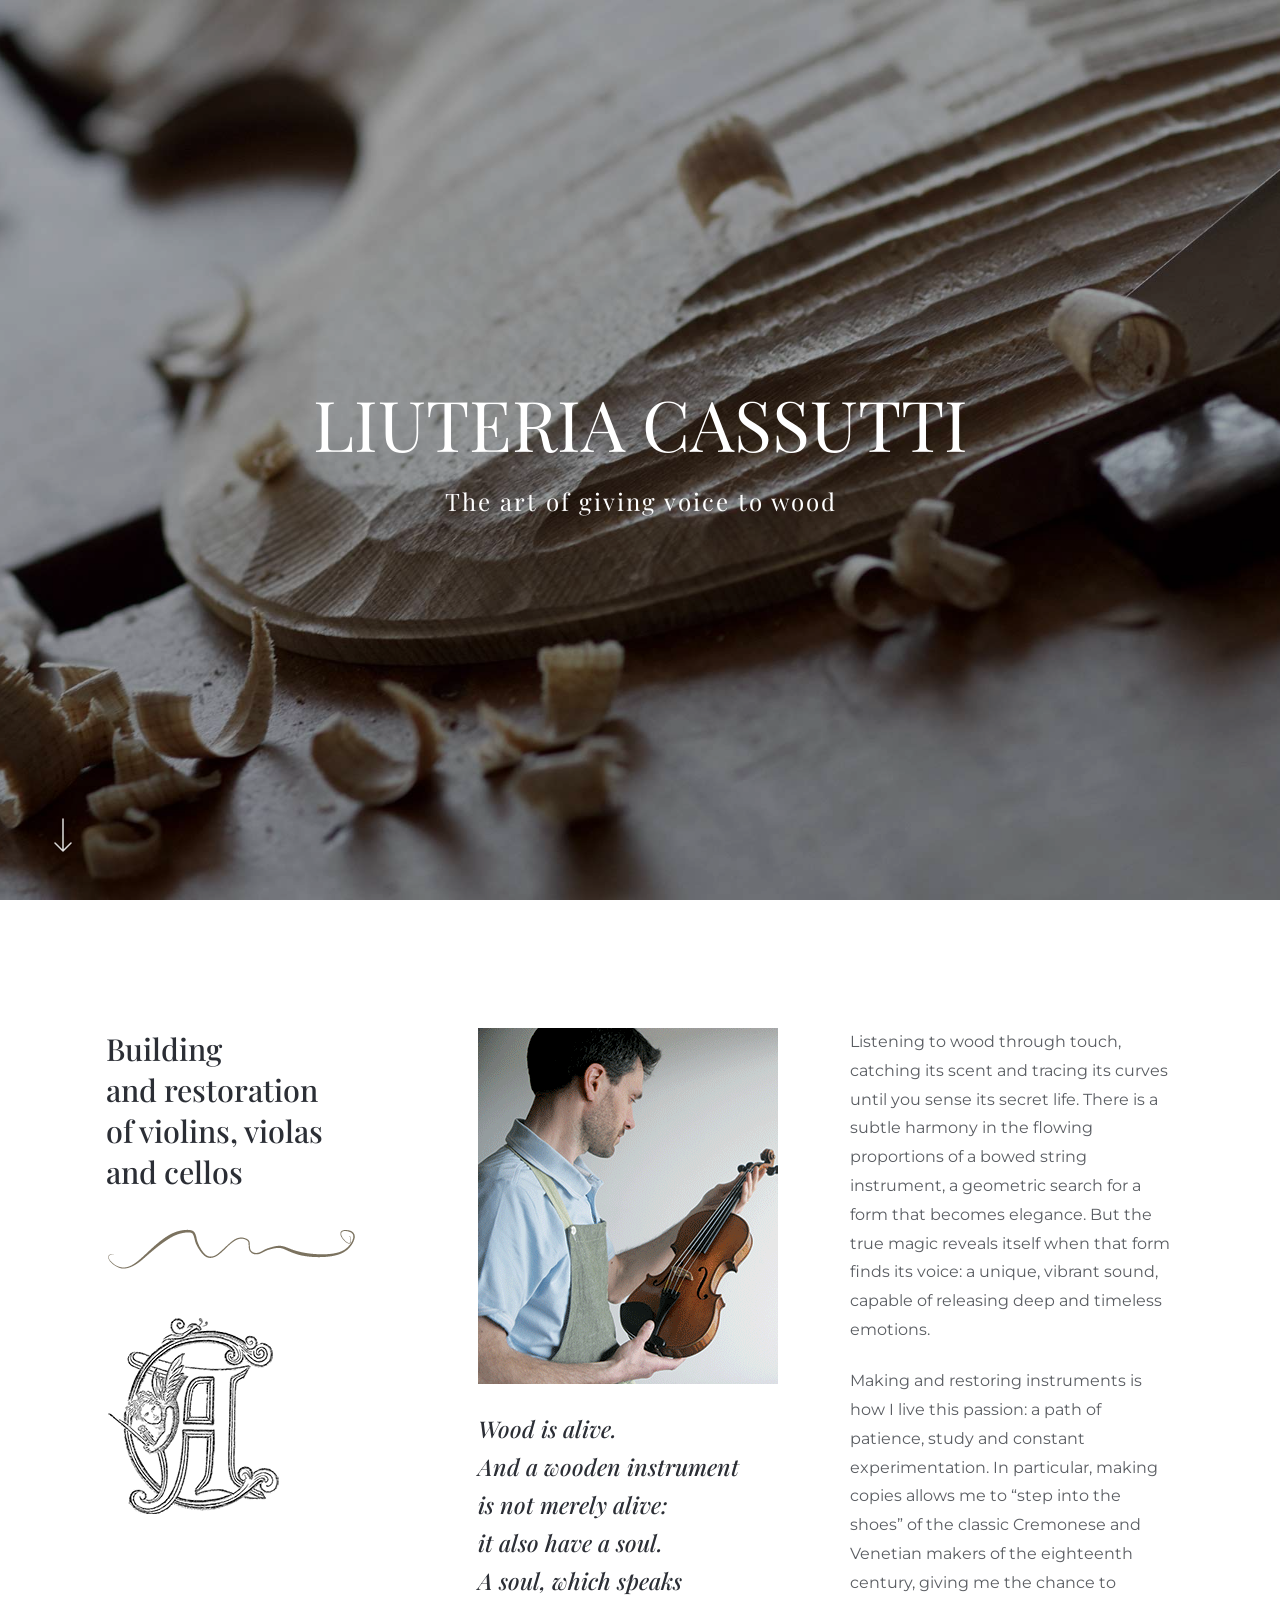
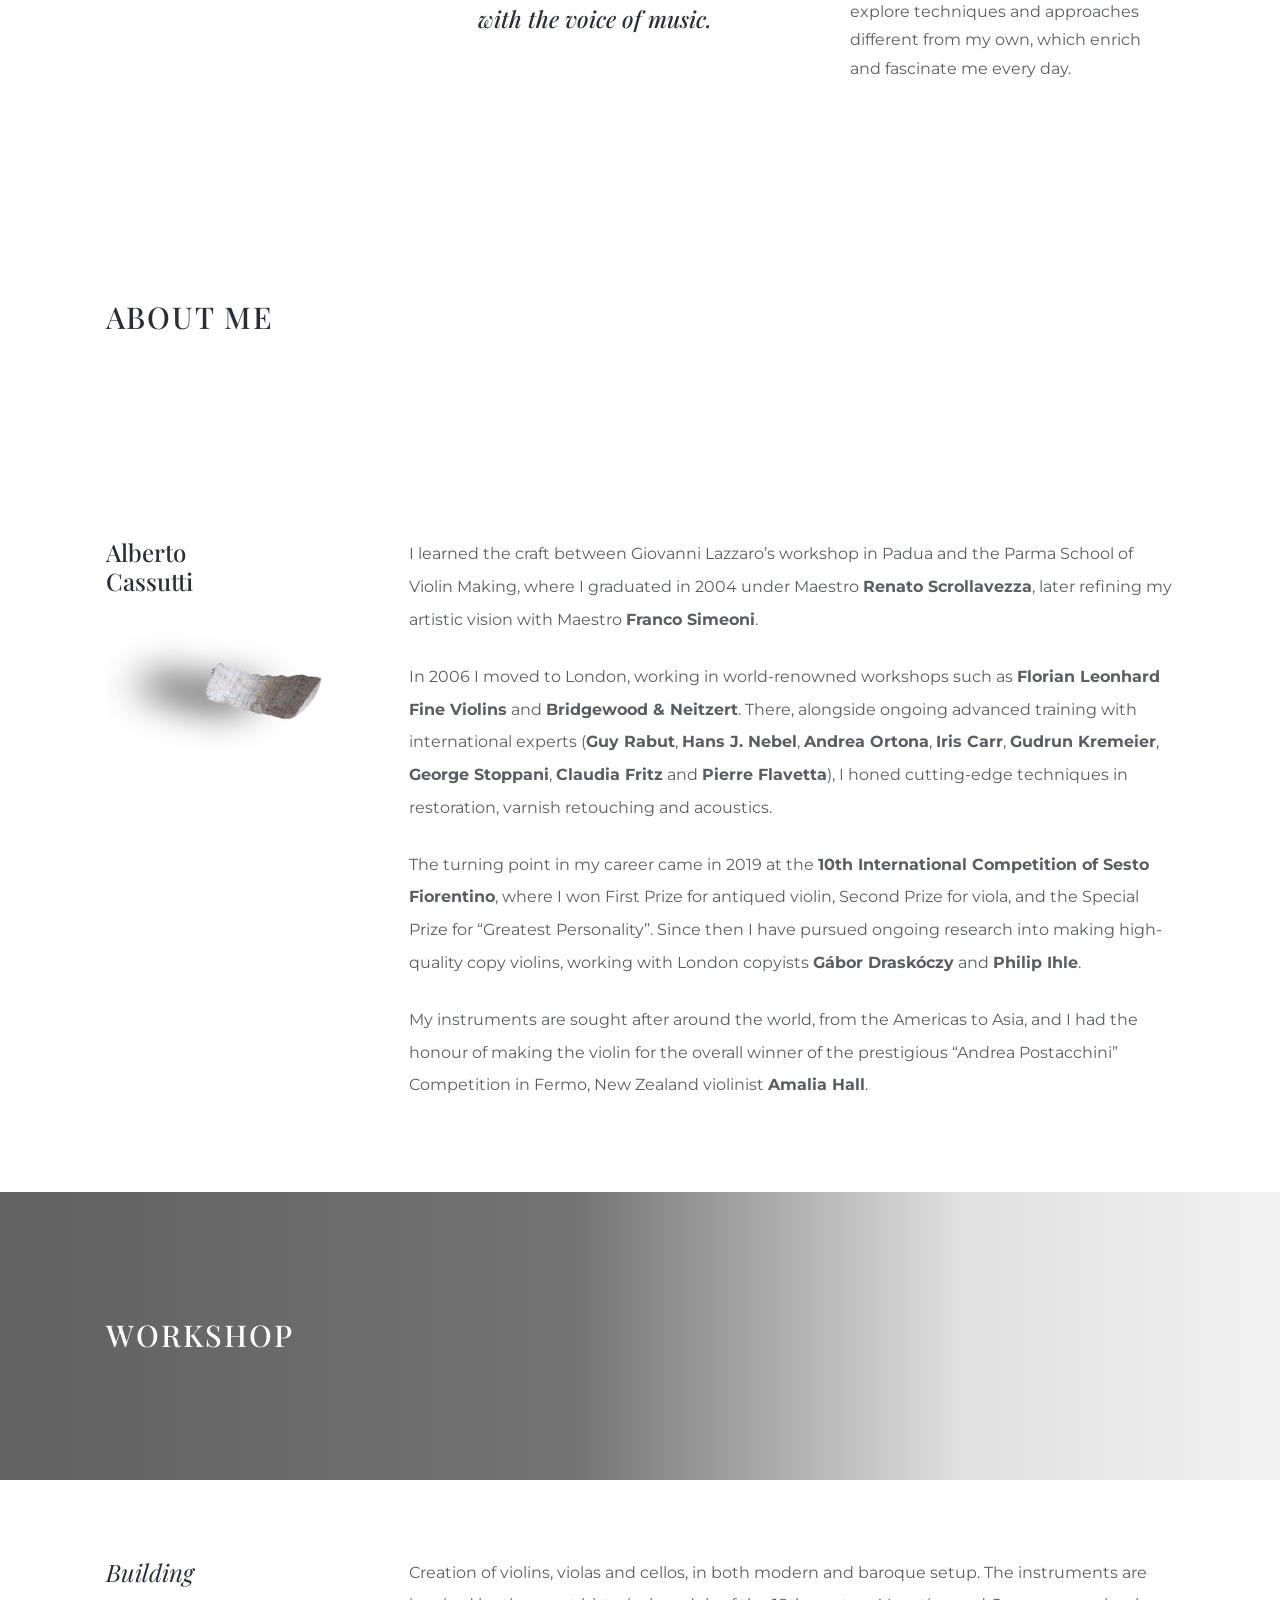
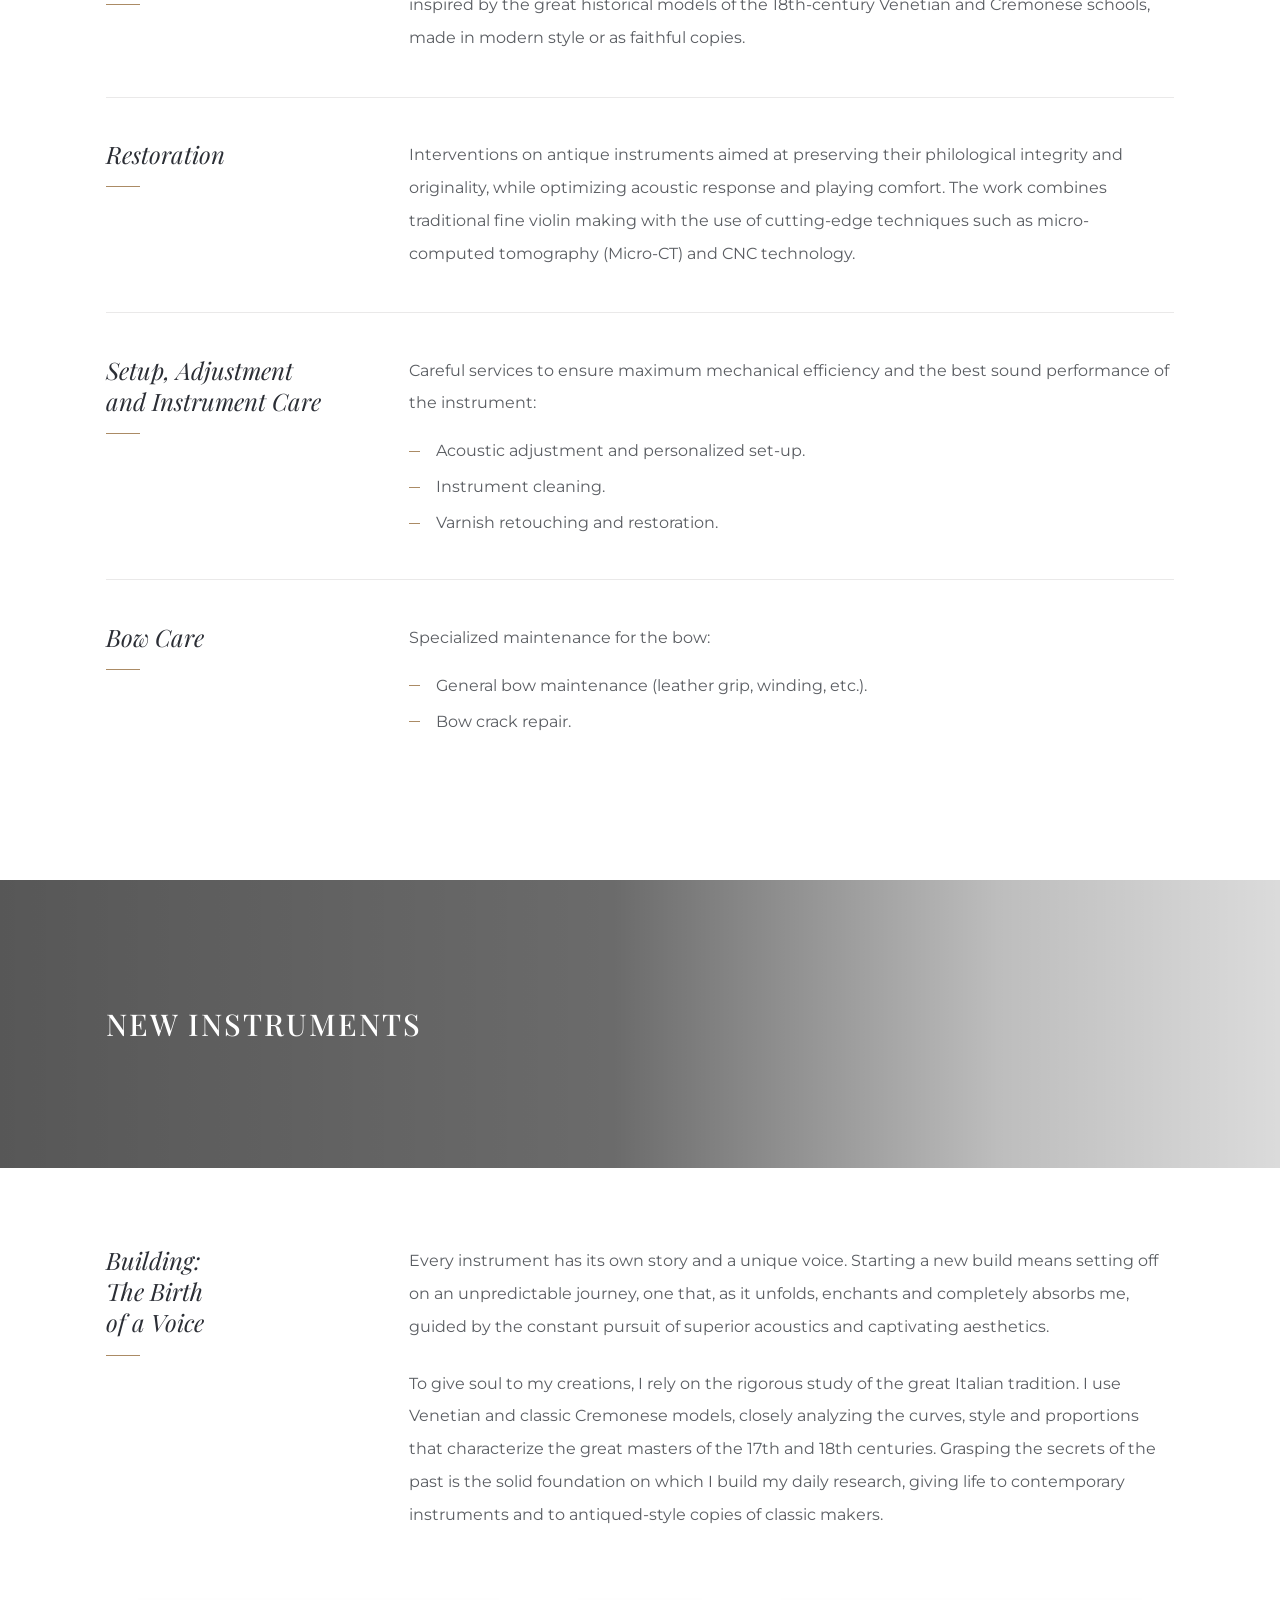
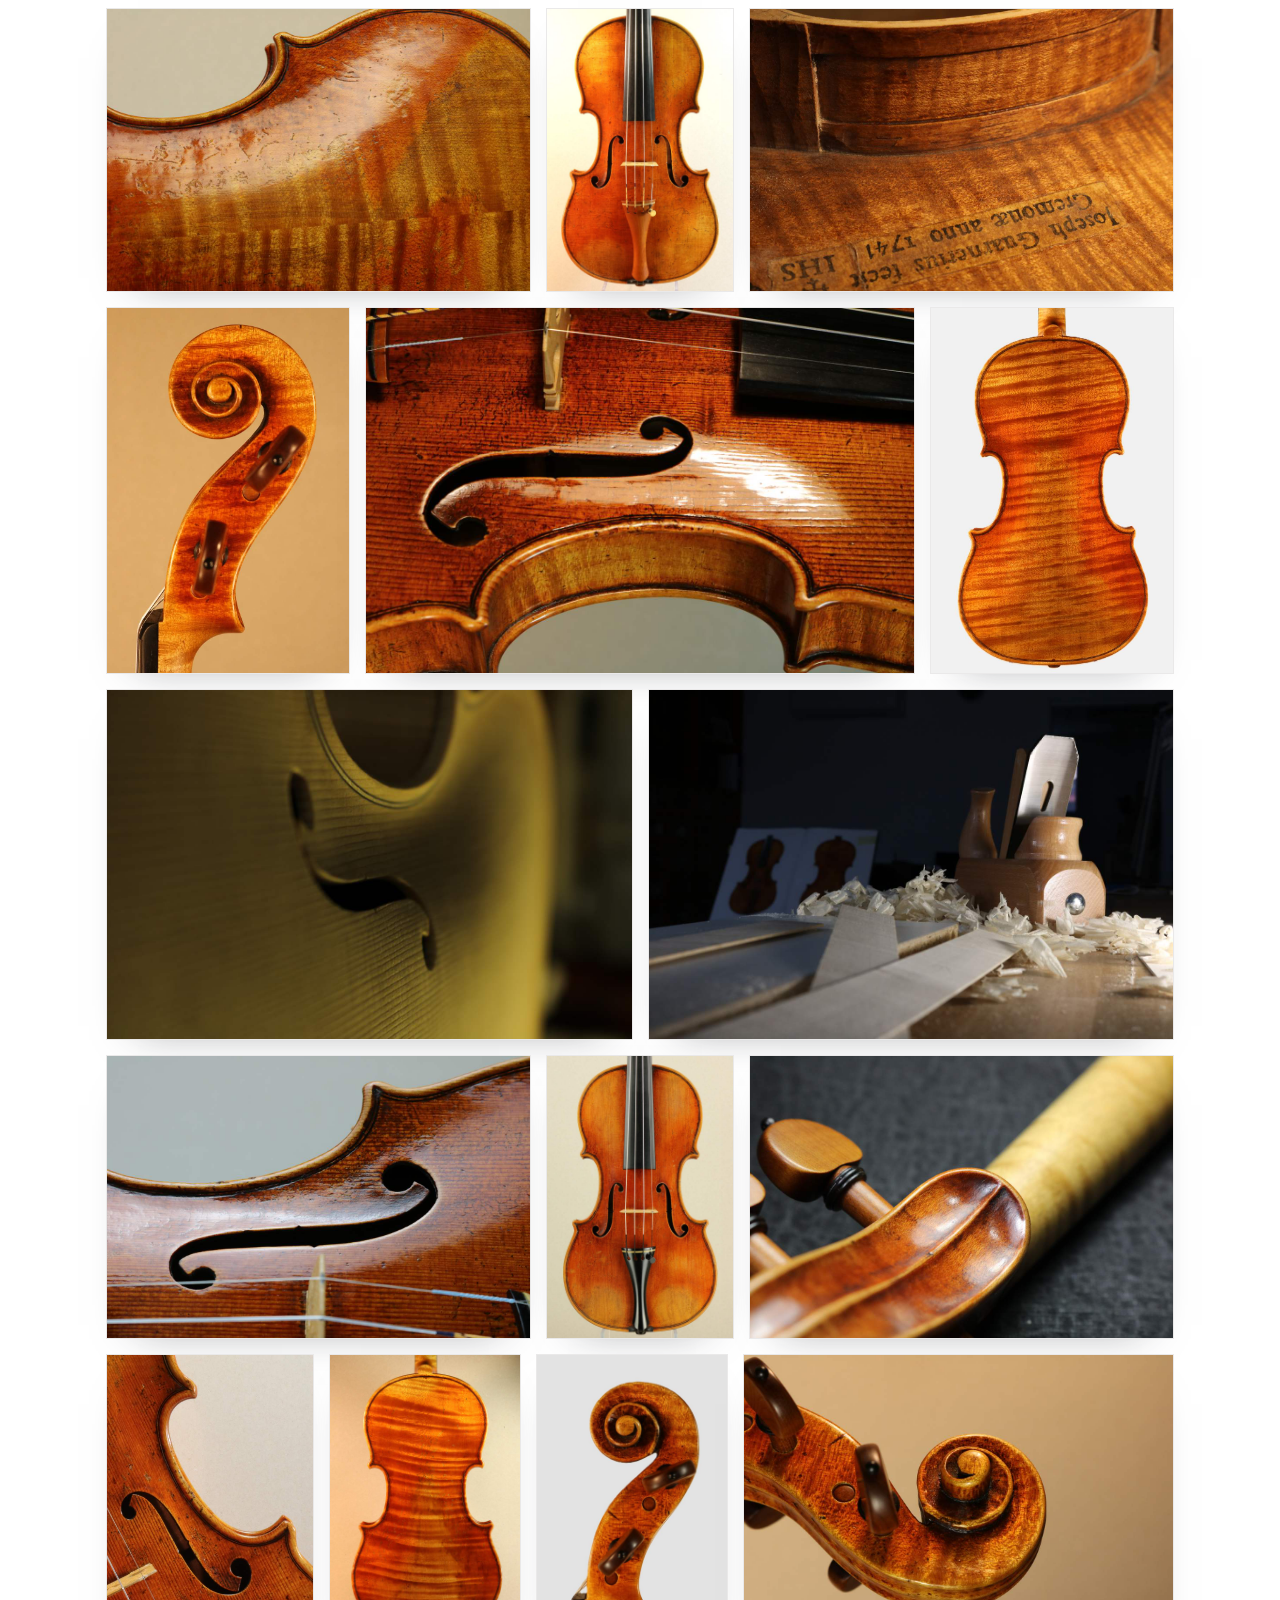
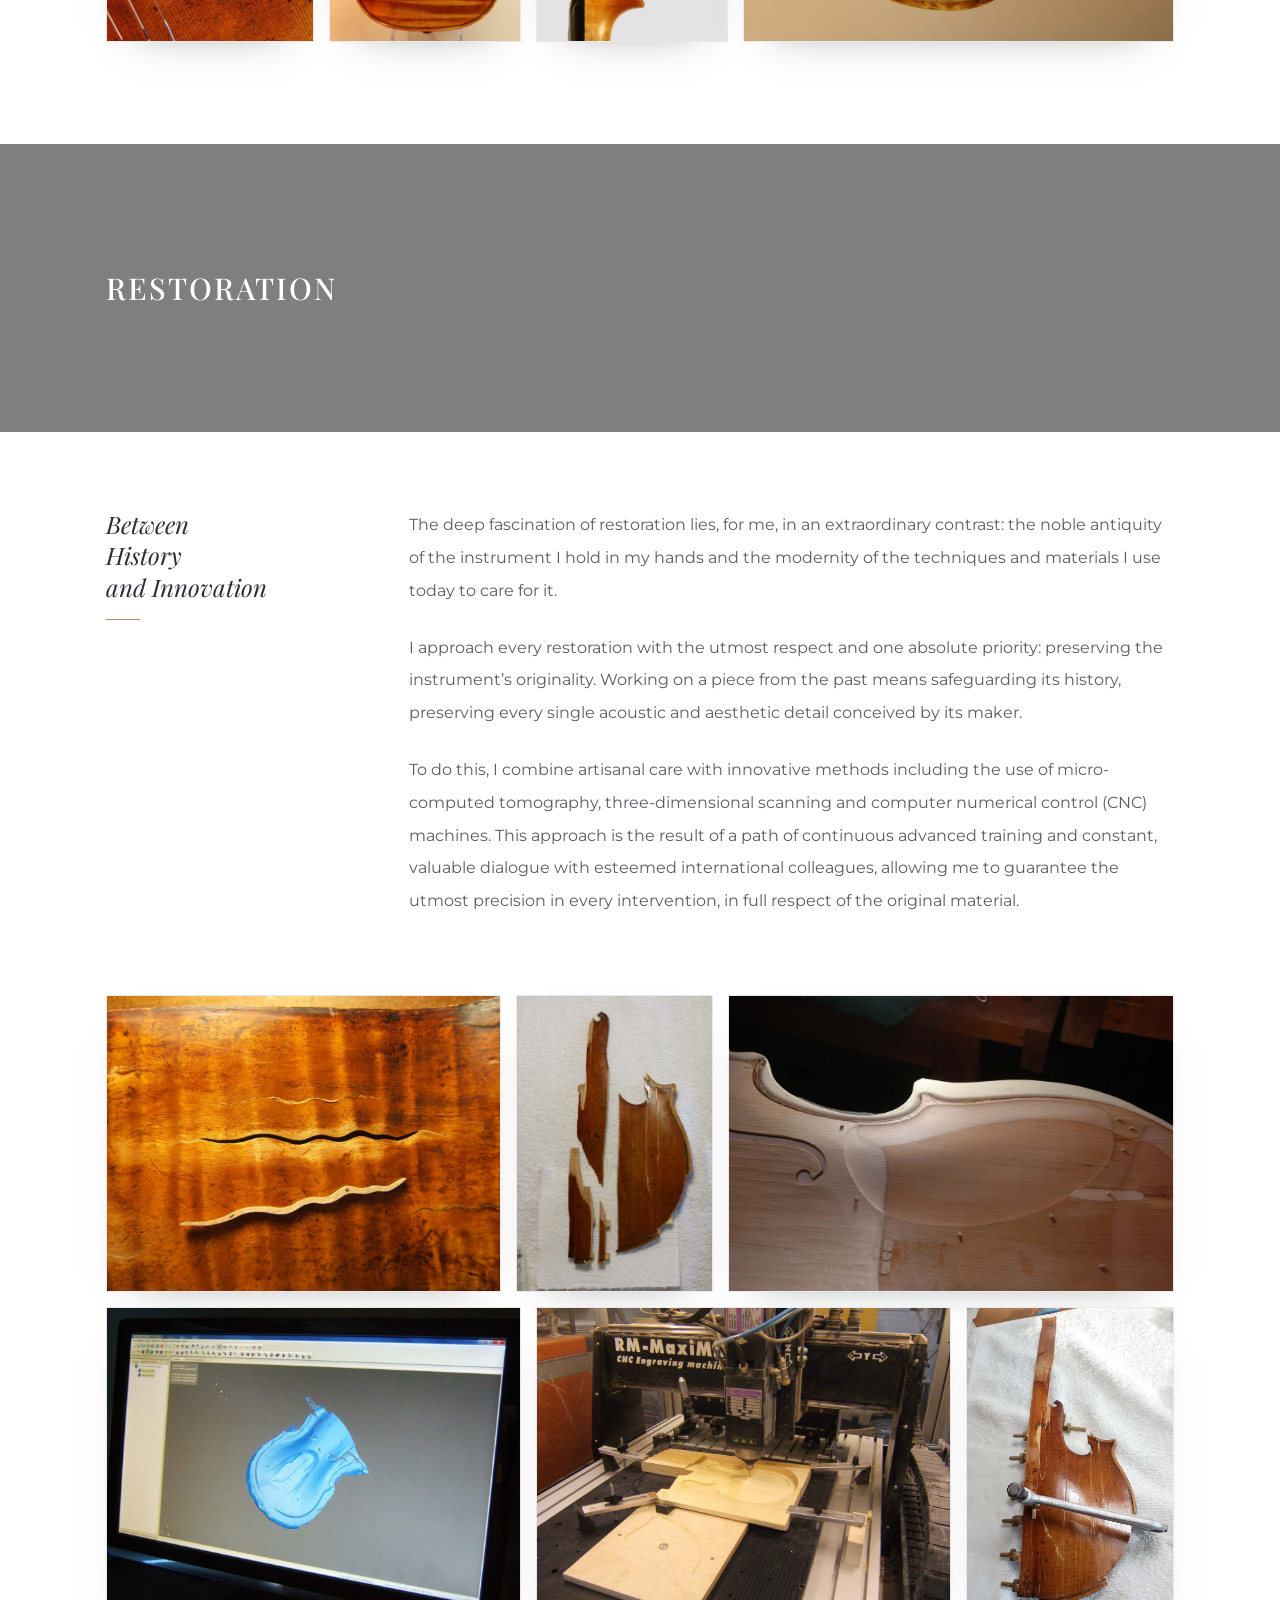
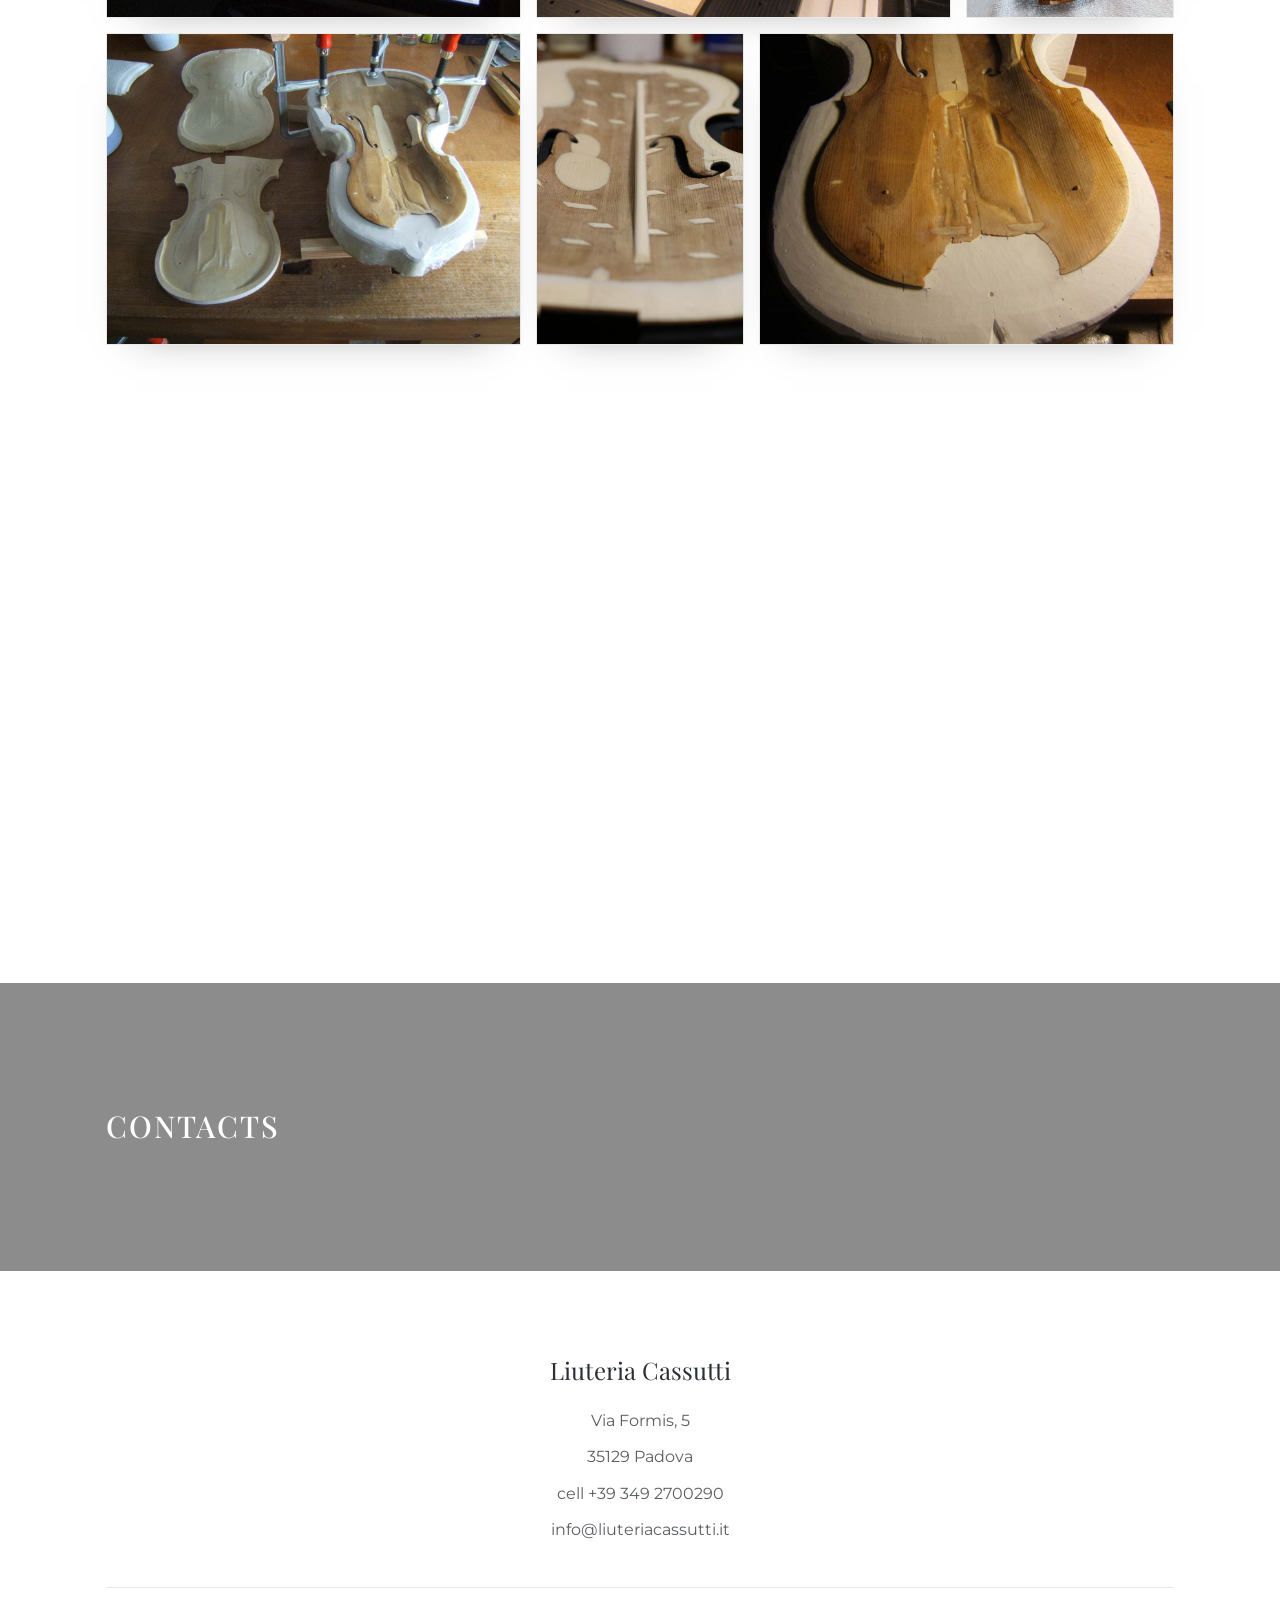
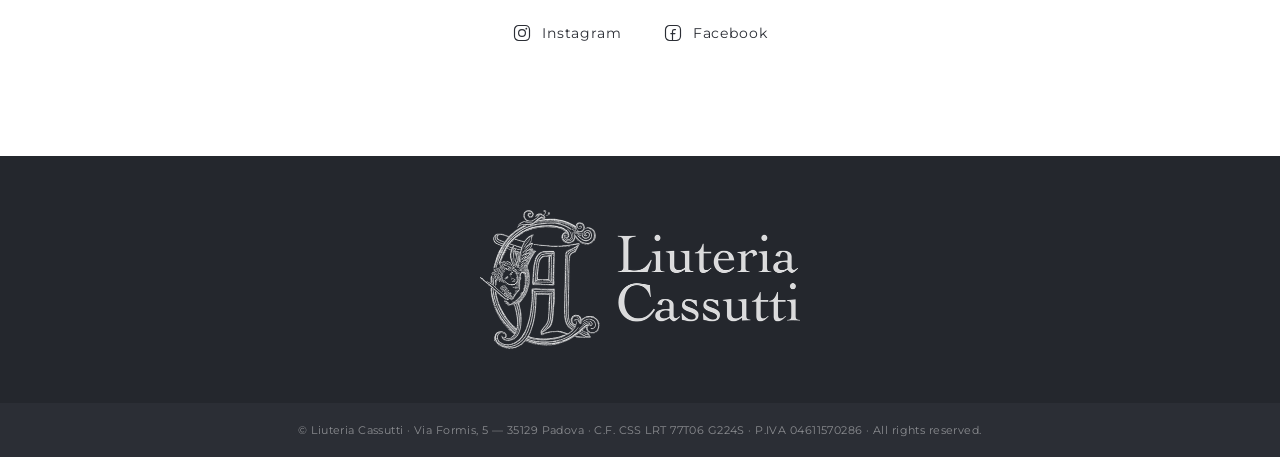
==== commit c2686f51: "feat(bio): shorten Alberto Cassutti's biography text - index.html: replace the six-paragraph bio wit" ====
--- a/index.html
+++ b/index.html
@@ -109,12 +109,10 @@
         <img class="bio-chip" src="images/truciolo.png" width="180" height="118" alt="">
       </div>
       <div class="bio-prose">
-        <p>I learned the art of violin making through two parallel and complementary paths: practical training in the workshop of Giovanni Lazzaro in Padua, and studies at the Violin Making School of Parma, led by Maestro <strong>Renato Scrollavezza</strong>, where I graduated in 2004.</p>
-        <p>In 2006 I moved to London, where I worked at prestigious workshops such as <strong>Bridgewood &amp; Neitzert</strong> and <strong>Florian Leonhard Fine Violins</strong>, specializing in the most refined restoration techniques. I constantly broadened my technical knowledge through advanced courses with internationally renowned professionals — including <strong>Guy Rabut</strong>, <strong>Hans J. Nebel</strong>, <strong>Andrea Ortona</strong>, <strong>Iris Carr</strong>, <strong>Gudrun Kremeier</strong>, <strong>George Stoppani</strong>, <strong>Claudia Fritz</strong> and <strong>Pierre Flavetta</strong> — refining crucial skills in setup, varnish retouching, acoustics and innovative restoration methods.</p>
-        <p>Meeting Maestro <strong>Franco Simeoni</strong> marked a profound personal and artistic growth: he gave me the confidence needed to build with ease and freedom, teaching me deep respect for every instrument and for its maker, each the guardian of a unique expression.</p>
-        <p>A turning point in my career came in the summer of 2019 at the <strong>10th International Violin Making Competition of Sesto Fiorentino</strong>, where I received three prestigious awards: First Prize for the antiqued violin, Second Prize for the antiqued viola, and the Special &#8220;Greatest Personality&#8221; Prize. This success opened the doors to the international market, allowing me to export my instruments worldwide, from Europe to America, all the way to Australia, China and Japan. Among the most rewarding collaborations, I proudly recall building the violin for the overall winner of the 20th &#8220;Andrea Postacchini&#8221; Violin Competition in Fermo, awarded to the talented New Zealand violinist <strong>Amalia Hall</strong>.</p>
-        <p>The restoration of fine antique Italian instruments is, for me, the main inspiration for creating new instruments in the antiqued style. Making faithful copies of the great classics of 18th-century Cremonese violin making is a daily exercise, fueled by constant dialogue with expert copyists of the caliber of <strong>Gábor Draskóczy</strong> and <strong>Philip Ihle</strong>, which satisfies my ongoing desire for acoustic and aesthetic research and refinement.</p>
-        <p>I firmly believe that dialogue and synergy among colleagues are vital to the evolution of this craft. This is why I actively take part in collective building and research projects. In 2023, together with Francesco Piasentini and Damien Sainmont, we carried out the initiative &#8220;<strong>A Violin for Tartini</strong>&#8221;, a project focused on the study of the baroque instrument and the composer Giuseppe Tartini, which led to the creation of two baroque violins. Internationally, I took part in the &#8220;Guarneri Project&#8221; organized by the French association <strong>ALADFI</strong>, collaborating with about twenty European violin makers on a bench copy of the famous 1739 &#8220;Guarneri - Ex Ebersolt - Ex Menuhin&#8221; violin, an experience that combined aesthetic analysis with comparative acoustic study of the original.</p>
+        <p>I learned the craft between Giovanni Lazzaro&#8217;s workshop in Padua and the Parma School of Violin Making, where I graduated in 2004 under Maestro <strong>Renato Scrollavezza</strong>, later refining my artistic vision with Maestro <strong>Franco Simeoni</strong>.</p>
+        <p>In 2006 I moved to London, working in world-renowned workshops such as <strong>Florian Leonhard Fine Violins</strong> and <strong>Bridgewood &amp; Neitzert</strong>. There, alongside ongoing advanced training with international experts (<strong>Guy Rabut</strong>, <strong>Hans J. Nebel</strong>, <strong>Andrea Ortona</strong>, <strong>Iris Carr</strong>, <strong>Gudrun Kremeier</strong>, <strong>George Stoppani</strong>, <strong>Claudia Fritz</strong> and <strong>Pierre Flavetta</strong>), I honed cutting-edge techniques in restoration, varnish retouching and acoustics.</p>
+        <p>The turning point in my career came in 2019 at the <strong>10th International Competition of Sesto Fiorentino</strong>, where I won First Prize for antiqued violin, Second Prize for viola, and the Special Prize for &#8220;Greatest Personality&#8221;. Since then I have pursued ongoing research into making high-quality copy violins, working with London copyists <strong>Gábor Draskóczy</strong> and <strong>Philip Ihle</strong>.</p>
+        <p>My instruments are sought after around the world, from the Americas to Asia, and I had the honour of making the violin for the overall winner of the prestigious &#8220;Andrea Postacchini&#8221; Competition in Fermo, New Zealand violinist <strong>Amalia Hall</strong>.</p>
       </div>
     </div>
 
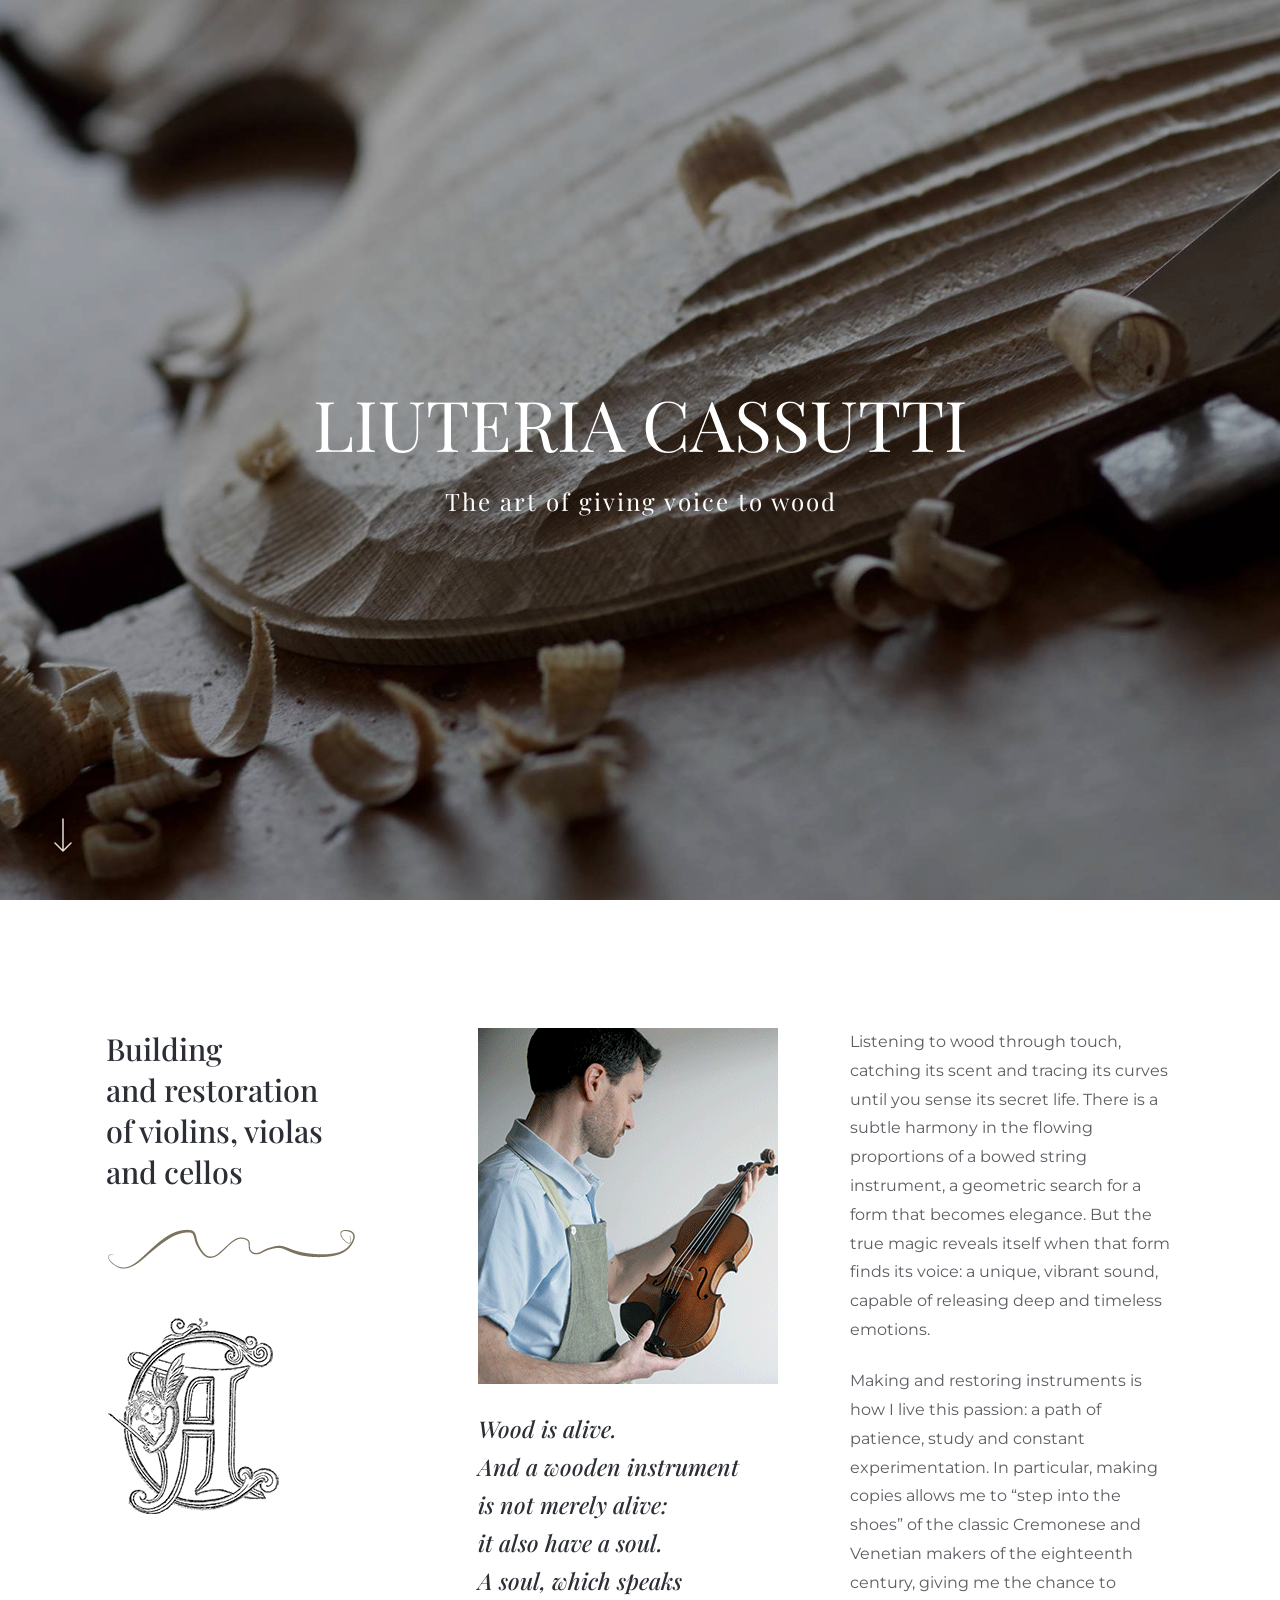
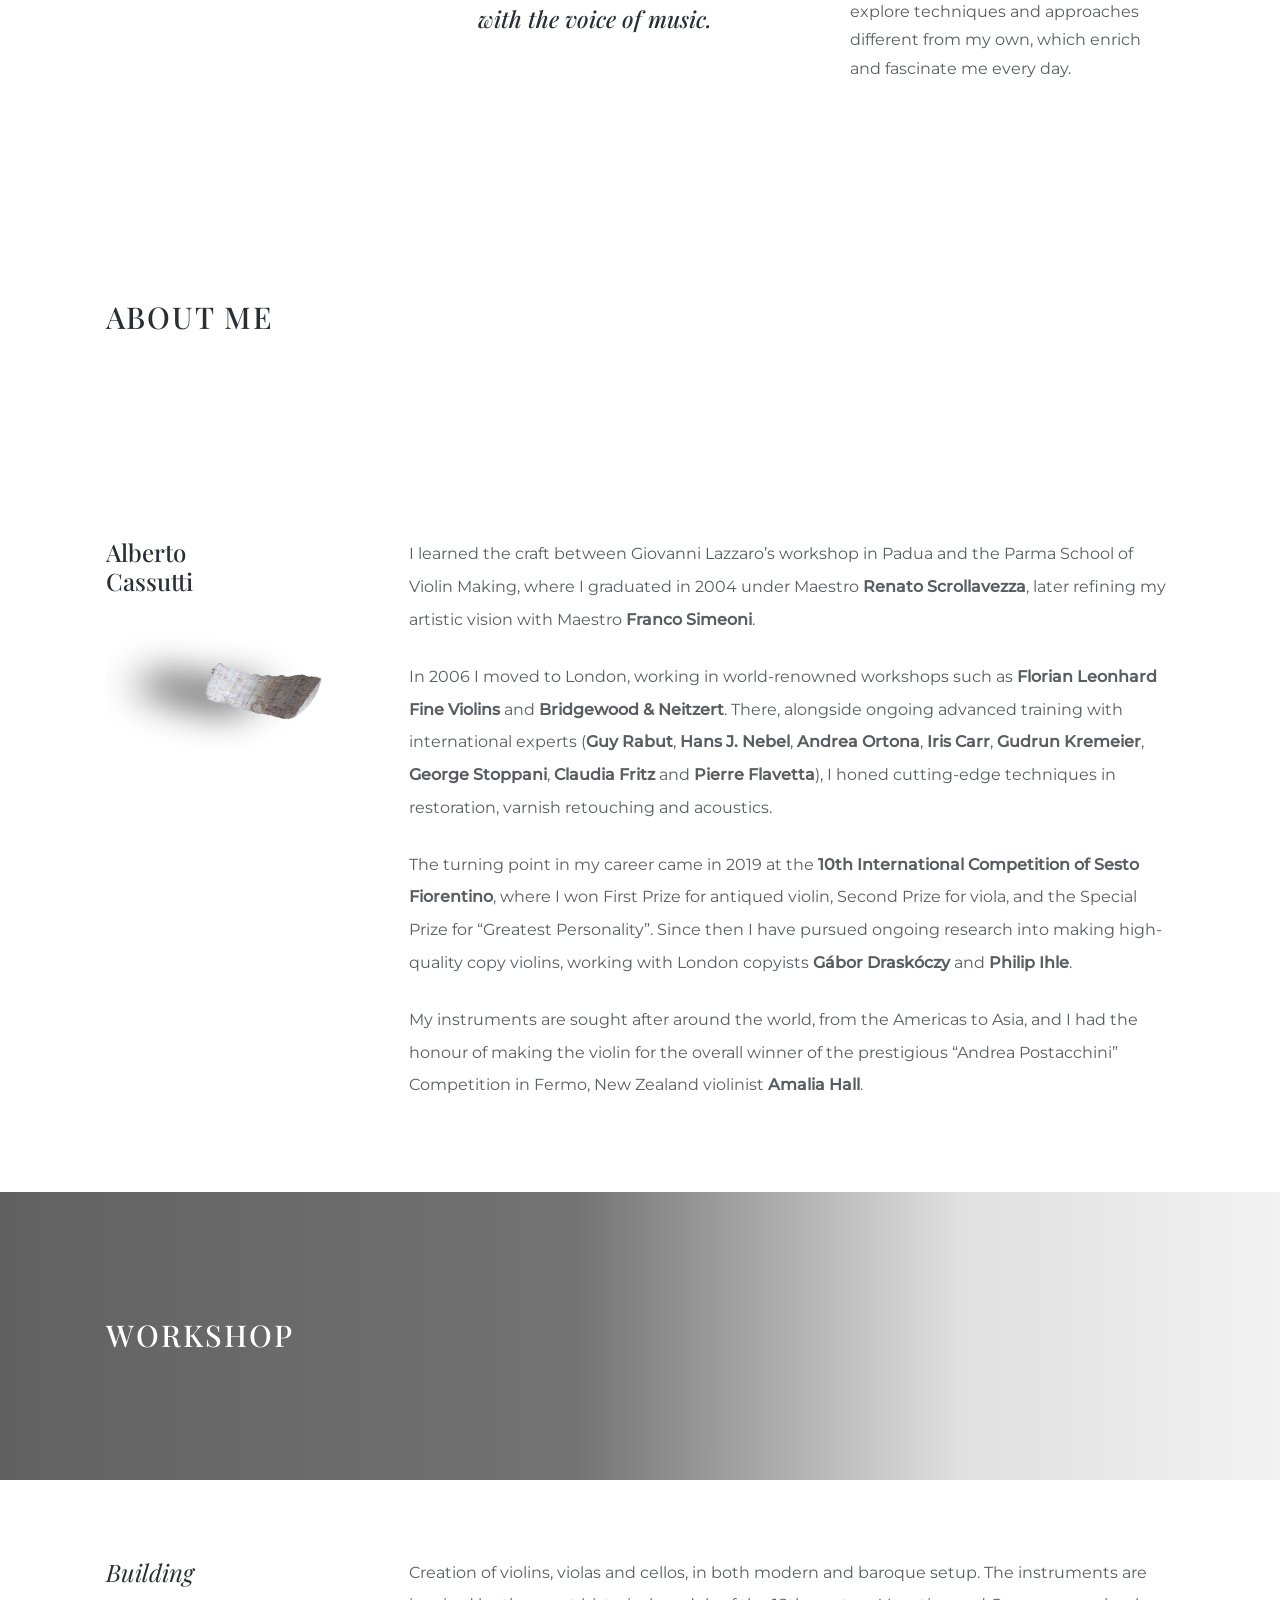
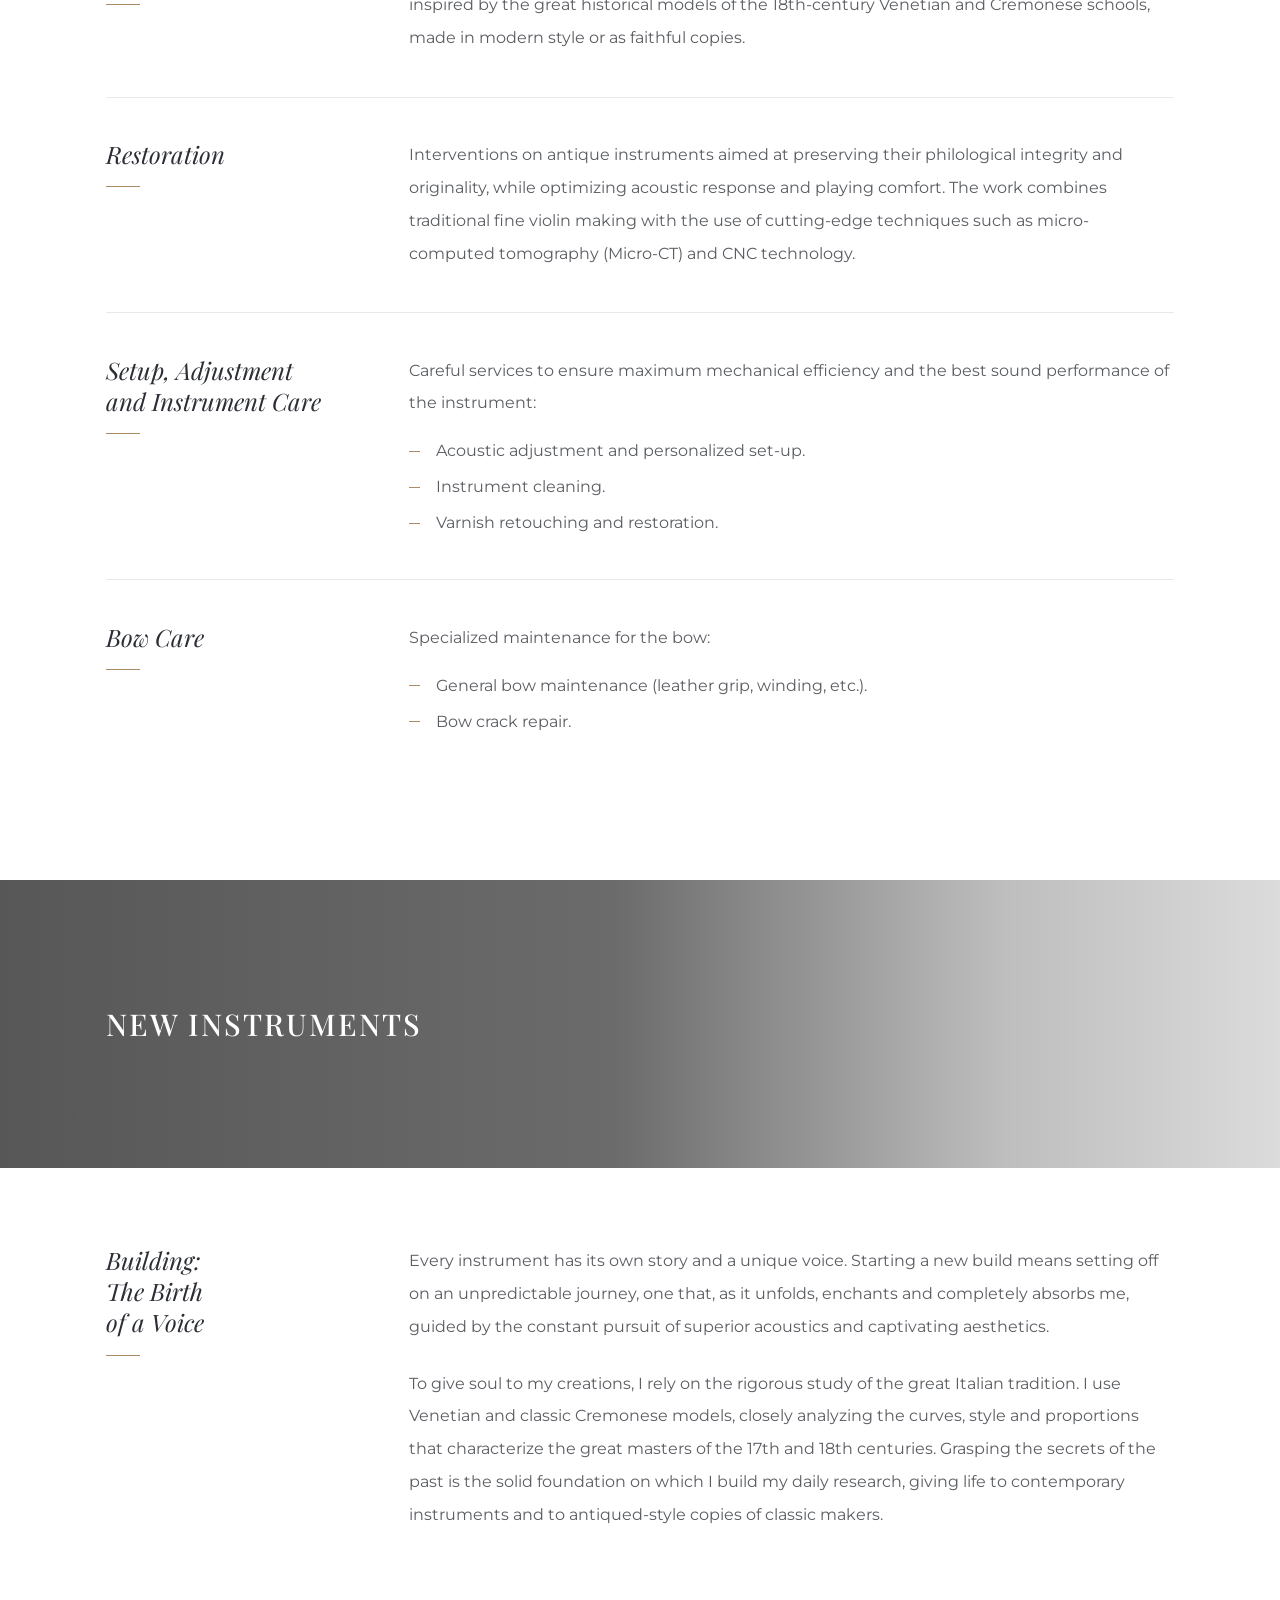
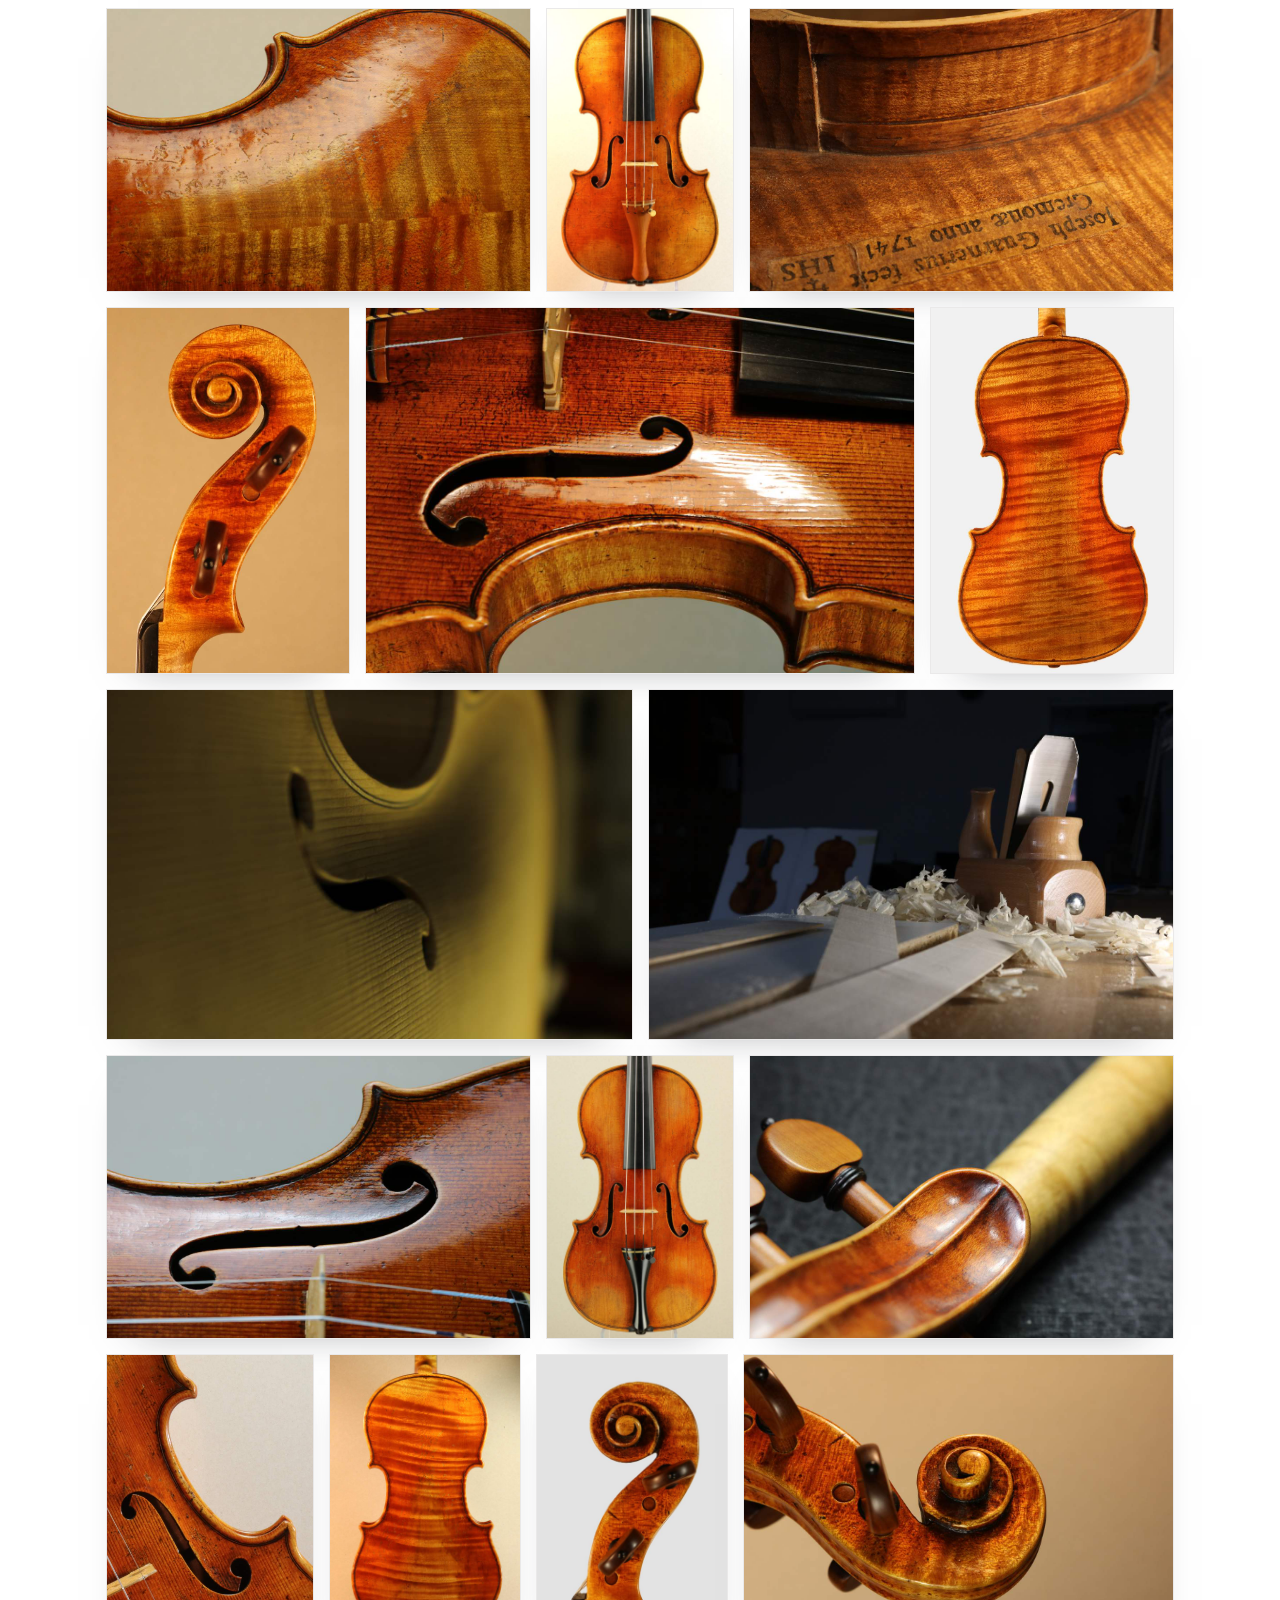
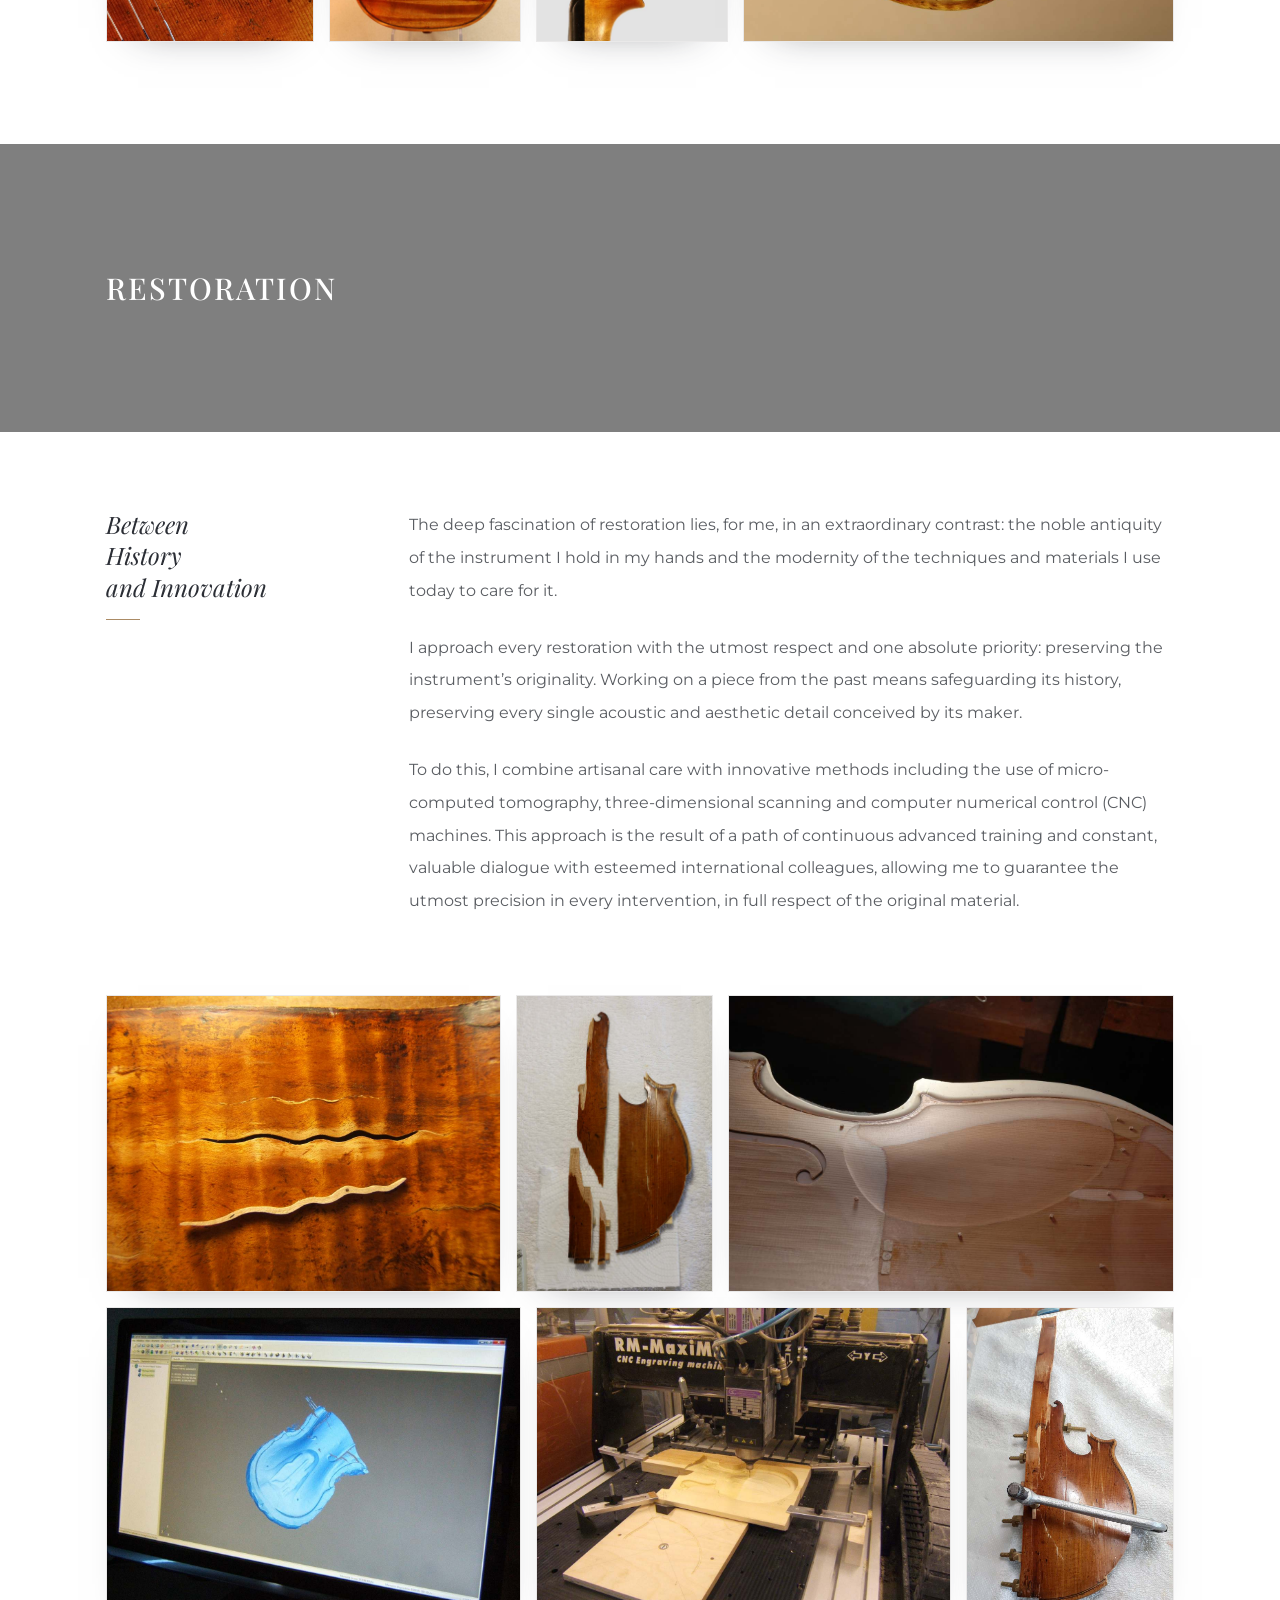
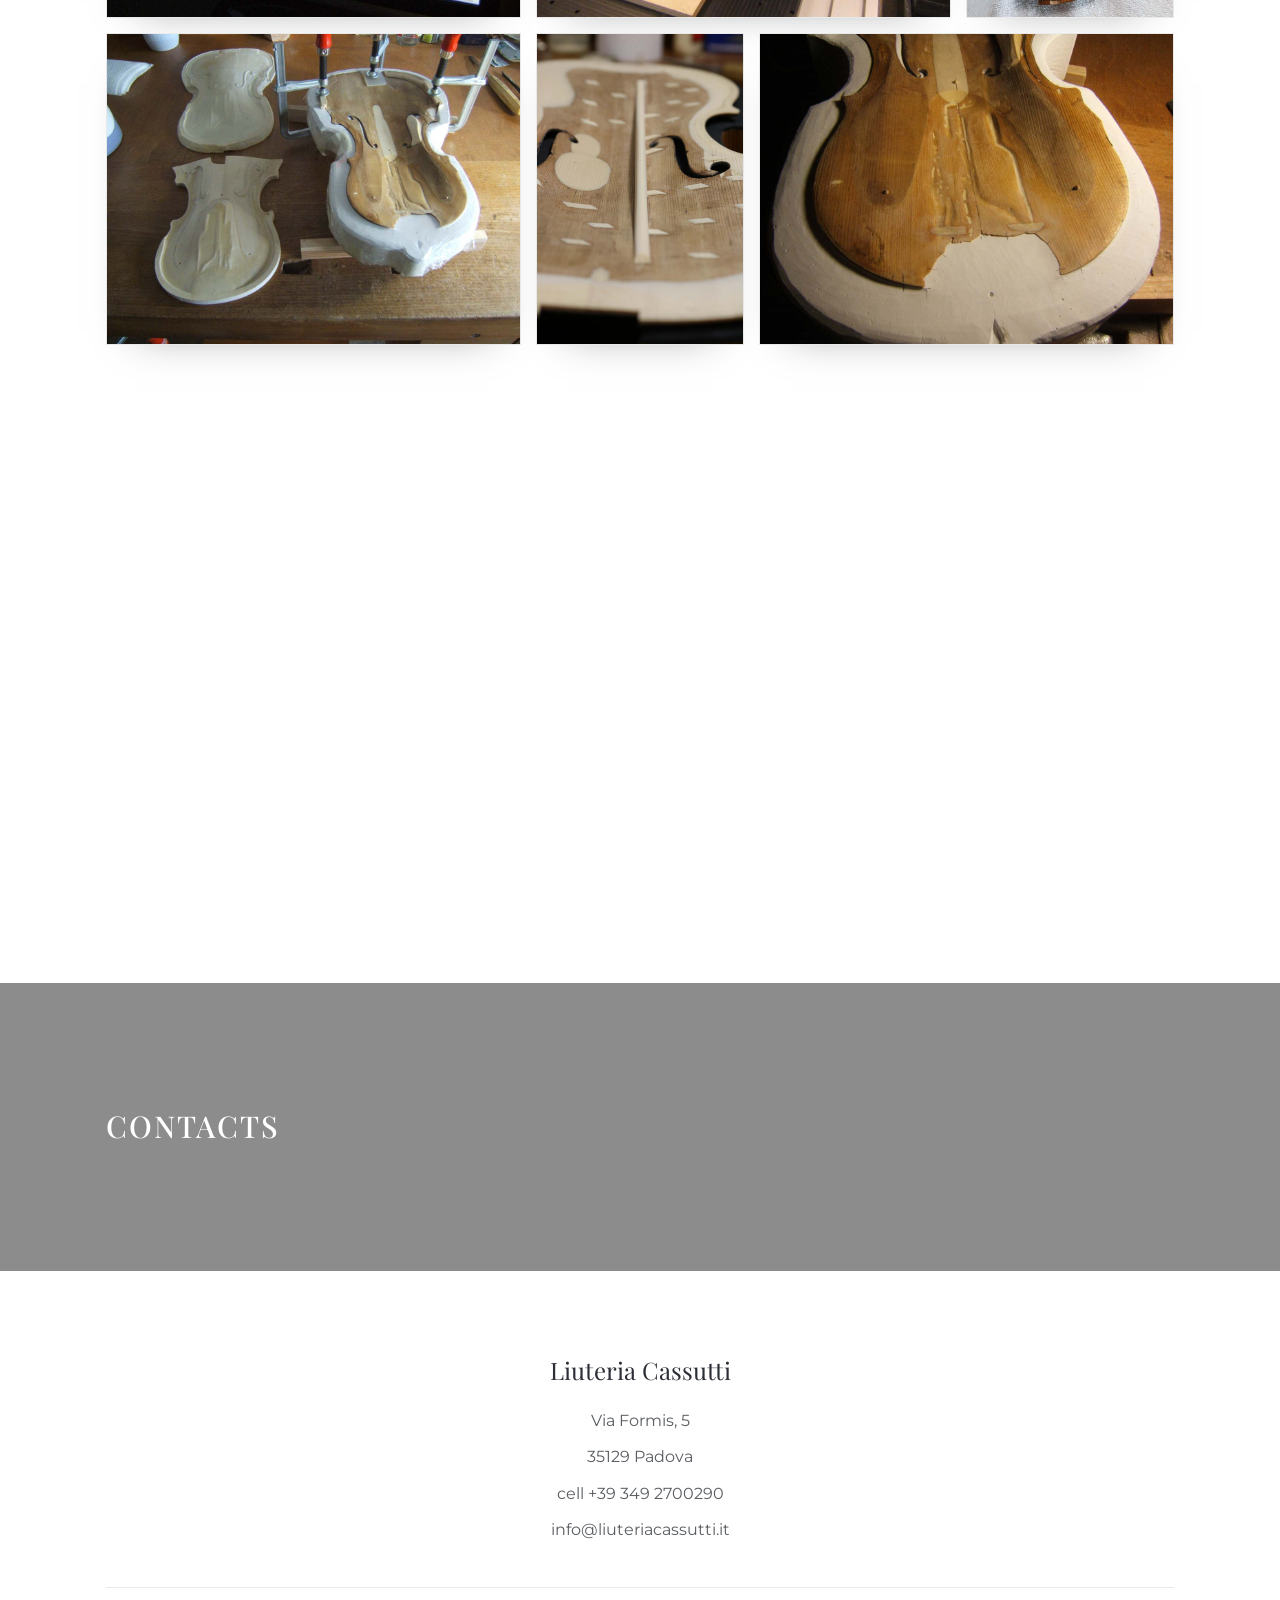
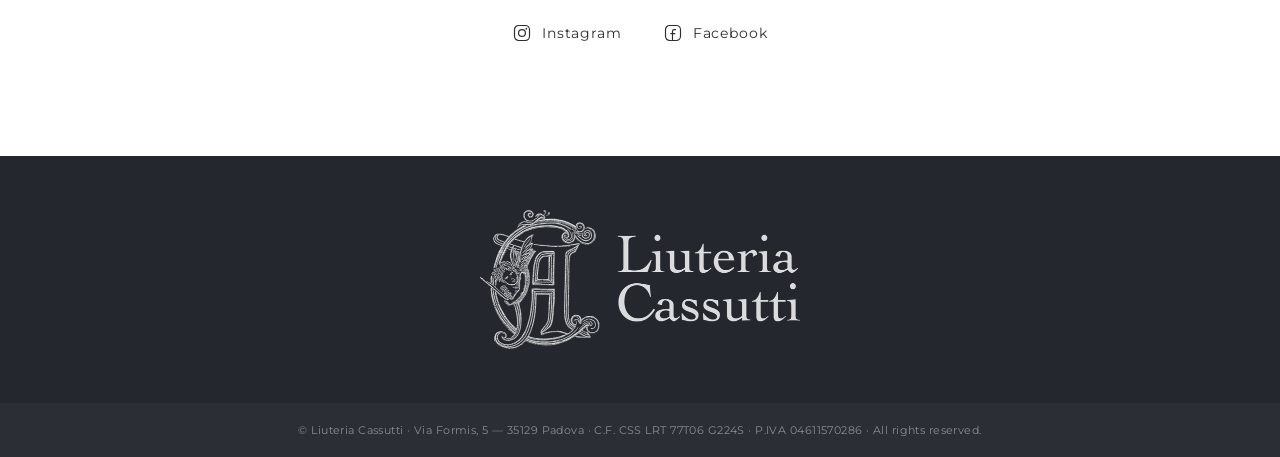
==== commit d54200ba: "feat(fonts): self-host Montserrat and Playfair Display - css/fonts.css: add @font-face rules pointin" ====
--- a/index.html
+++ b/index.html
@@ -5,10 +5,8 @@
 <meta name="viewport" content="width=device-width, initial-scale=1.0">
 <title>Liuteria Cassutti — Building and restoration of violins, violas and cellos</title>
 <meta name="description" content="Alberto Cassutti, luthier in Padova. Handmade violins, violas and cellos, and the restoration of antique string instruments.">
-<link rel="preconnect" href="https://fonts.googleapis.com">
-<link rel="preconnect" href="https://fonts.gstatic.com" crossorigin>
-<link href="https://fonts.googleapis.com/css2?family=Montserrat:wght@300;400;500&family=Playfair+Display:ital,wght@0,400;0,500;0,600;1,400;1,500&display=swap" rel="stylesheet">
 <link rel="icon" href="images/logo-Cassutti-trasparente-200.png">
+<link rel="stylesheet" href="css/fonts.css">
 <link rel="stylesheet" href="css/style.css">
 </head>
 <body>
--- a/css/fonts.css
+++ b/css/fonts.css
@@ -0,0 +1,131 @@
+/* Montserrat */
+@font-face {
+  font-family: 'Montserrat';
+  font-style: normal;
+  font-weight: 300;
+  font-display: swap;
+  src: url('../fonts/montserrat-300-latinext.woff2') format('woff2');
+  unicode-range: U+0100-02BA, U+02BD-02C5, U+02C7-02CC, U+02CE-02D7, U+02DD-02FF, U+0304, U+0308, U+0329, U+1D00-1DBF, U+1E00-1E9F, U+1EF2-1EFF, U+2020, U+20A0-20AB, U+20AD-20C0, U+2113, U+2C60-2C7F, U+A720-A7FF;
+}
+@font-face {
+  font-family: 'Montserrat';
+  font-style: normal;
+  font-weight: 300;
+  font-display: swap;
+  src: url('../fonts/montserrat-300-latin.woff2') format('woff2');
+  unicode-range: U+0000-00FF, U+0131, U+0152-0153, U+02BB-02BC, U+02C6, U+02DA, U+02DC, U+0304, U+0308, U+0329, U+2000-206F, U+20AC, U+2122, U+2191, U+2193, U+2212, U+2215, U+FEFF, U+FFFD;
+}
+@font-face {
+  font-family: 'Montserrat';
+  font-style: normal;
+  font-weight: 400;
+  font-display: swap;
+  src: url('../fonts/montserrat-400-latinext.woff2') format('woff2');
+  unicode-range: U+0100-02BA, U+02BD-02C5, U+02C7-02CC, U+02CE-02D7, U+02DD-02FF, U+0304, U+0308, U+0329, U+1D00-1DBF, U+1E00-1E9F, U+1EF2-1EFF, U+2020, U+20A0-20AB, U+20AD-20C0, U+2113, U+2C60-2C7F, U+A720-A7FF;
+}
+@font-face {
+  font-family: 'Montserrat';
+  font-style: normal;
+  font-weight: 400;
+  font-display: swap;
+  src: url('../fonts/montserrat-400-latin.woff2') format('woff2');
+  unicode-range: U+0000-00FF, U+0131, U+0152-0153, U+02BB-02BC, U+02C6, U+02DA, U+02DC, U+0304, U+0308, U+0329, U+2000-206F, U+20AC, U+2122, U+2191, U+2193, U+2212, U+2215, U+FEFF, U+FFFD;
+}
+@font-face {
+  font-family: 'Montserrat';
+  font-style: normal;
+  font-weight: 500;
+  font-display: swap;
+  src: url('../fonts/montserrat-500-latinext.woff2') format('woff2');
+  unicode-range: U+0100-02BA, U+02BD-02C5, U+02C7-02CC, U+02CE-02D7, U+02DD-02FF, U+0304, U+0308, U+0329, U+1D00-1DBF, U+1E00-1E9F, U+1EF2-1EFF, U+2020, U+20A0-20AB, U+20AD-20C0, U+2113, U+2C60-2C7F, U+A720-A7FF;
+}
+@font-face {
+  font-family: 'Montserrat';
+  font-style: normal;
+  font-weight: 500;
+  font-display: swap;
+  src: url('../fonts/montserrat-500-latin.woff2') format('woff2');
+  unicode-range: U+0000-00FF, U+0131, U+0152-0153, U+02BB-02BC, U+02C6, U+02DA, U+02DC, U+0304, U+0308, U+0329, U+2000-206F, U+20AC, U+2122, U+2191, U+2193, U+2212, U+2215, U+FEFF, U+FFFD;
+}
+
+/* Playfair Display */
+@font-face {
+  font-family: 'Playfair Display';
+  font-style: normal;
+  font-weight: 400;
+  font-display: swap;
+  src: url('../fonts/playfairdisplay-400-normal-latinext.woff2') format('woff2');
+  unicode-range: U+0100-02BA, U+02BD-02C5, U+02C7-02CC, U+02CE-02D7, U+02DD-02FF, U+0304, U+0308, U+0329, U+1D00-1DBF, U+1E00-1E9F, U+1EF2-1EFF, U+2020, U+20A0-20AB, U+20AD-20C0, U+2113, U+2C60-2C7F, U+A720-A7FF;
+}
+@font-face {
+  font-family: 'Playfair Display';
+  font-style: normal;
+  font-weight: 400;
+  font-display: swap;
+  src: url('../fonts/playfairdisplay-400-normal-latin.woff2') format('woff2');
+  unicode-range: U+0000-00FF, U+0131, U+0152-0153, U+02BB-02BC, U+02C6, U+02DA, U+02DC, U+0304, U+0308, U+0329, U+2000-206F, U+20AC, U+2122, U+2191, U+2193, U+2212, U+2215, U+FEFF, U+FFFD;
+}
+@font-face {
+  font-family: 'Playfair Display';
+  font-style: normal;
+  font-weight: 500;
+  font-display: swap;
+  src: url('../fonts/playfairdisplay-500-normal-latinext.woff2') format('woff2');
+  unicode-range: U+0100-02BA, U+02BD-02C5, U+02C7-02CC, U+02CE-02D7, U+02DD-02FF, U+0304, U+0308, U+0329, U+1D00-1DBF, U+1E00-1E9F, U+1EF2-1EFF, U+2020, U+20A0-20AB, U+20AD-20C0, U+2113, U+2C60-2C7F, U+A720-A7FF;
+}
+@font-face {
+  font-family: 'Playfair Display';
+  font-style: normal;
+  font-weight: 500;
+  font-display: swap;
+  src: url('../fonts/playfairdisplay-500-normal-latin.woff2') format('woff2');
+  unicode-range: U+0000-00FF, U+0131, U+0152-0153, U+02BB-02BC, U+02C6, U+02DA, U+02DC, U+0304, U+0308, U+0329, U+2000-206F, U+20AC, U+2122, U+2191, U+2193, U+2212, U+2215, U+FEFF, U+FFFD;
+}
+@font-face {
+  font-family: 'Playfair Display';
+  font-style: normal;
+  font-weight: 600;
+  font-display: swap;
+  src: url('../fonts/playfairdisplay-600-normal-latinext.woff2') format('woff2');
+  unicode-range: U+0100-02BA, U+02BD-02C5, U+02C7-02CC, U+02CE-02D7, U+02DD-02FF, U+0304, U+0308, U+0329, U+1D00-1DBF, U+1E00-1E9F, U+1EF2-1EFF, U+2020, U+20A0-20AB, U+20AD-20C0, U+2113, U+2C60-2C7F, U+A720-A7FF;
+}
+@font-face {
+  font-family: 'Playfair Display';
+  font-style: normal;
+  font-weight: 600;
+  font-display: swap;
+  src: url('../fonts/playfairdisplay-600-normal-latin.woff2') format('woff2');
+  unicode-range: U+0000-00FF, U+0131, U+0152-0153, U+02BB-02BC, U+02C6, U+02DA, U+02DC, U+0304, U+0308, U+0329, U+2000-206F, U+20AC, U+2122, U+2191, U+2193, U+2212, U+2215, U+FEFF, U+FFFD;
+}
+@font-face {
+  font-family: 'Playfair Display';
+  font-style: italic;
+  font-weight: 400;
+  font-display: swap;
+  src: url('../fonts/playfairdisplay-400-italic-latinext.woff2') format('woff2');
+  unicode-range: U+0100-02BA, U+02BD-02C5, U+02C7-02CC, U+02CE-02D7, U+02DD-02FF, U+0304, U+0308, U+0329, U+1D00-1DBF, U+1E00-1E9F, U+1EF2-1EFF, U+2020, U+20A0-20AB, U+20AD-20C0, U+2113, U+2C60-2C7F, U+A720-A7FF;
+}
+@font-face {
+  font-family: 'Playfair Display';
+  font-style: italic;
+  font-weight: 400;
+  font-display: swap;
+  src: url('../fonts/playfairdisplay-400-italic-latin.woff2') format('woff2');
+  unicode-range: U+0000-00FF, U+0131, U+0152-0153, U+02BB-02BC, U+02C6, U+02DA, U+02DC, U+0304, U+0308, U+0329, U+2000-206F, U+20AC, U+2122, U+2191, U+2193, U+2212, U+2215, U+FEFF, U+FFFD;
+}
+@font-face {
+  font-family: 'Playfair Display';
+  font-style: italic;
+  font-weight: 500;
+  font-display: swap;
+  src: url('../fonts/playfairdisplay-500-italic-latinext.woff2') format('woff2');
+  unicode-range: U+0100-02BA, U+02BD-02C5, U+02C7-02CC, U+02CE-02D7, U+02DD-02FF, U+0304, U+0308, U+0329, U+1D00-1DBF, U+1E00-1E9F, U+1EF2-1EFF, U+2020, U+20A0-20AB, U+20AD-20C0, U+2113, U+2C60-2C7F, U+A720-A7FF;
+}
+@font-face {
+  font-family: 'Playfair Display';
+  font-style: italic;
+  font-weight: 500;
+  font-display: swap;
+  src: url('../fonts/playfairdisplay-500-italic-latin.woff2') format('woff2');
+  unicode-range: U+0000-00FF, U+0131, U+0152-0153, U+02BB-02BC, U+02C6, U+02DA, U+02DC, U+0304, U+0308, U+0329, U+2000-206F, U+20AC, U+2122, U+2191, U+2193, U+2212, U+2215, U+FEFF, U+FFFD;
+}
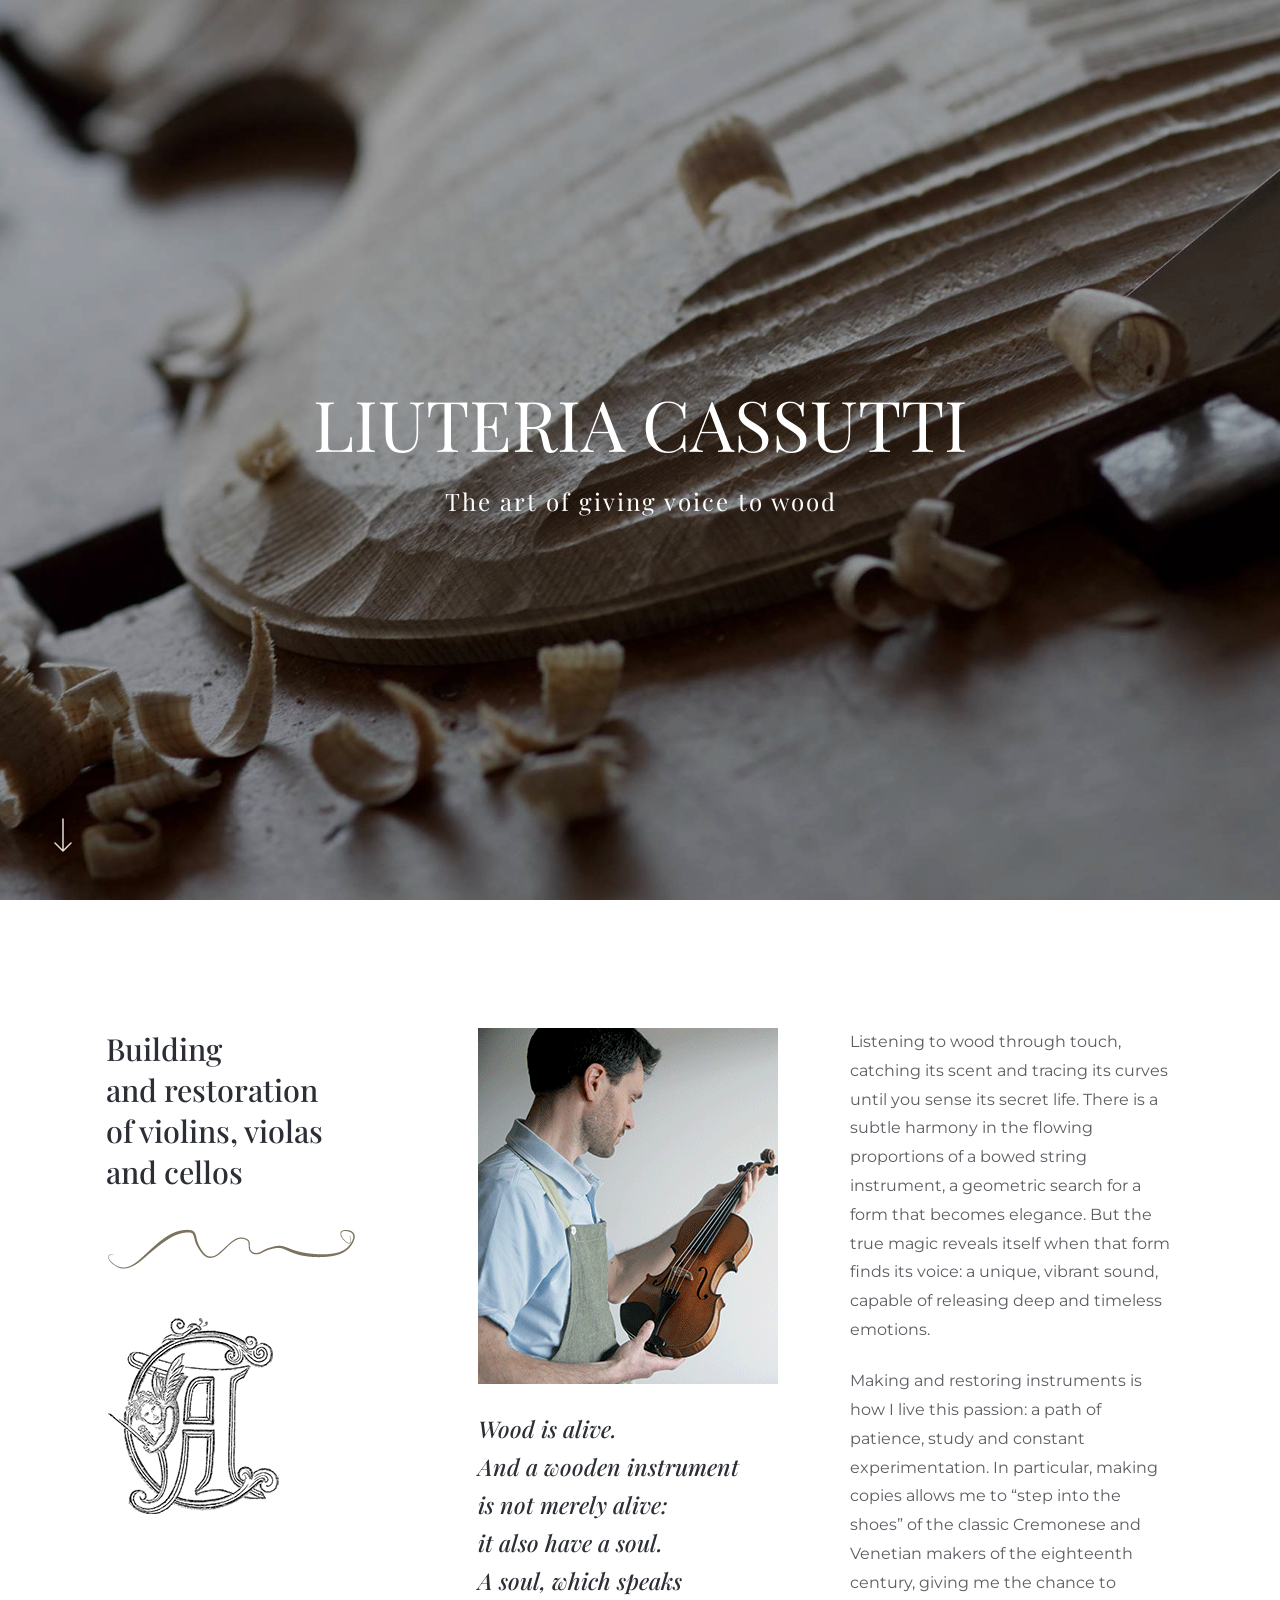
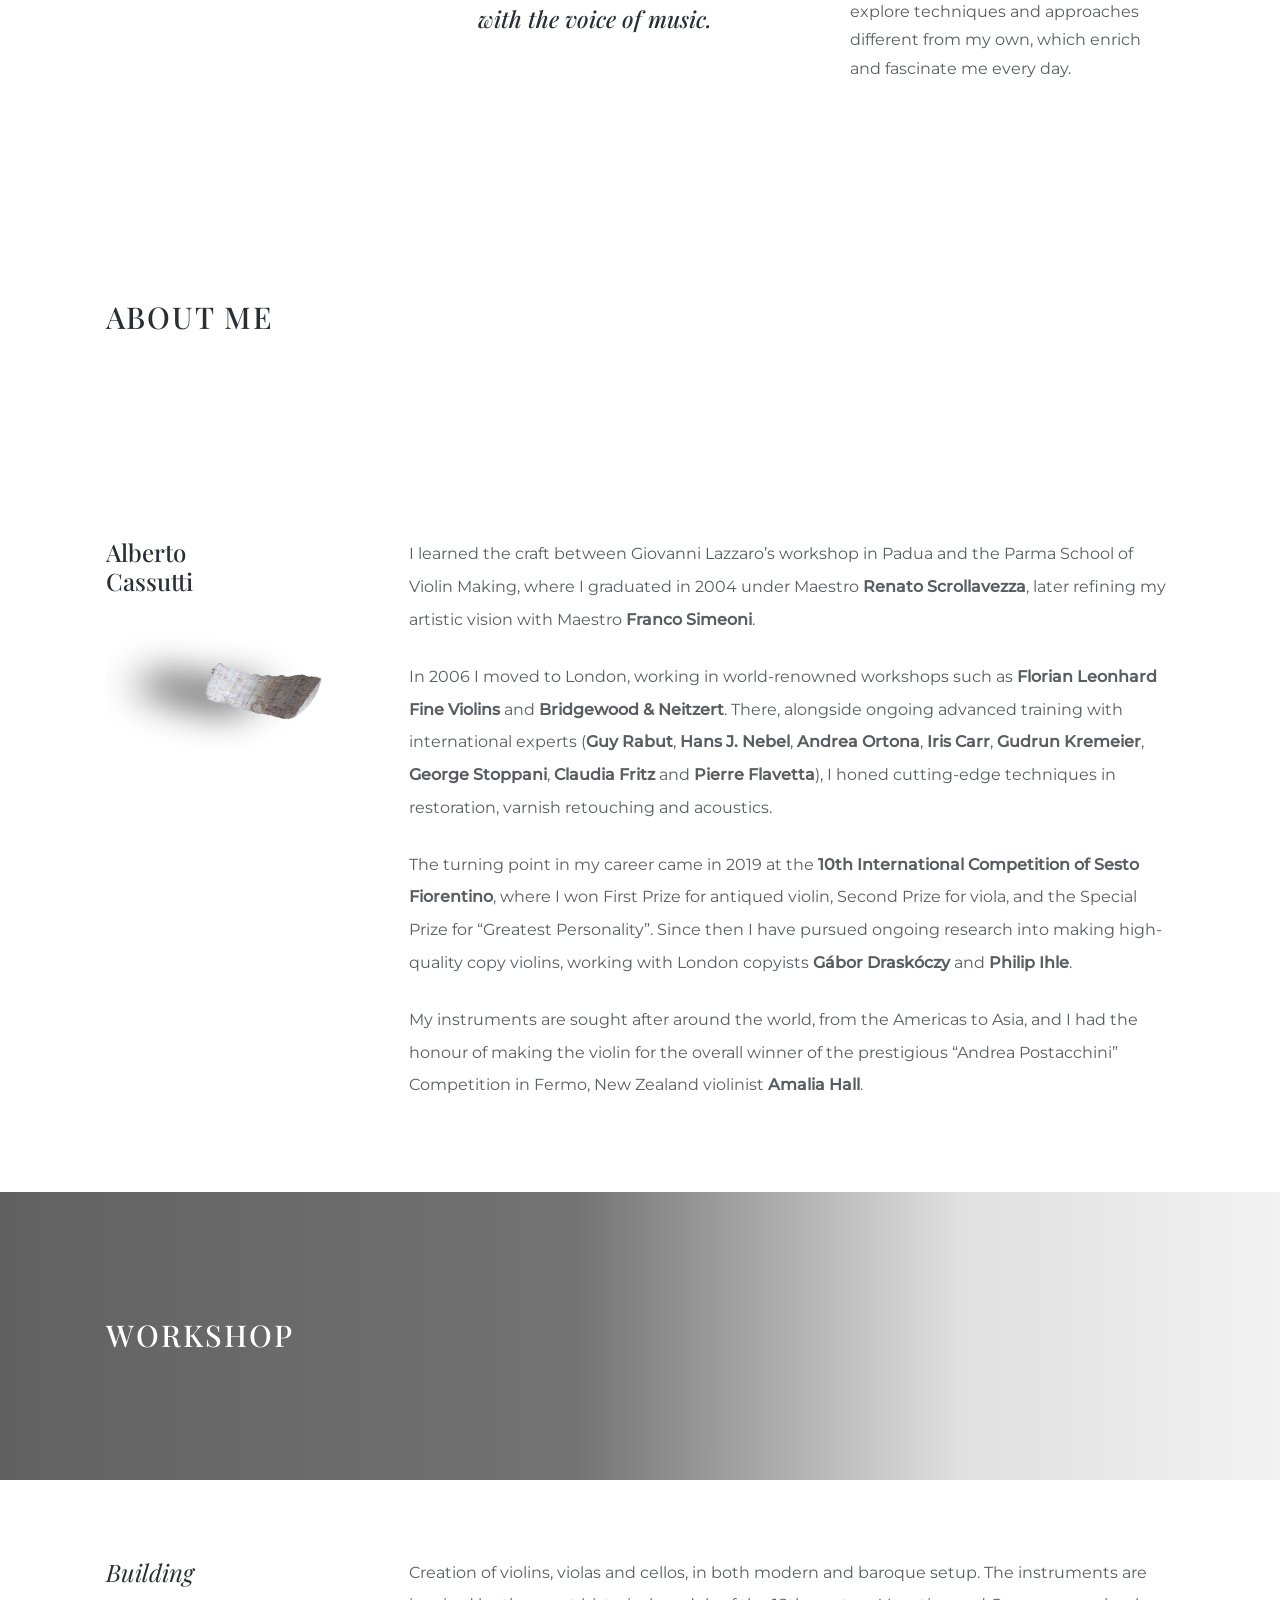
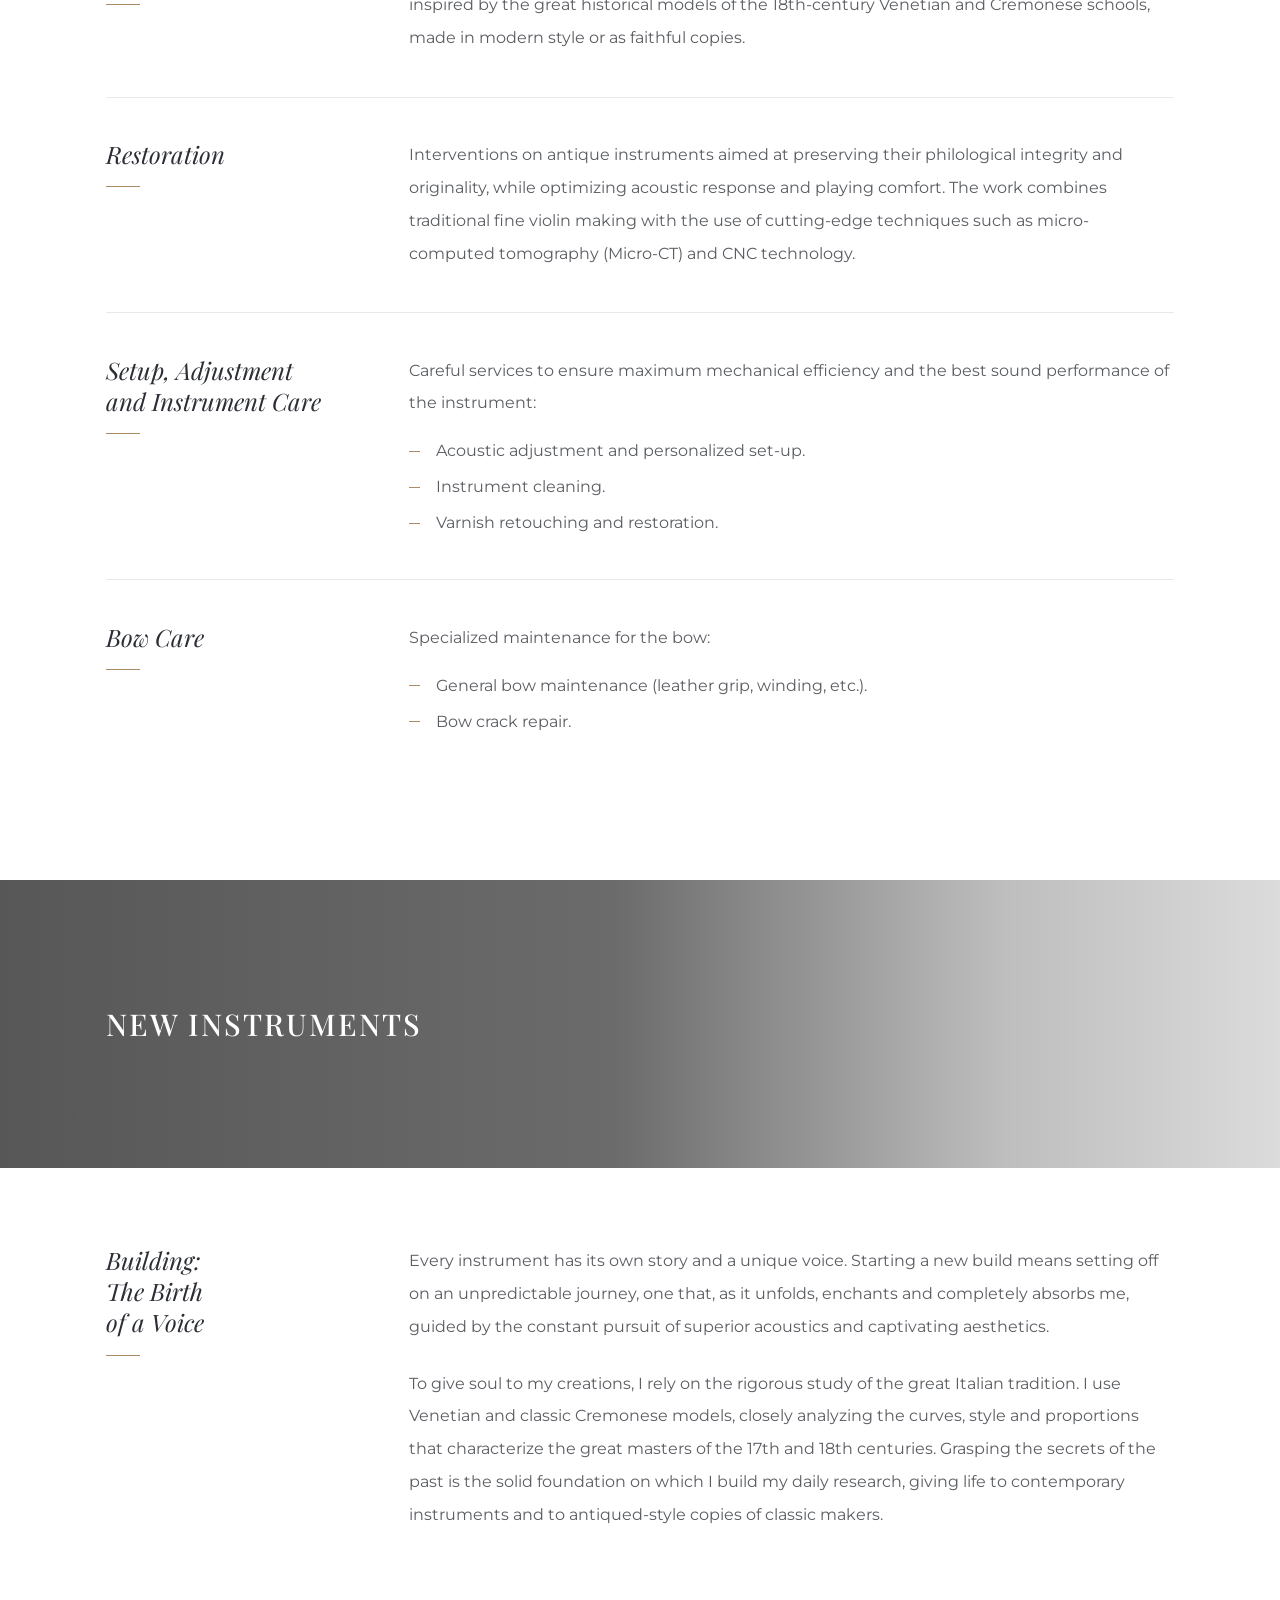
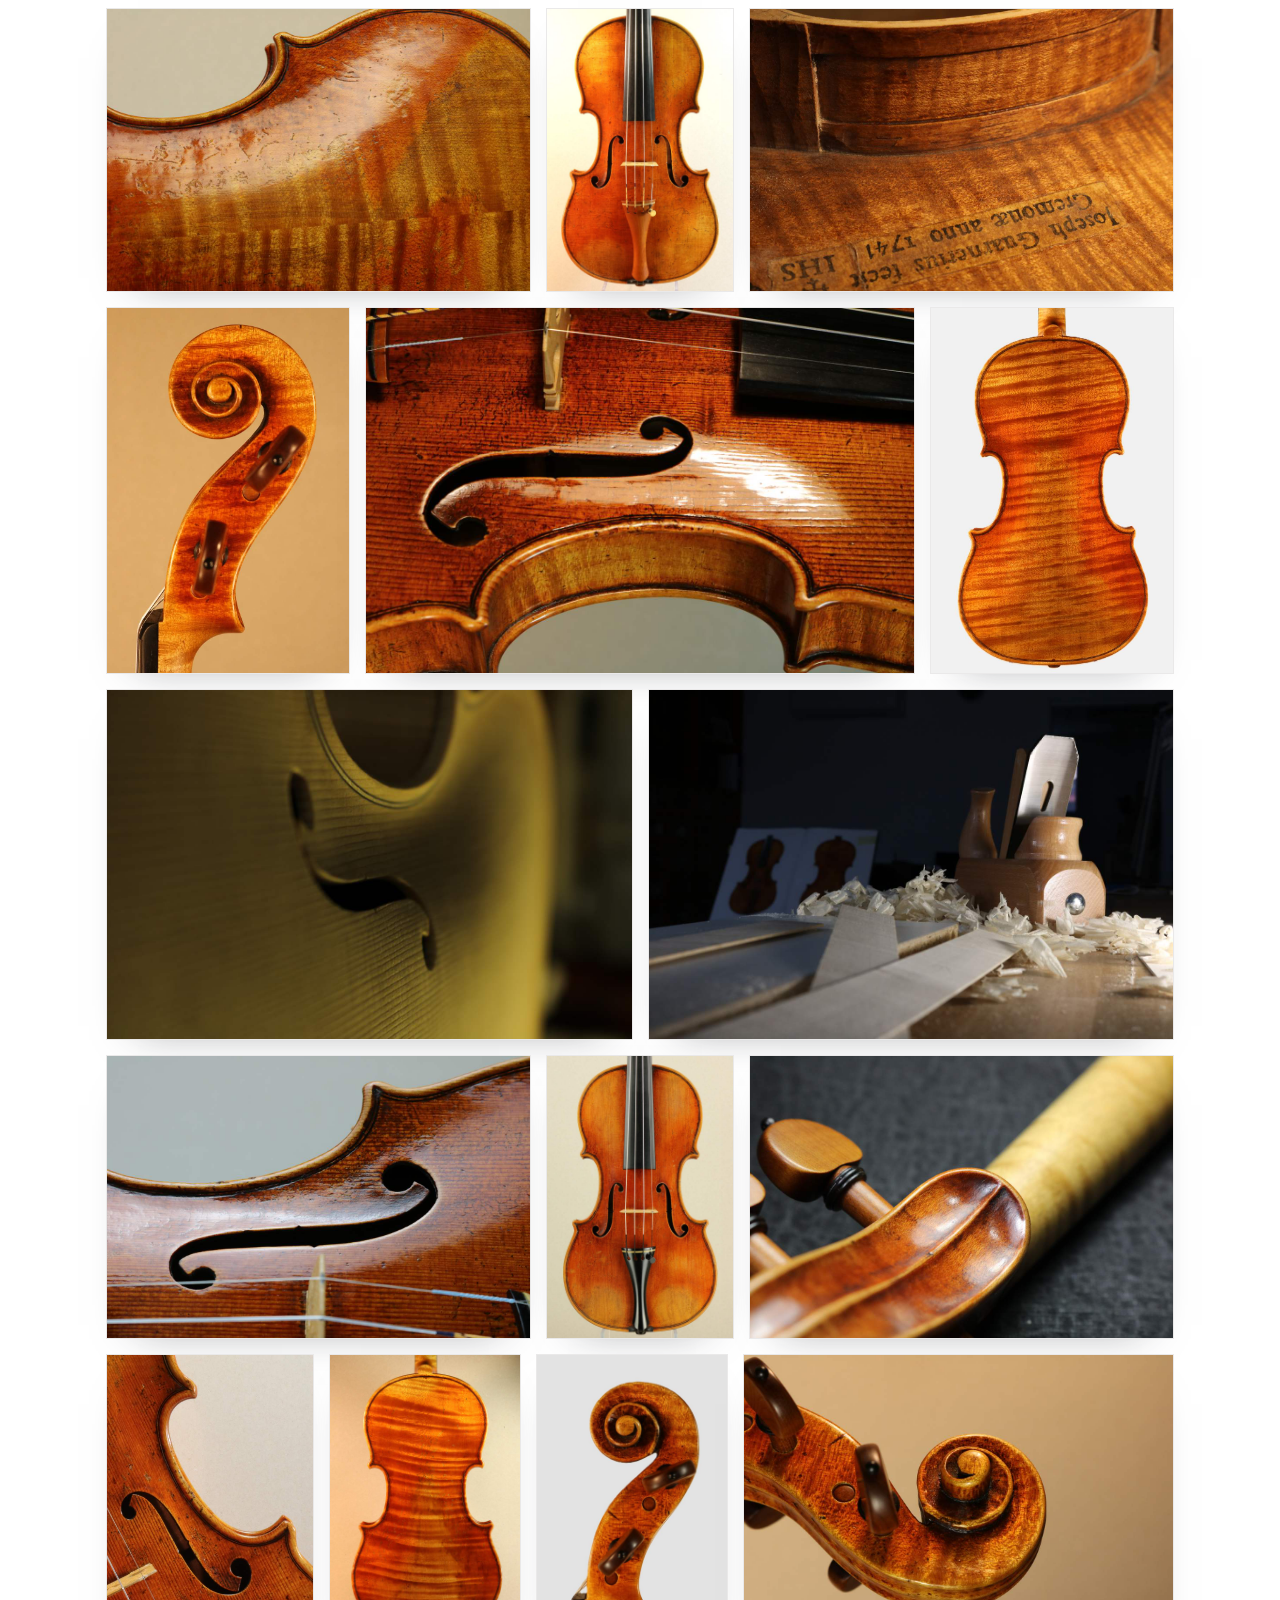
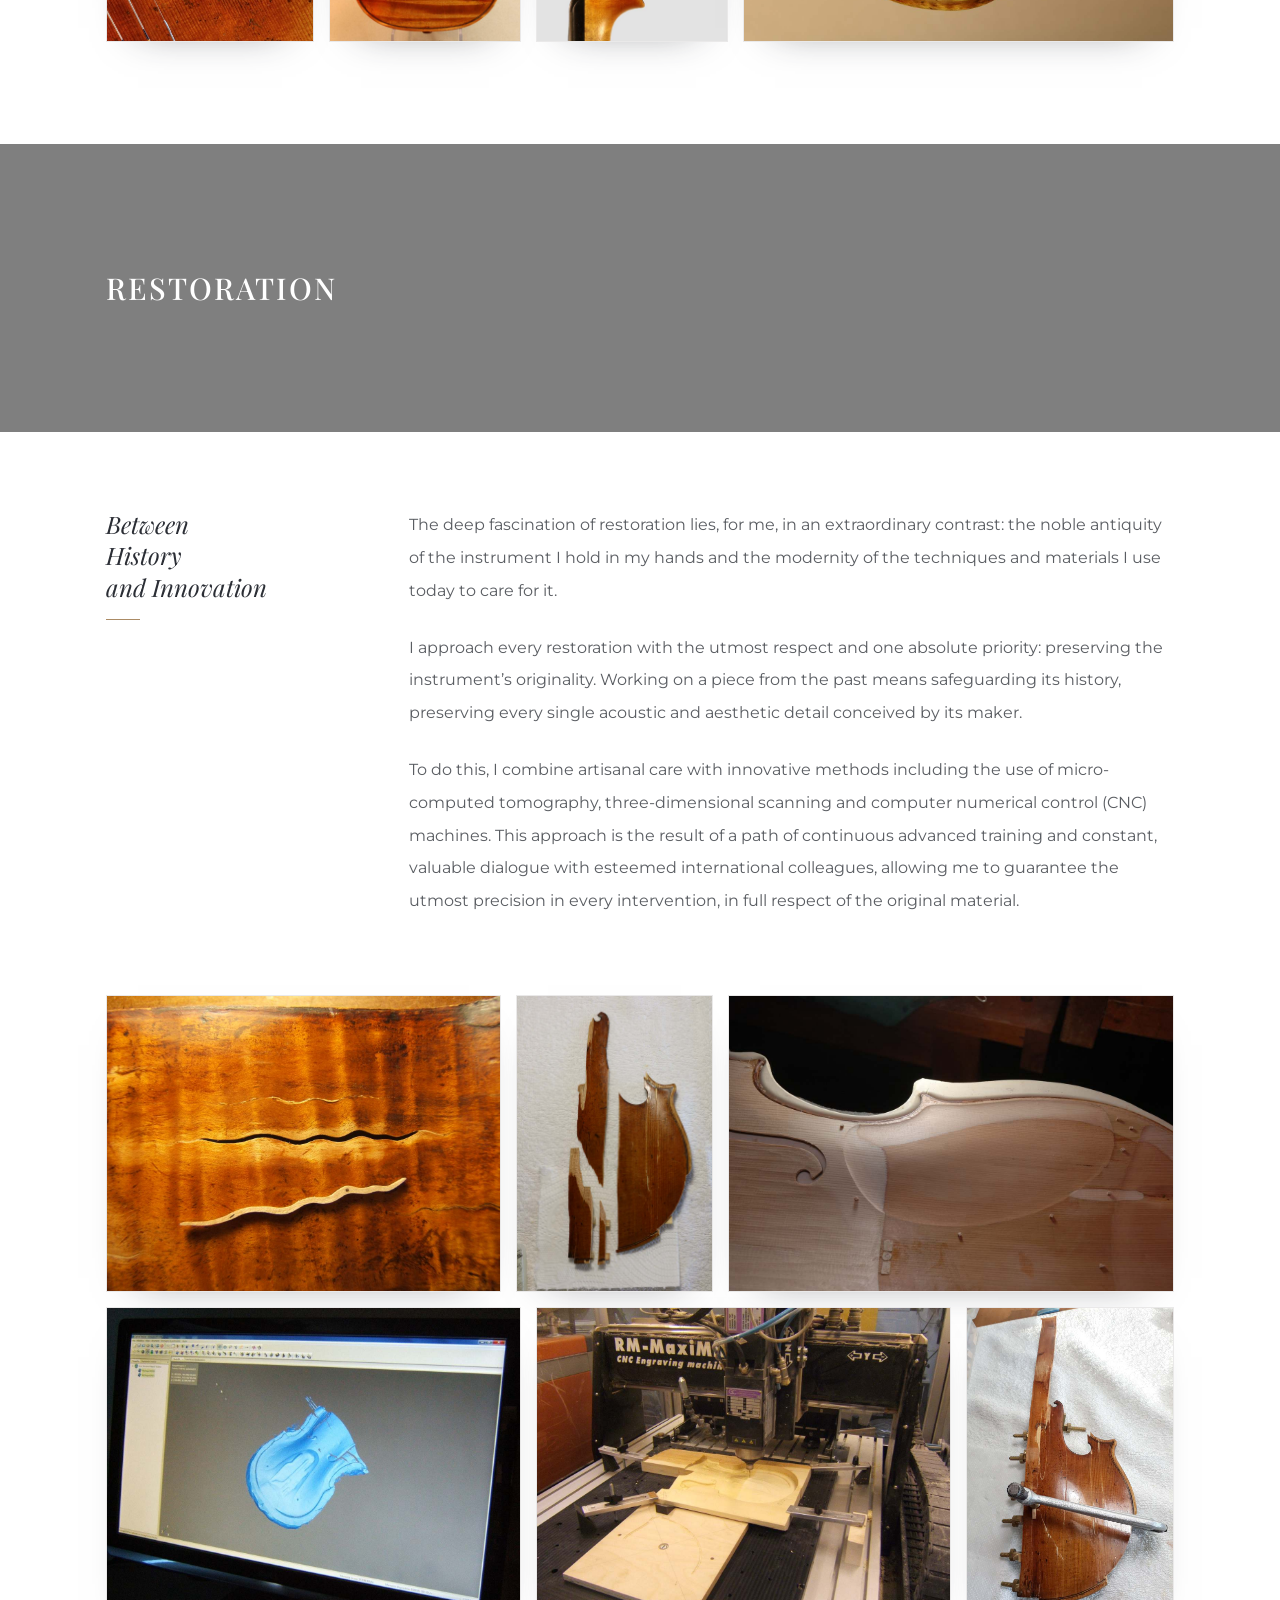
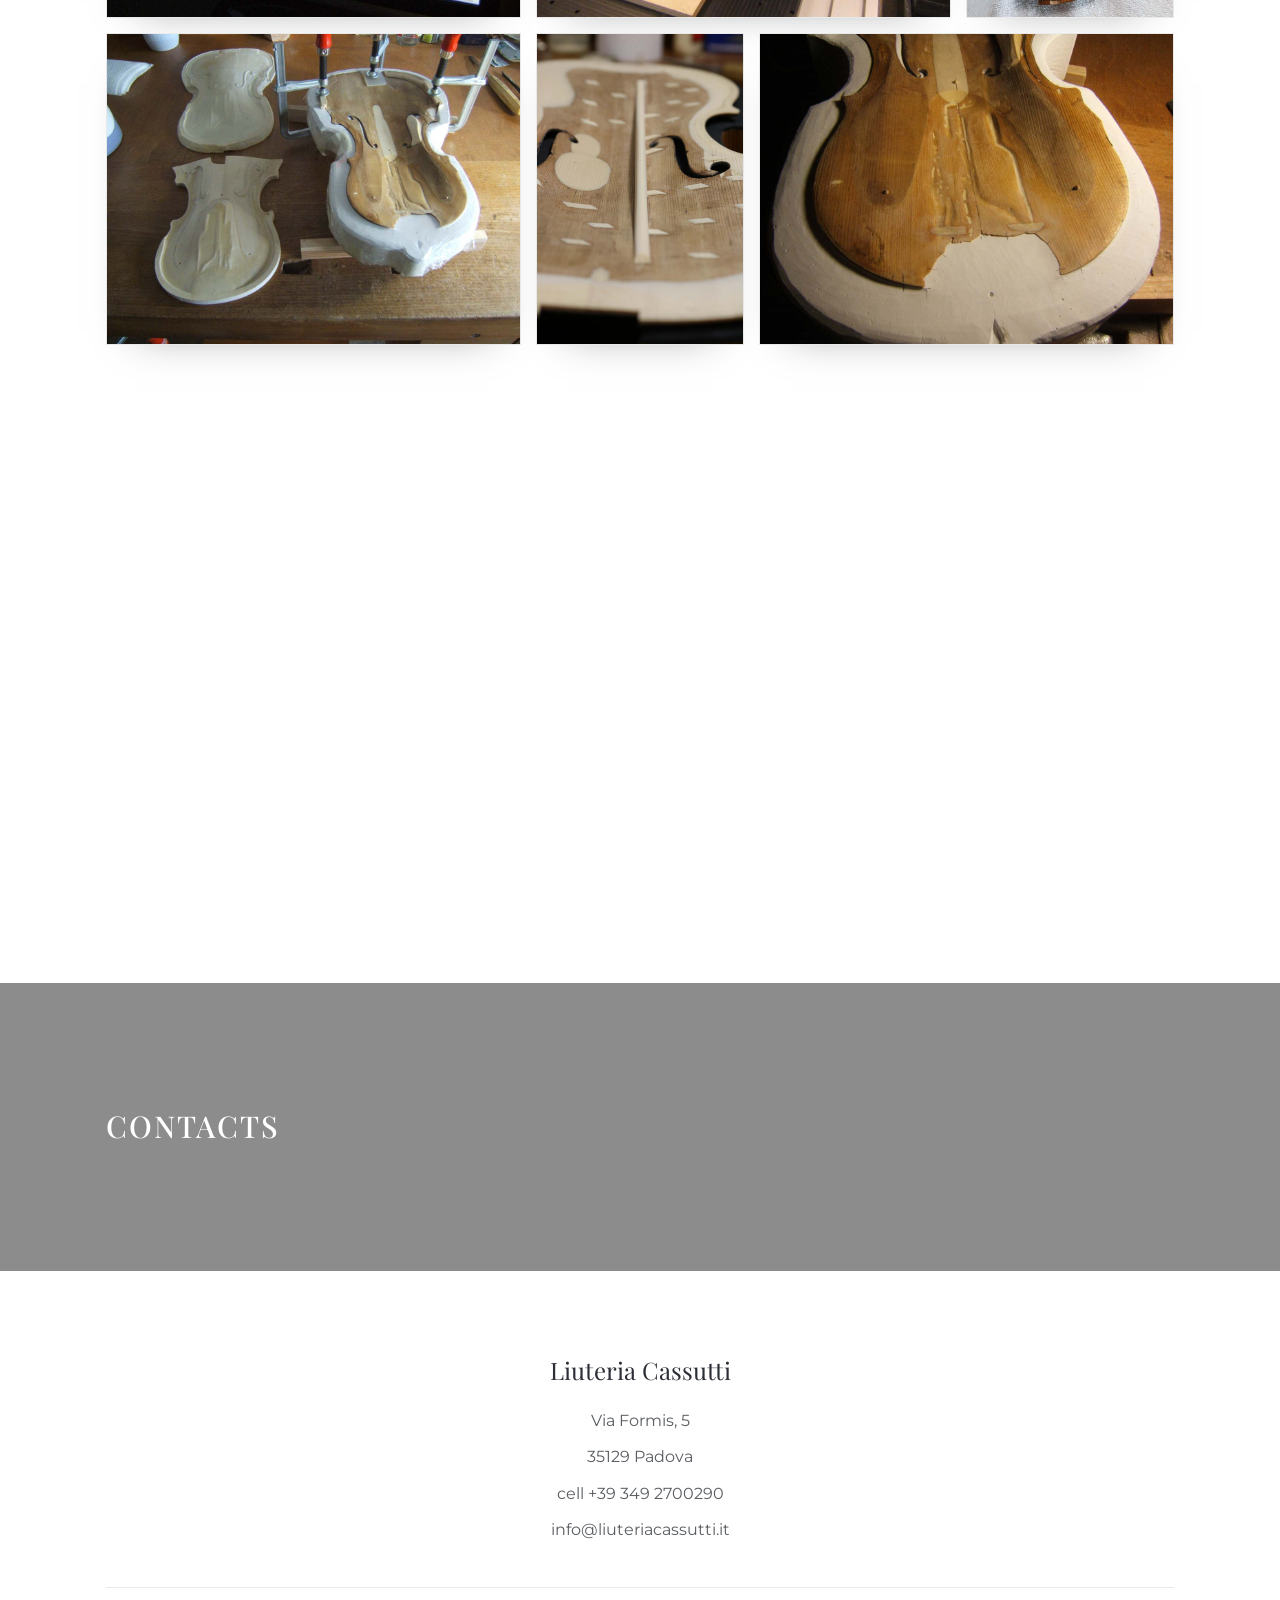
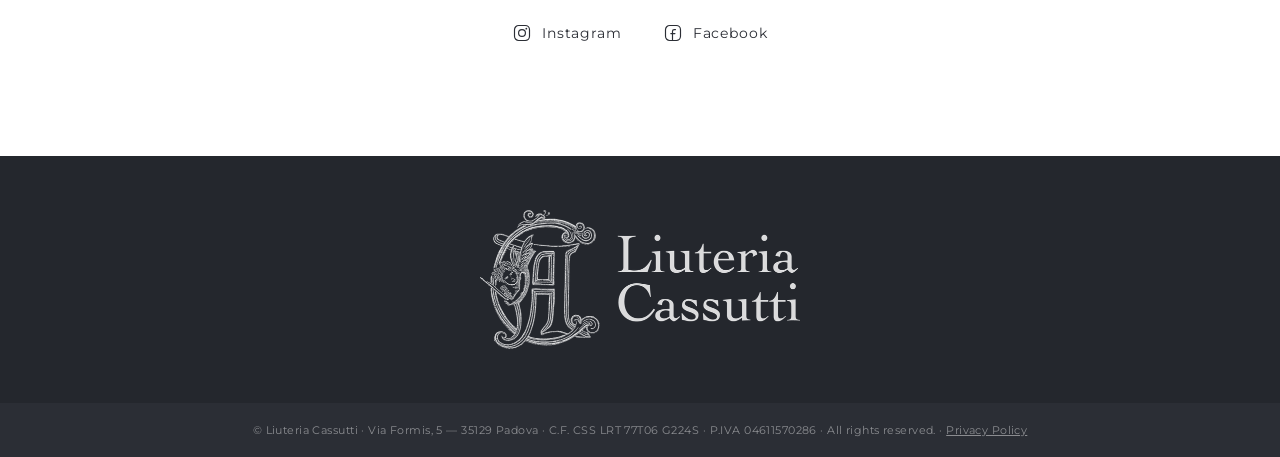
==== commit ba3ab5c0: "feat(privacy): add GDPR privacy policy page - privacy.html: standalone page (data controller, what d" ====
--- a/index.html
+++ b/index.html
@@ -373,7 +373,7 @@
 
   <div class="flegal">
     <div class="wrap">
-      <p>© Liuteria Cassutti · Via Formis, 5 — 35129 Padova · C.F. CSS LRT 77T06 G224S · P.IVA 04611570286 · All rights reserved.</p>
+      <p>© Liuteria Cassutti · Via Formis, 5 — 35129 Padova · C.F. CSS LRT 77T06 G224S · P.IVA 04611570286 · All rights reserved. · <a href="privacy.html">Privacy Policy</a></p>
     </div>
   </div>
 
--- a/css/style.css
+++ b/css/style.css
@@ -656,6 +656,8 @@
      da leggere — spezzarla a 70ch la mandava a capo dopo "P.IVA" */
   color:rgba(255,255,255,0.45);
 }
+.flegal a{text-decoration:underline;transition:color .3s}
+.flegal a:hover{color:var(--tan)}
 
 /* ============ 10 · UTILITY & RESPONSIVE ============ */
 /* il menu a 7 voci smette di entrare accanto al logo già sotto i 1000px */
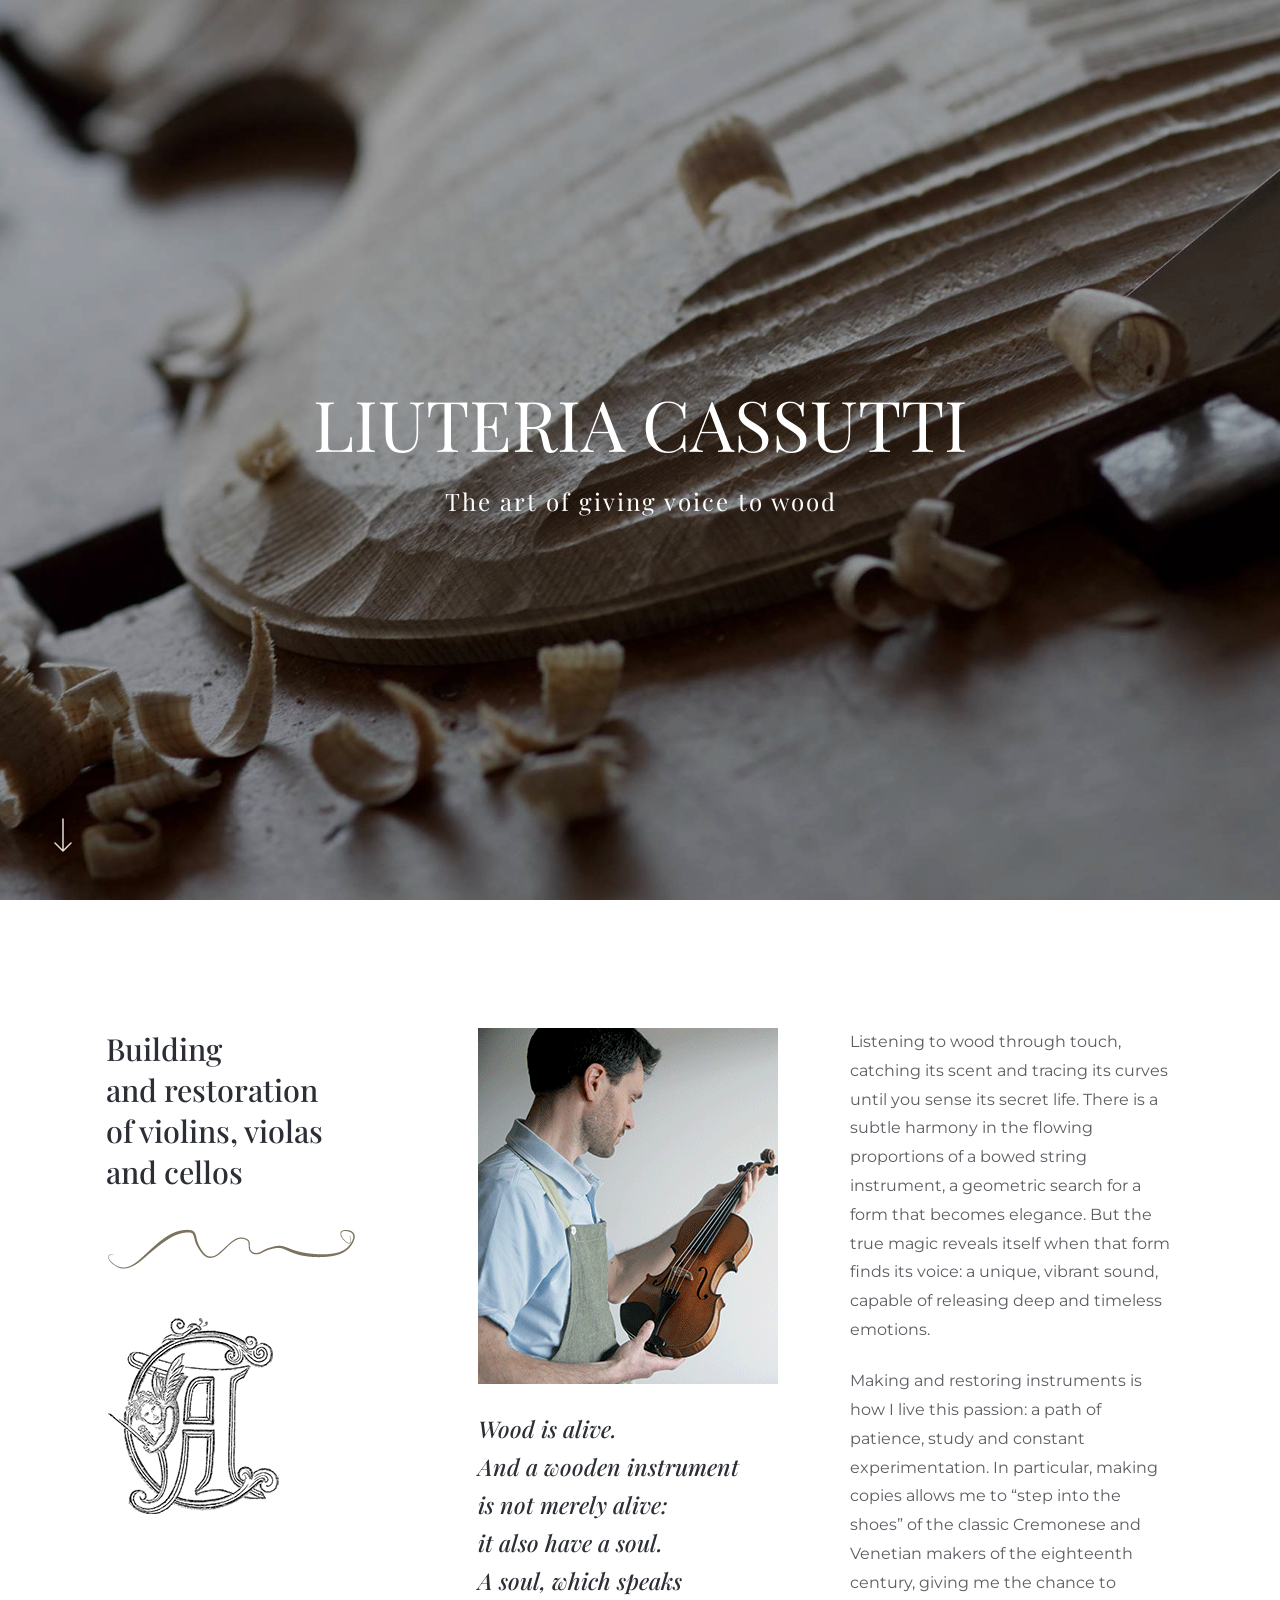
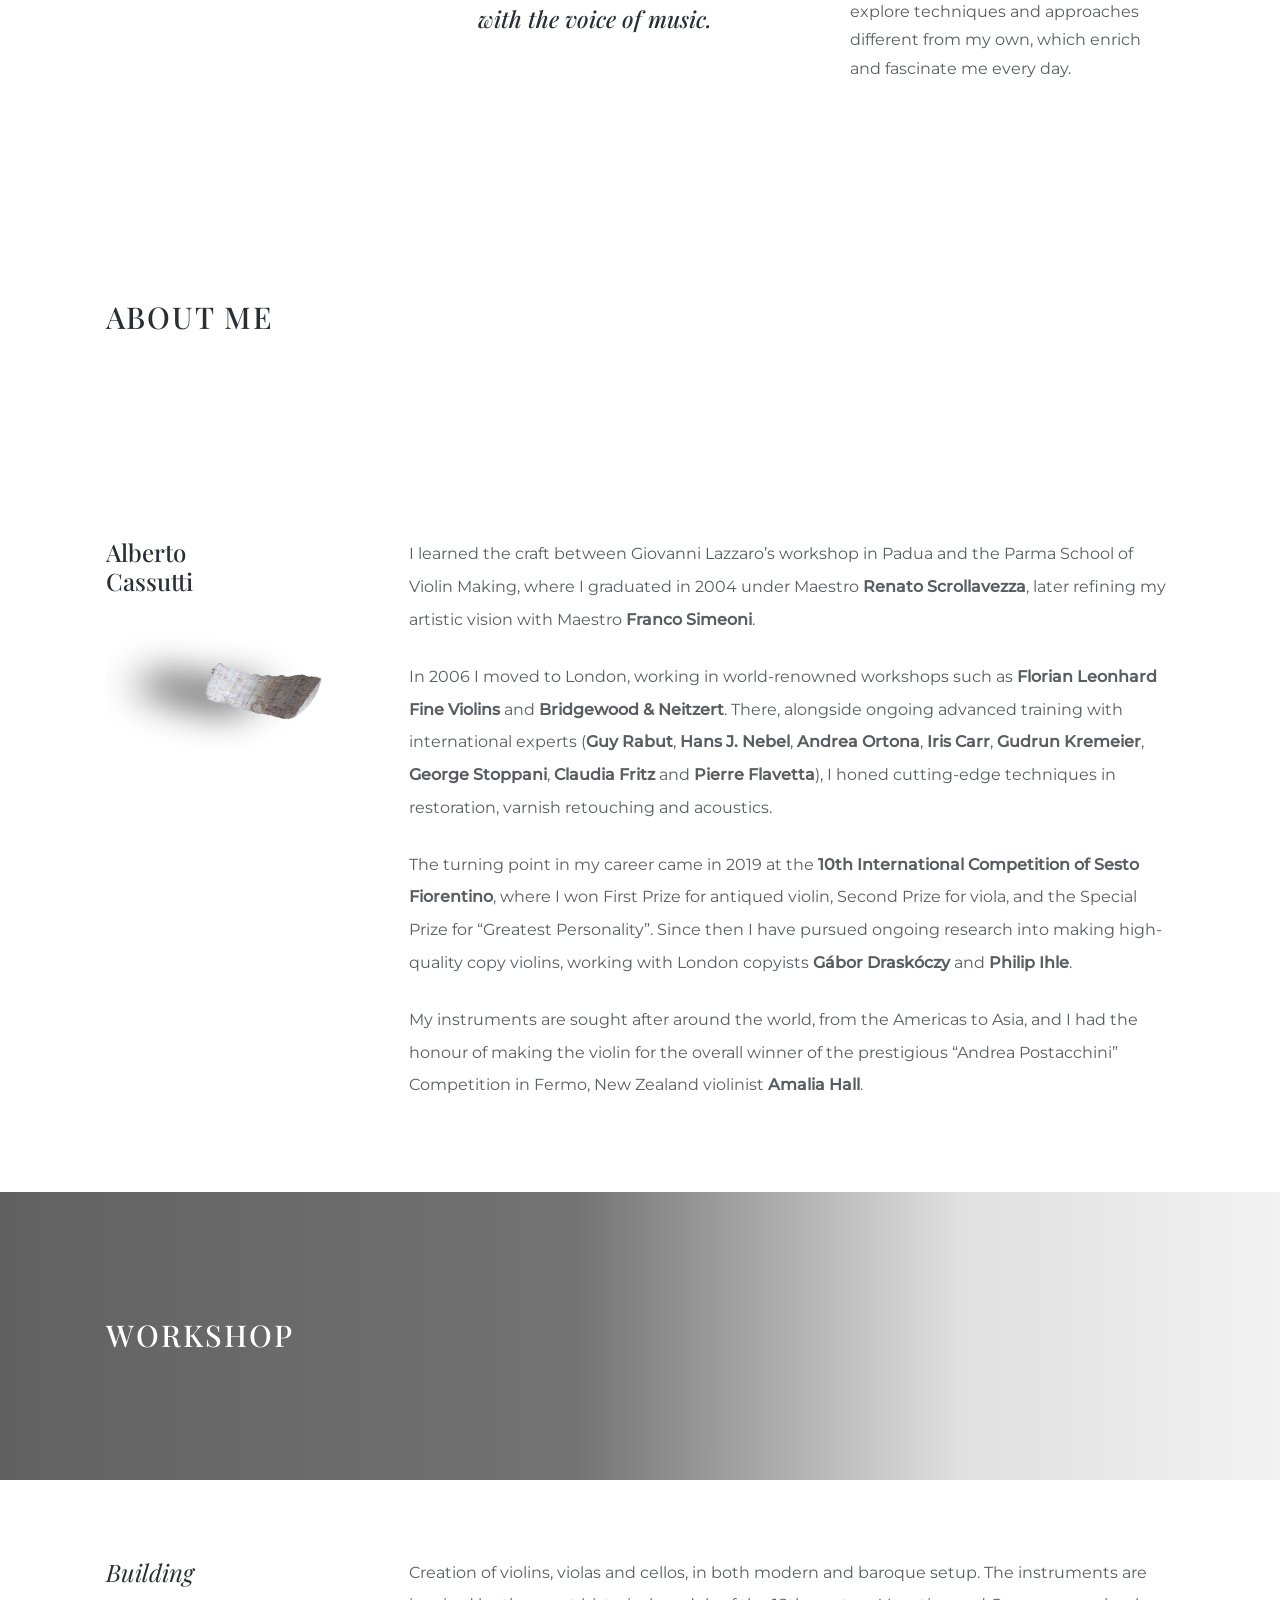
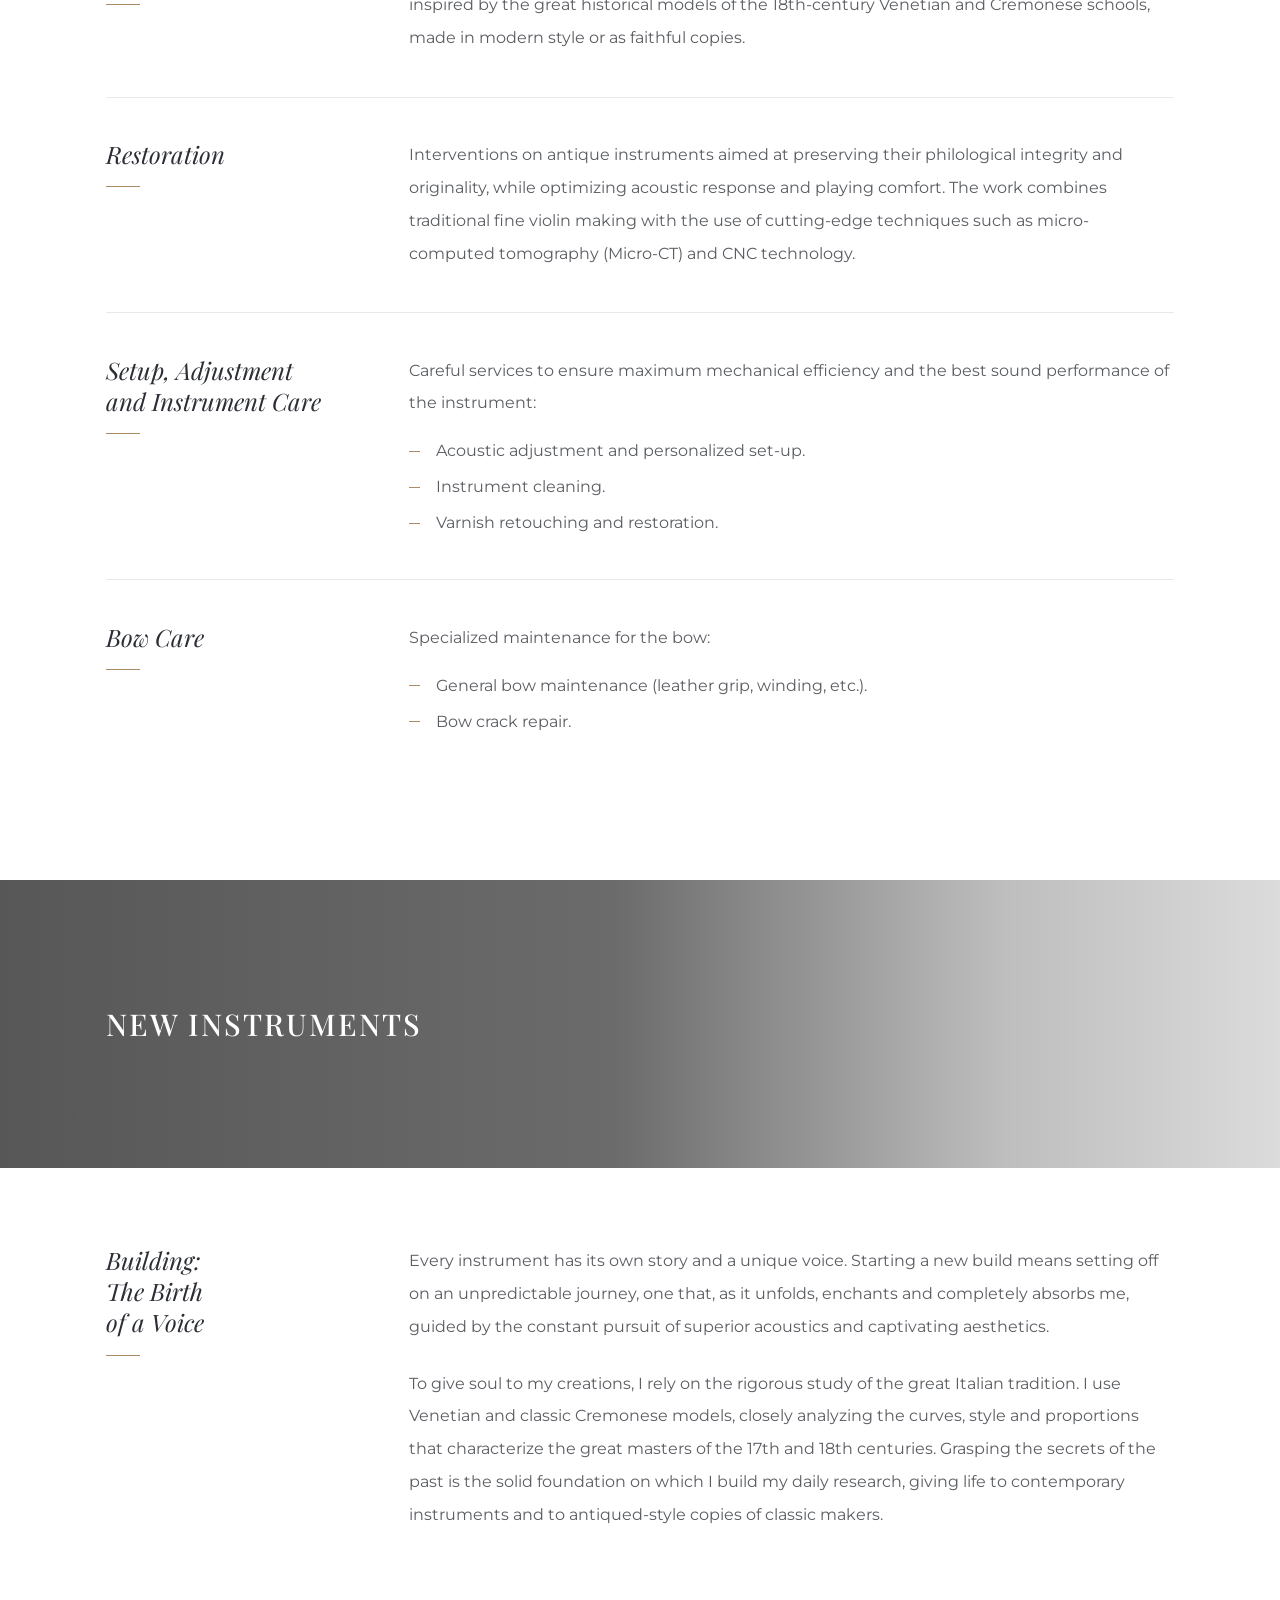
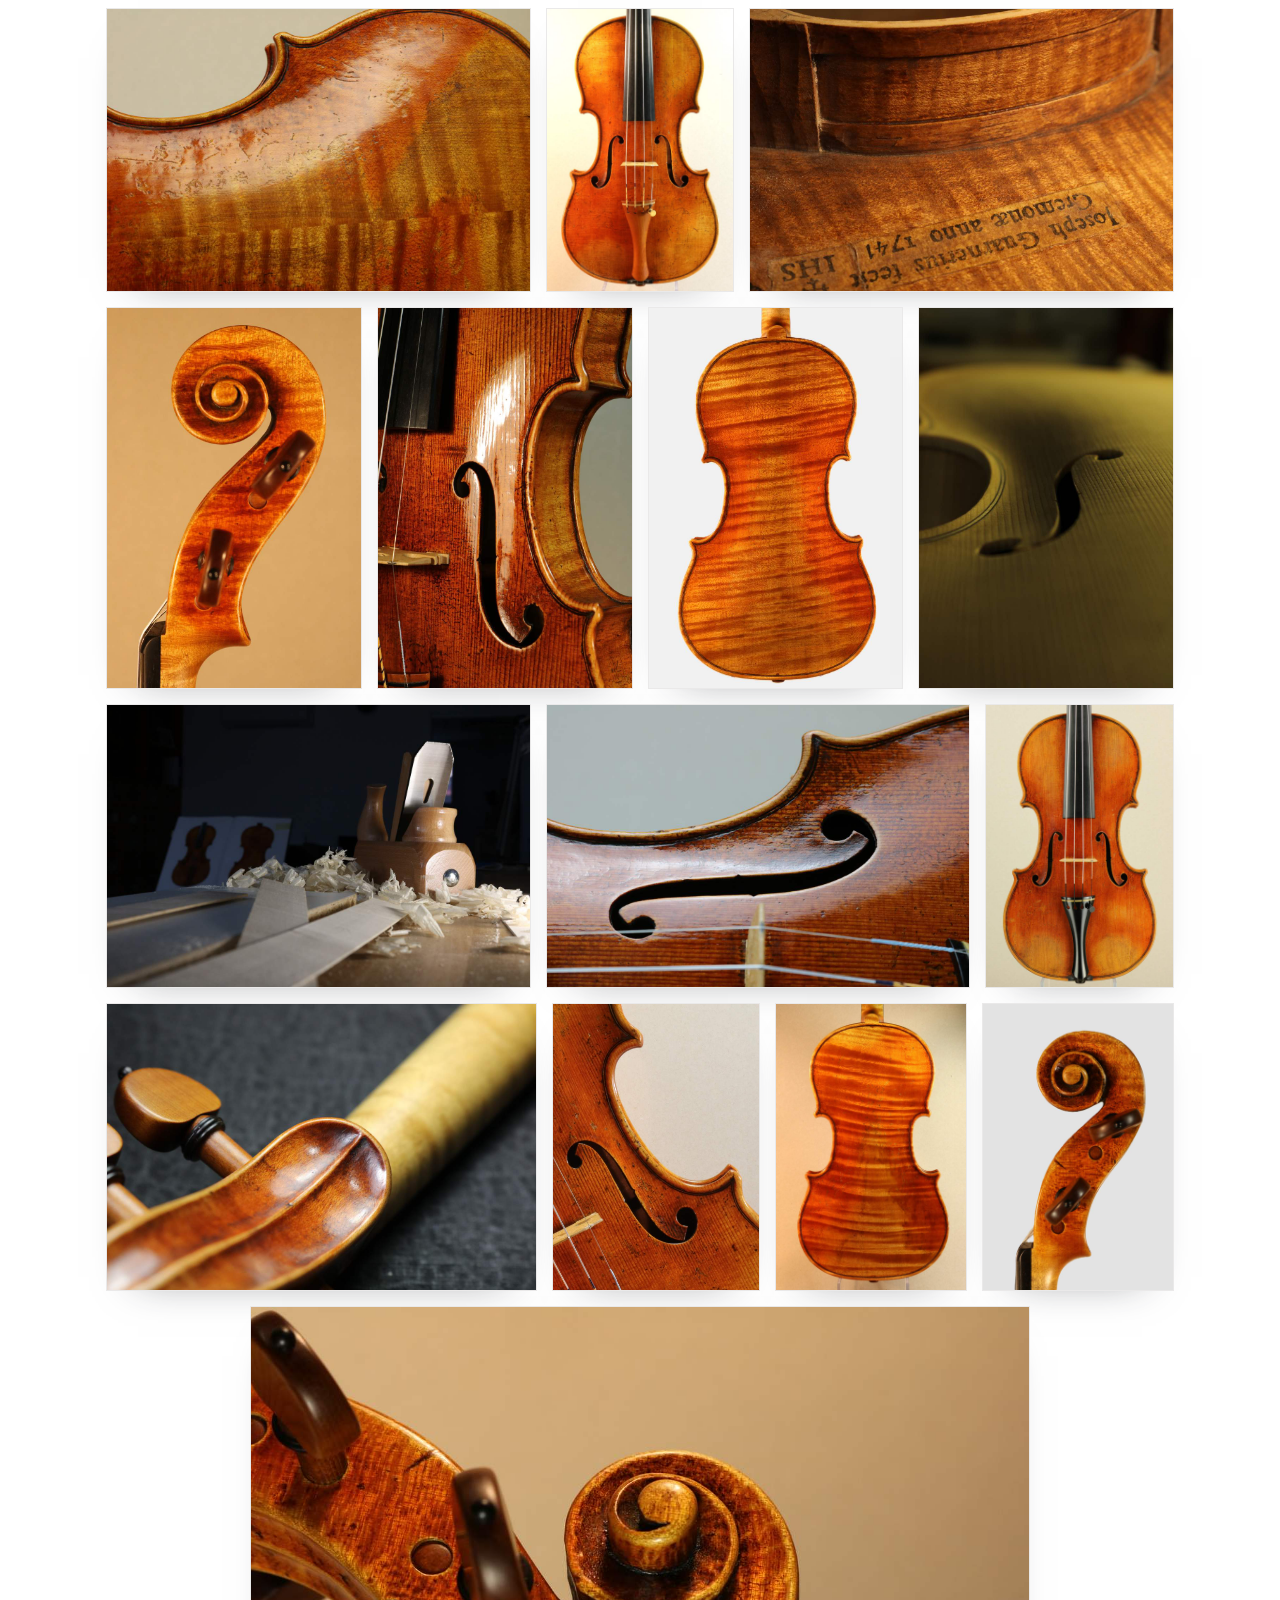
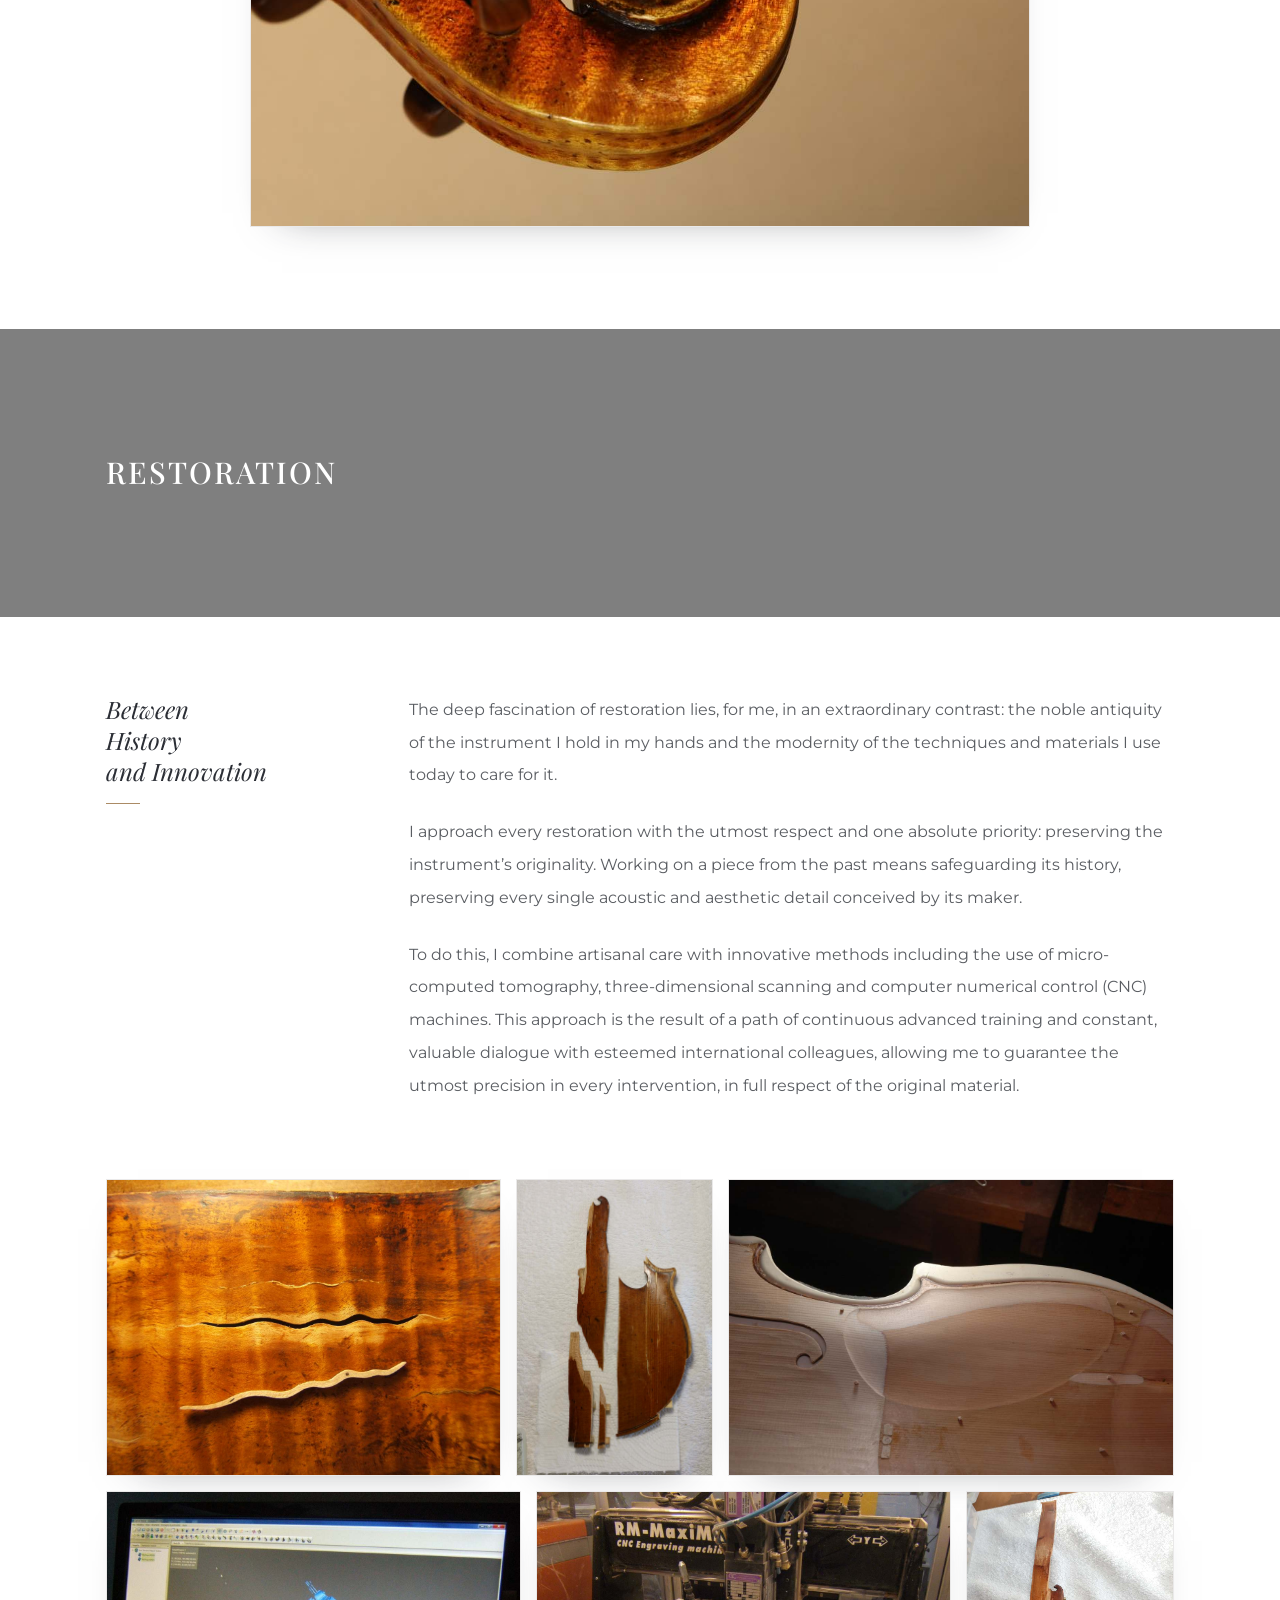
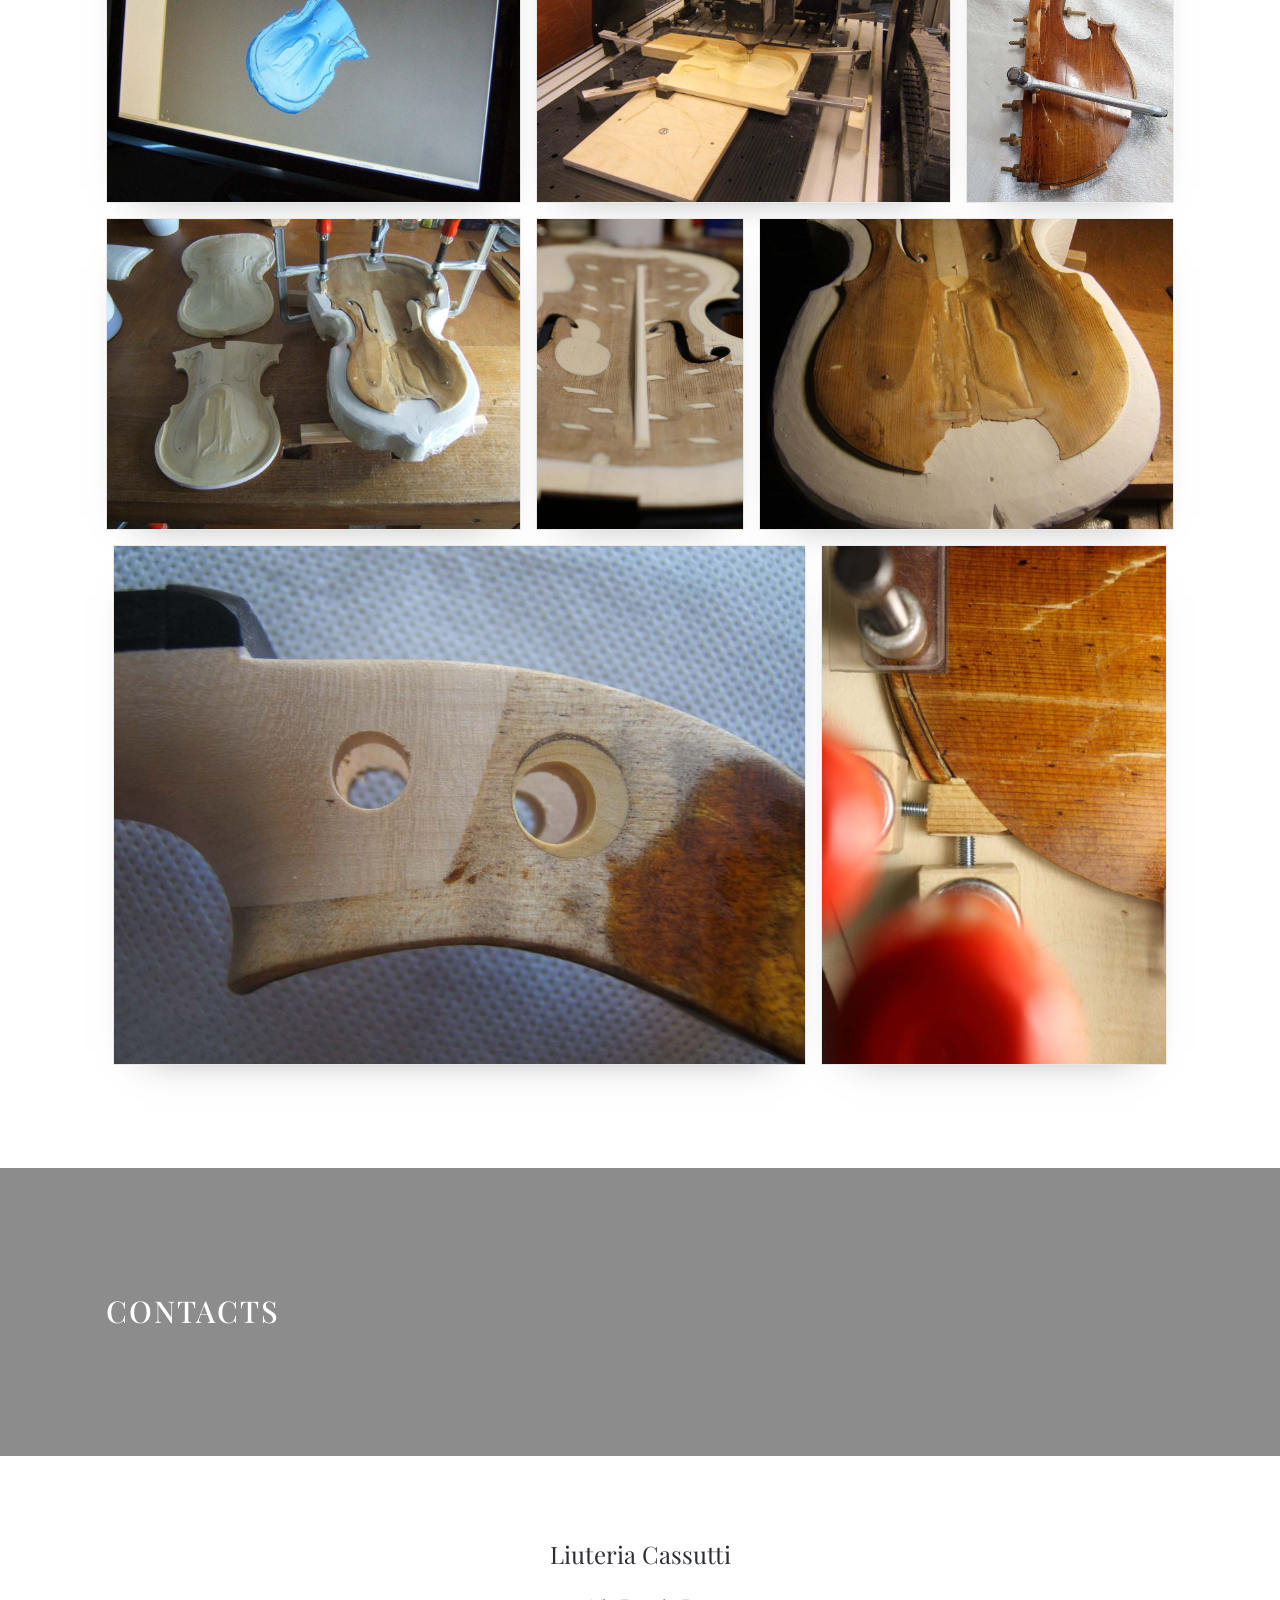
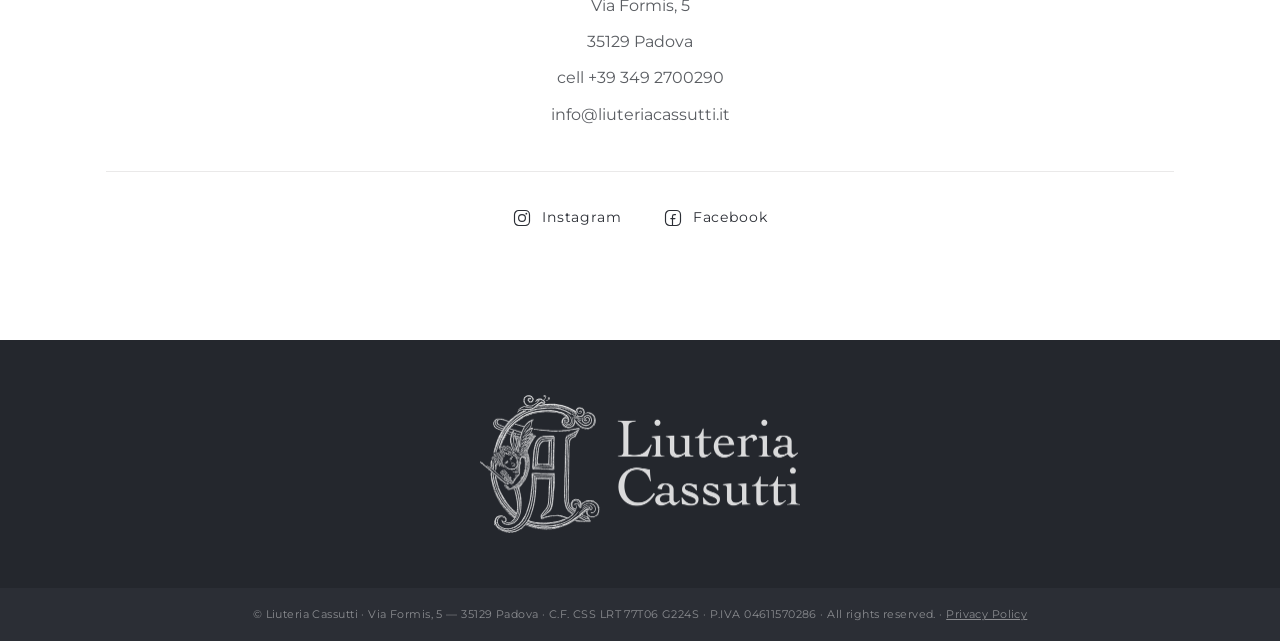
==== commit 8aae462c: "fix(instruments): update width/height/aspect for rotated effe images - strumenti-effe-tavola.jpg and" ====
--- a/index.html
+++ b/index.html
@@ -216,10 +216,10 @@
         <figure class="shot" style="--r:1.5"><img src="images/strumenti-etichetta.jpg" width="1200" height="800" loading="lazy" alt="Maker&#8217;s label seen through the soundhole of a new instrument"></figure>
 
         <figure class="shot" style="--r:0.667"><img src="images/strumenti-riccio-strad.jpg" width="800" height="1200" loading="lazy" alt="Scroll of a new violin"></figure>
-        <figure class="shot" style="--r:1.5"><img src="images/strumenti-effe-tavola.jpg" width="1200" height="800" loading="lazy" alt="Soundhole and C-bout corner of a new violin"></figure>
+        <figure class="shot" style="--r:0.667"><img src="images/strumenti-effe-tavola.jpg" width="800" height="1200" loading="lazy" alt="Soundhole and C-bout corner of a new violin"></figure>
         <figure class="shot" style="--r:0.667"><img src="images/strumenti-fondo-strad.jpg" width="800" height="1200" loading="lazy" alt="Back of a new violin"></figure>
 
-        <figure class="shot" style="--r:1.5"><img src="images/strumenti-effe-controluce.jpg" width="1200" height="800" loading="lazy" alt="Soundhole of a new violin in raking light"></figure>
+        <figure class="shot" style="--r:0.667"><img src="images/strumenti-effe-controluce.jpg" width="800" height="1200" loading="lazy" alt="Soundhole of a new violin in raking light"></figure>
         <figure class="shot" style="--r:1.5"><img src="images/strumenti-banco.jpg" width="1200" height="800" loading="lazy" alt="Moulds, drawings and shavings on the workbench"></figure>
 
         <figure class="shot" style="--r:1.5"><img src="images/strumenti-effe-catena.jpg" width="1200" height="800" loading="lazy" alt="Soundhole of a new violin top, antiqued"></figure>
